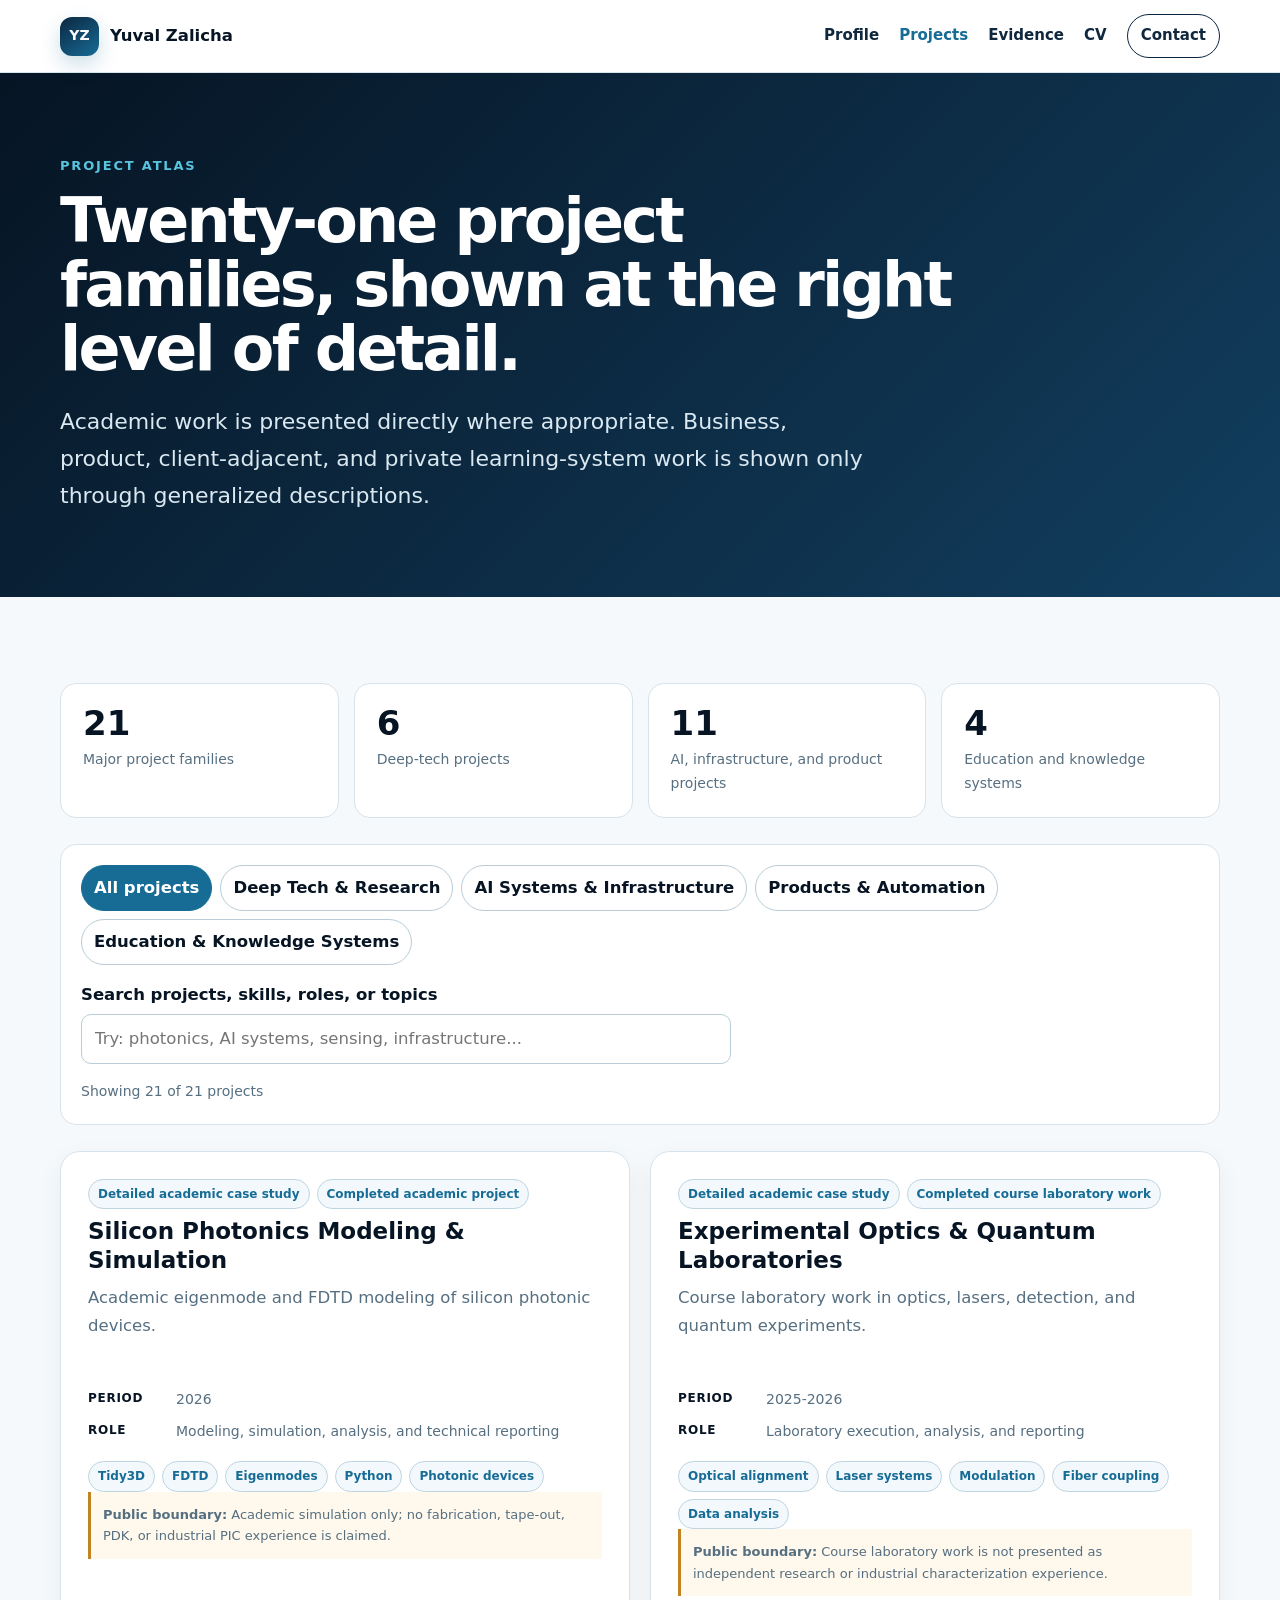
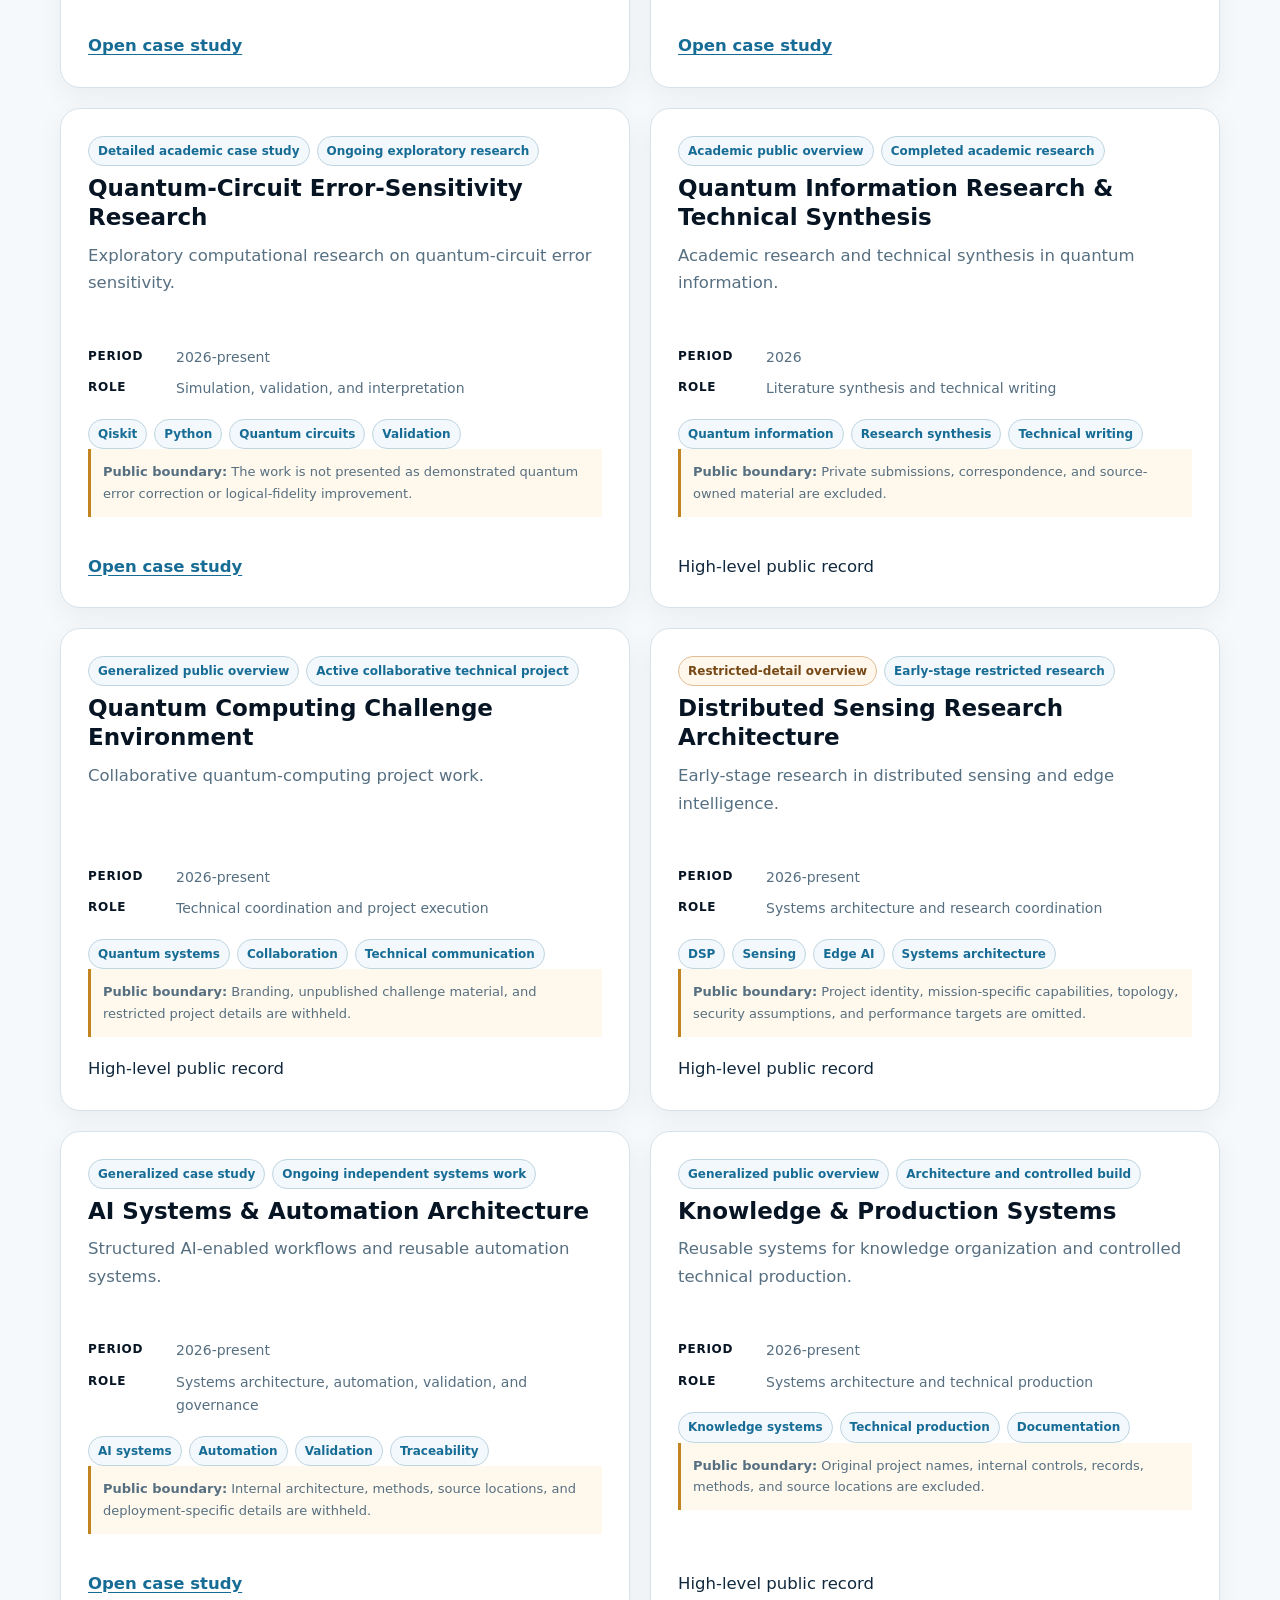
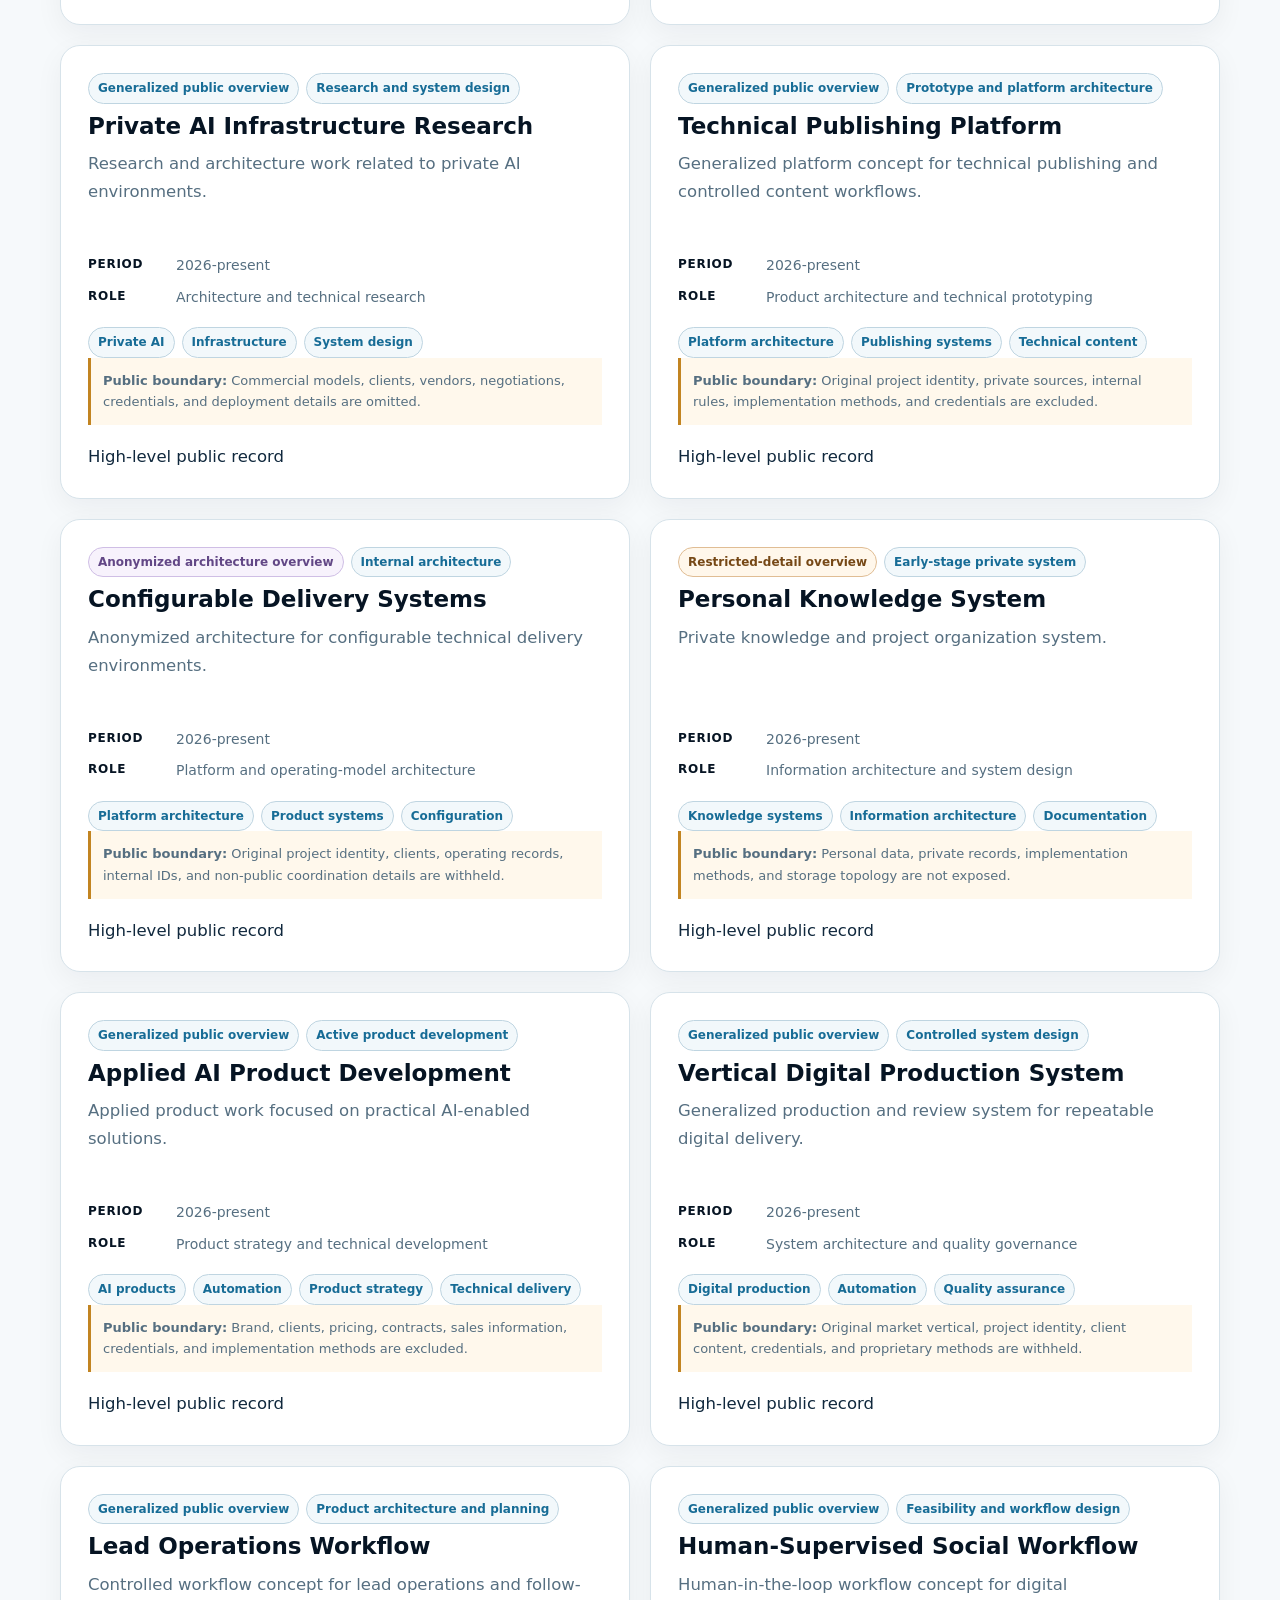
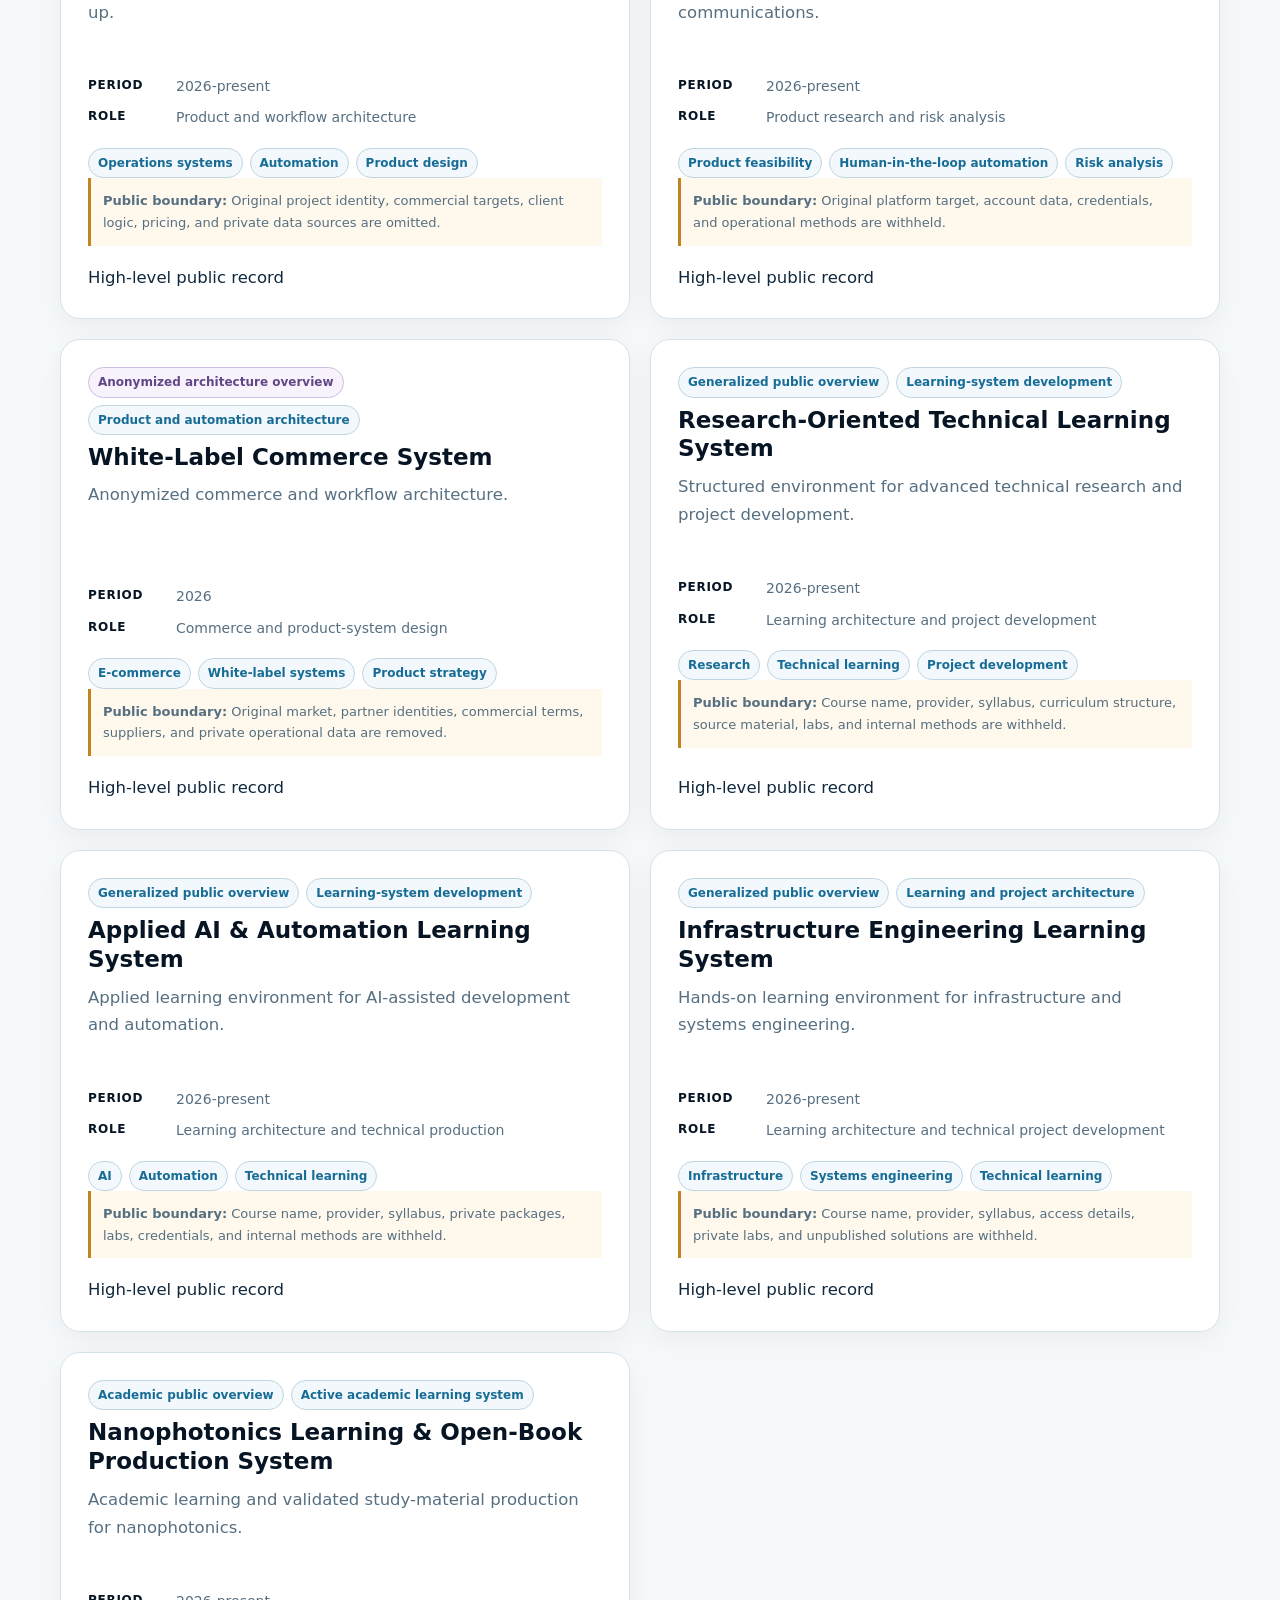
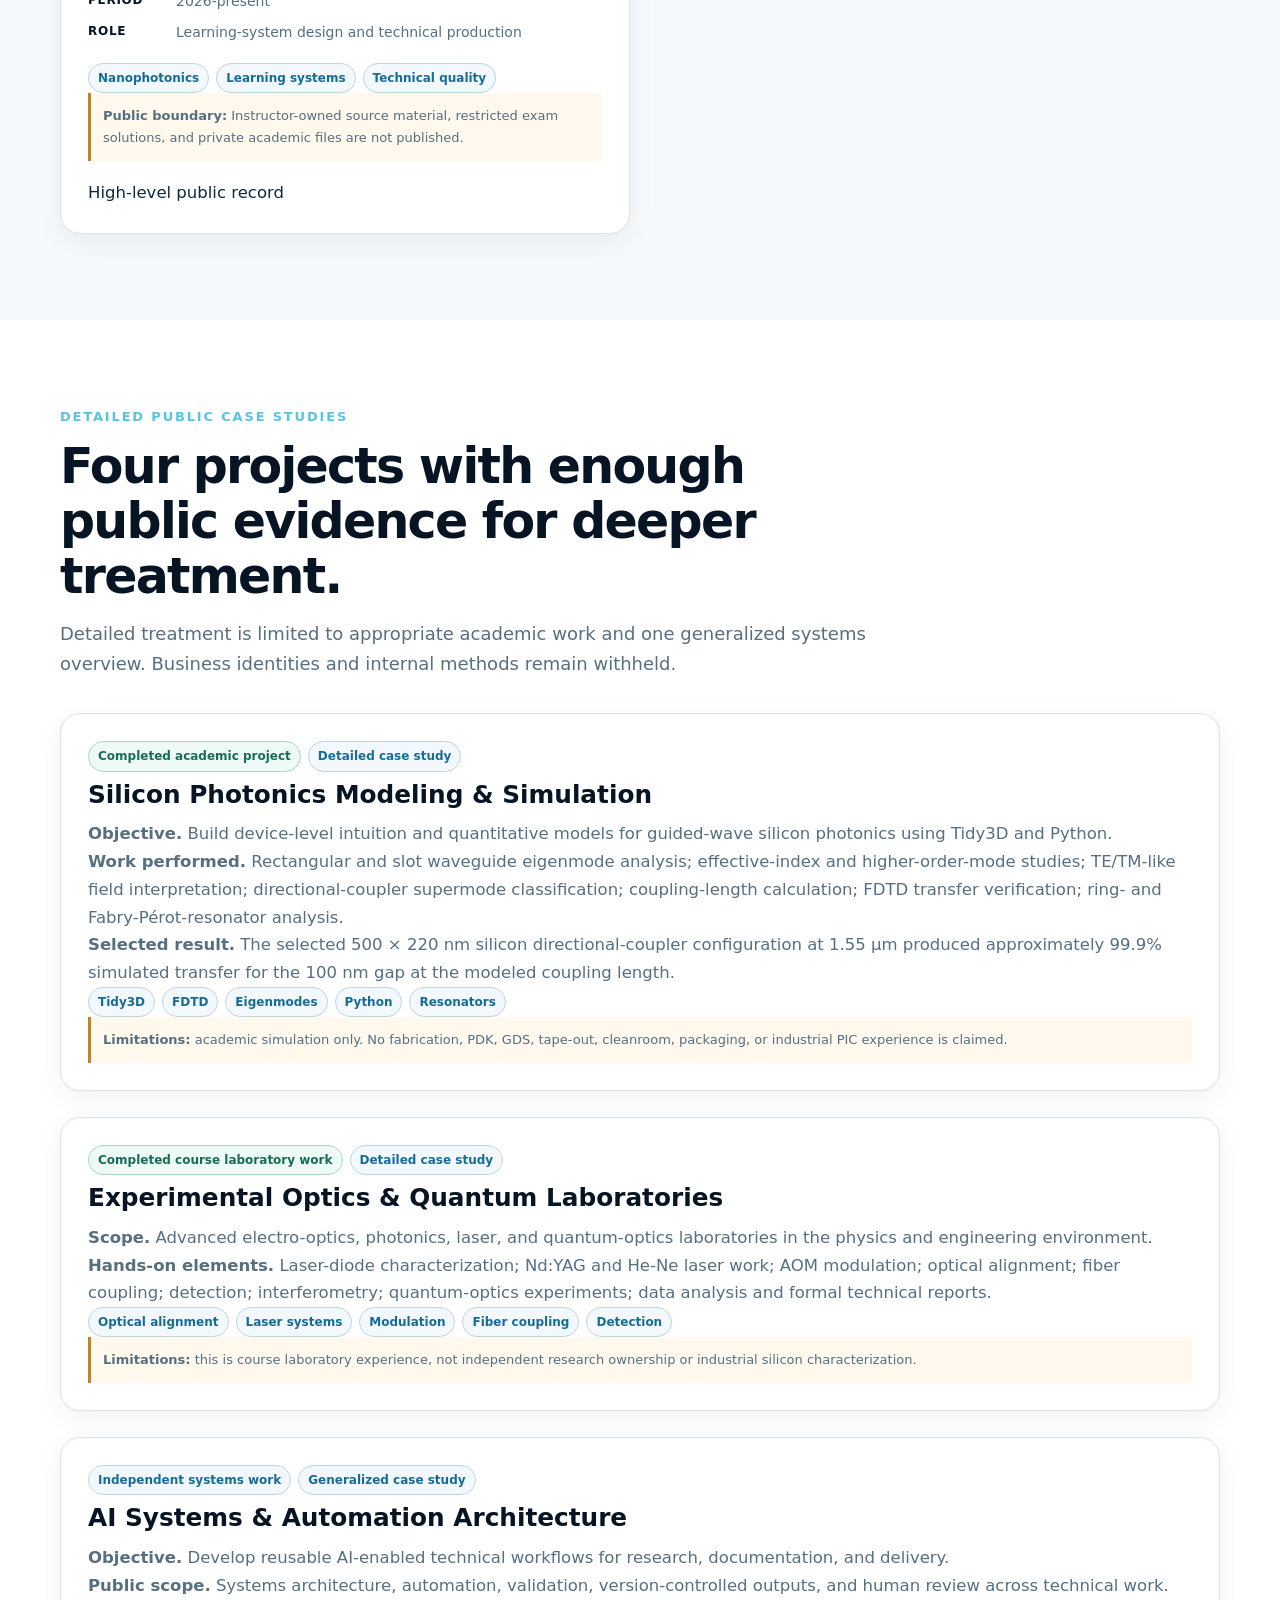
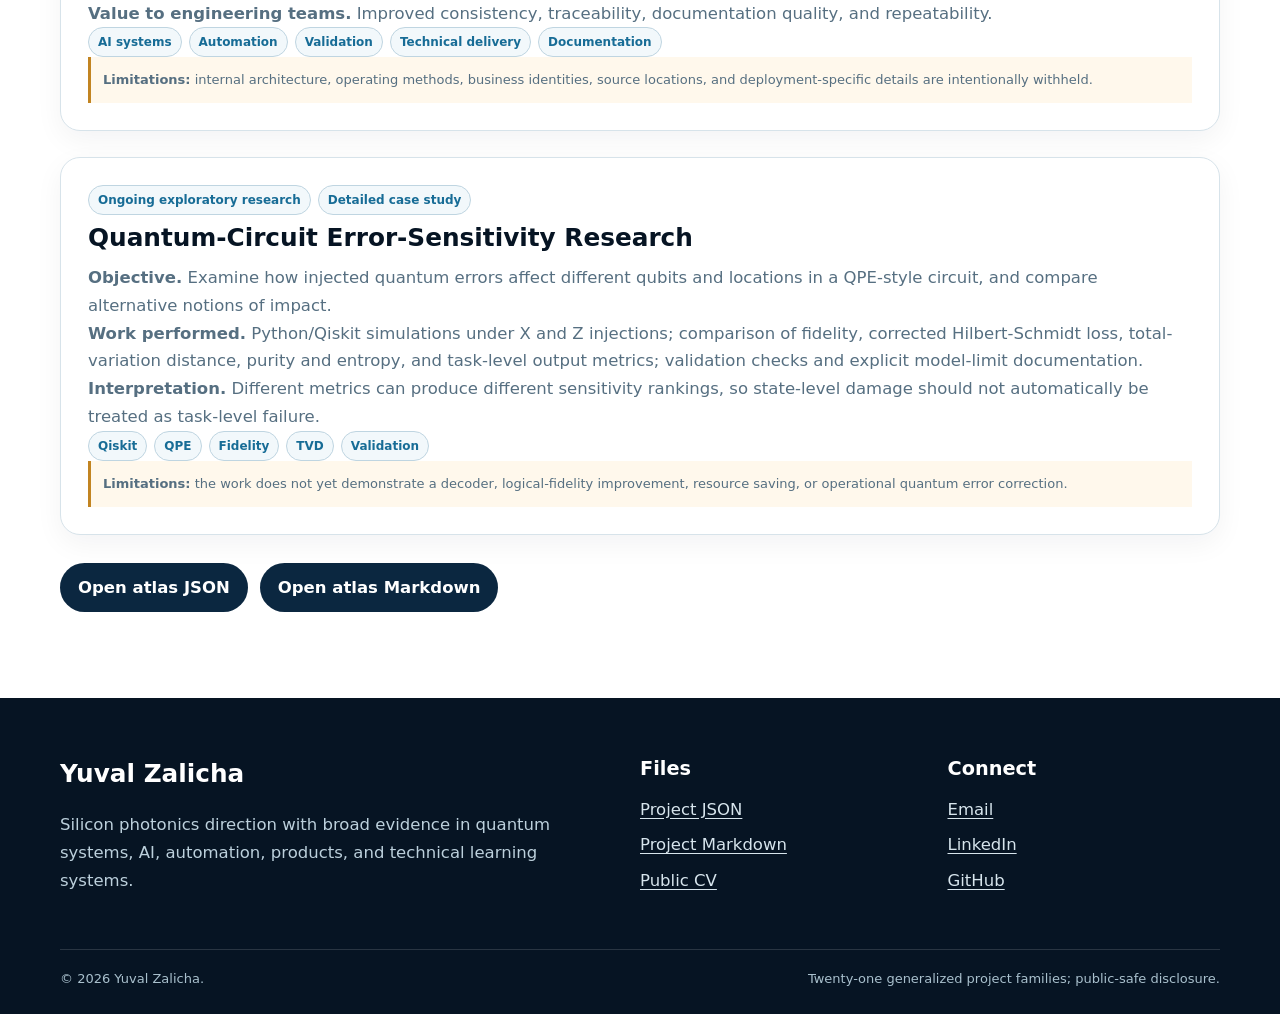
==== projects/index.html @ e1607014 "Publish clean generalized portfolio snapshot v0.2.7" ====
<!doctype html><html lang="en"><head><meta charset="utf-8"><meta name="viewport" content="width=device-width,initial-scale=1"><meta name="robots" content="index,follow"><title>Project Atlas | Yuval Zalicha</title><meta name="description" content="Public-safe atlas of 21 projects across deep tech, AI systems, products, automation, education, and knowledge systems."><link rel="canonical" href="https://yuvalzalicha.github.io/projects/"><link rel="icon" href="../assets/favicon.svg" type="image/svg+xml"><link rel="stylesheet" href="../assets/site.css"><meta property="og:title" content="Project Atlas | Yuval Zalicha"><meta property="og:description" content="Twenty-one public-safe project families with visible status and disclosure boundaries."><meta property="og:url" content="https://yuvalzalicha.github.io/projects/"><meta property="og:image" content="https://yuvalzalicha.github.io/assets/social-card.svg"></head><body><a class="skip-link" href="#main">Skip to content</a><header class="site-header"><div class="container nav-wrap"><a class="brand" href="../index.html"><span class="brand-mark">YZ</span><span>Yuval Zalicha</span></a><button class="nav-toggle" type="button" aria-expanded="false" aria-controls="site-navigation">Menu</button><nav class="site-nav" id="site-navigation" data-open="false"><a href="../profile.html">Profile</a><a aria-current="page" href="./">Projects</a><a href="../evidence.html">Evidence</a><a href="../cv.html">CV</a><a class="nav-cta" href="mailto:yuvalzalicha@gmail.com">Contact</a></nav></div></header><main id="main"><section class="page-hero"><div class="container page-title"><p class="eyebrow">Project atlas</p><h1>Twenty-one project families, shown at the right level of detail.</h1><p class="page-deck">Academic work is presented directly where appropriate. Business, product, client-adjacent, and private learning-system work is shown only through generalized descriptions.</p></div></section><section class="section section-soft"><div class="container"><div class="portfolio-stats"><div class="portfolio-stat"><strong>21</strong><span>Major project families</span></div><div class="portfolio-stat"><strong>6</strong><span>Deep-tech projects</span></div><div class="portfolio-stat"><strong>11</strong><span>AI, infrastructure, and product projects</span></div><div class="portfolio-stat"><strong>4</strong><span>Education and knowledge systems</span></div></div><div class="atlas-toolbar"><div class="filter-group" aria-label="Filter projects"><button class="filter-button is-active" type="button" data-filter="all">All projects</button><button class="filter-button" type="button" data-filter="deep-tech">Deep Tech & Research</button><button class="filter-button" type="button" data-filter="ai-systems">AI Systems & Infrastructure</button><button class="filter-button" type="button" data-filter="products">Products & Automation</button><button class="filter-button" type="button" data-filter="education">Education & Knowledge Systems</button></div><label class="project-search"><span>Search projects, skills, roles, or topics</span><input type="search" data-project-search placeholder="Try: photonics, AI systems, sensing, infrastructure..."></label><p class="results-count" data-results-count aria-live="polite">Loading project atlas…</p></div><div class="atlas-grid" data-project-grid></div><div class="no-results" data-no-results hidden><h2>No matching projects</h2><p>Clear the search field or choose another domain.</p></div></div></section><section class="section"><div class="container"><div class="section-heading"><p class="section-kicker">Detailed public case studies</p><h2>Four projects with enough public evidence for deeper treatment.</h2><p class="section-intro">Detailed treatment is limited to appropriate academic work and one generalized systems overview. Business identities and internal methods remain withheld.</p></div><article class="card case-study" id="silicon-photonics"><div class="tag-row"><span class="tag status">Completed academic project</span><span class="tag">Detailed case study</span></div><h2>Silicon Photonics Modeling & Simulation</h2><p><strong>Objective.</strong> Build device-level intuition and quantitative models for guided-wave silicon photonics using Tidy3D and Python.</p><p><strong>Work performed.</strong> Rectangular and slot waveguide eigenmode analysis; effective-index and higher-order-mode studies; TE/TM-like field interpretation; directional-coupler supermode classification; coupling-length calculation; FDTD transfer verification; ring- and Fabry-Pérot-resonator analysis.</p><p><strong>Selected result.</strong> The selected 500 × 220 nm silicon directional-coupler configuration at 1.55 μm produced approximately 99.9% simulated transfer for the 100 nm gap at the modeled coupling length.</p><div class="skill-tags"><span class="tag">Tidy3D</span><span class="tag">FDTD</span><span class="tag">Eigenmodes</span><span class="tag">Python</span><span class="tag">Resonators</span></div><p class="atlas-boundary"><strong>Limitations:</strong> academic simulation only. No fabrication, PDK, GDS, tape-out, cleanroom, packaging, or industrial PIC experience is claimed.</p></article><article class="card case-study" id="experimental-optics"><div class="tag-row"><span class="tag status">Completed course laboratory work</span><span class="tag">Detailed case study</span></div><h2>Experimental Optics & Quantum Laboratories</h2><p><strong>Scope.</strong> Advanced electro-optics, photonics, laser, and quantum-optics laboratories in the physics and engineering environment.</p><p><strong>Hands-on elements.</strong> Laser-diode characterization; Nd:YAG and He-Ne laser work; AOM modulation; optical alignment; fiber coupling; detection; interferometry; quantum-optics experiments; data analysis and formal technical reports.</p><div class="skill-tags"><span class="tag">Optical alignment</span><span class="tag">Laser systems</span><span class="tag">Modulation</span><span class="tag">Fiber coupling</span><span class="tag">Detection</span></div><p class="atlas-boundary"><strong>Limitations:</strong> this is course laboratory experience, not independent research ownership or industrial silicon characterization.</p></article><article class="card case-study" id="ai-systems"><div class="tag-row"><span class="tag">Independent systems work</span><span class="tag">Generalized case study</span></div><h2>AI Systems & Automation Architecture</h2><p><strong>Objective.</strong> Develop reusable AI-enabled technical workflows for research, documentation, and delivery.</p><p><strong>Public scope.</strong> Systems architecture, automation, validation, version-controlled outputs, and human review across technical work.</p><p><strong>Value to engineering teams.</strong> Improved consistency, traceability, documentation quality, and repeatability.</p><div class="skill-tags"><span class="tag">AI systems</span><span class="tag">Automation</span><span class="tag">Validation</span><span class="tag">Technical delivery</span><span class="tag">Documentation</span></div><p class="atlas-boundary"><strong>Limitations:</strong> internal architecture, operating methods, business identities, source locations, and deployment-specific details are intentionally withheld.</p></article><article class="card case-study" id="quantum-error-sensitivity"><div class="tag-row"><span class="tag">Ongoing exploratory research</span><span class="tag">Detailed case study</span></div><h2>Quantum-Circuit Error-Sensitivity Research</h2><p><strong>Objective.</strong> Examine how injected quantum errors affect different qubits and locations in a QPE-style circuit, and compare alternative notions of impact.</p><p><strong>Work performed.</strong> Python/Qiskit simulations under X and Z injections; comparison of fidelity, corrected Hilbert-Schmidt loss, total-variation distance, purity and entropy, and task-level output metrics; validation checks and explicit model-limit documentation.</p><p><strong>Interpretation.</strong> Different metrics can produce different sensitivity rankings, so state-level damage should not automatically be treated as task-level failure.</p><div class="skill-tags"><span class="tag">Qiskit</span><span class="tag">QPE</span><span class="tag">Fidelity</span><span class="tag">TVD</span><span class="tag">Validation</span></div><p class="atlas-boundary"><strong>Limitations:</strong> the work does not yet demonstrate a decoder, logical-fidelity improvement, resource saving, or operational quantum error correction.</p></article><div class="hero-actions"><a class="button button-dark" href="../data/project-atlas.json">Open atlas JSON</a><a class="button button-dark" href="../data/project-atlas.md">Open atlas Markdown</a></div></div></section></main><footer class="site-footer"><div class="container footer-grid"><div><h2>Yuval Zalicha</h2><p>Silicon photonics direction with broad evidence in quantum systems, AI, automation, products, and technical learning systems.</p></div><div><h3>Files</h3><ul class="footer-links"><li><a href="../data/project-atlas.json">Project JSON</a></li><li><a href="../data/project-atlas.md">Project Markdown</a></li><li><a href="../cv.html">Public CV</a></li></ul></div><div><h3>Connect</h3><ul class="footer-links"><li><a href="mailto:yuvalzalicha@gmail.com">Email</a></li><li><a href="https://www.linkedin.com/in/yuvalzalicha" target="_blank" rel="noopener noreferrer">LinkedIn</a></li><li><a href="https://github.com/Yuvalzalicha" target="_blank" rel="noopener noreferrer">GitHub</a></li></ul></div></div><div class="container footer-bottom"><span>© <span data-year>2026</span> Yuval Zalicha.</span><span>Twenty-one generalized project families; public-safe disclosure.</span></div></footer><script src="../assets/site.js" defer></script></body></html>
---- assets/site.css ----
:root{--navy:#061423;--navy2:#0b2740;--ink:#10283d;--muted:#566f81;--blue:#176c96;--cyan:#58c5df;--pale:#eef7fa;--paper:#f6f9fb;--line:#d7e3ea;--white:#fff;--green:#176c53;--amber:#8a5a00;--purple:#624786;--shadow:0 18px 52px rgba(6,20,35,.11);--radius:20px;--content:1160px}*{box-sizing:border-box}html{scroll-behavior:smooth}body{margin:0;background:var(--white);color:var(--ink);font:16.5px/1.68 Inter,ui-sans-serif,system-ui,-apple-system,BlinkMacSystemFont,"Segoe UI",sans-serif;text-rendering:optimizeLegibility}a{color:var(--blue);text-underline-offset:3px}a:hover{color:var(--navy)}button,input{font:inherit}:focus-visible{outline:3px solid var(--cyan);outline-offset:3px}.container{width:min(calc(100% - 38px),var(--content));margin-inline:auto}.narrow{width:min(calc(100% - 38px),840px);margin-inline:auto}.skip-link{position:fixed;z-index:1000;left:12px;top:10px;padding:9px 13px;background:#fff;color:var(--navy);border:2px solid var(--navy);border-radius:8px;transform:translateY(-180%)}.skip-link:focus{transform:none}.site-header{position:sticky;top:0;z-index:50;background:rgba(255,255,255,.95);backdrop-filter:blur(14px);border-bottom:1px solid rgba(215,227,234,.92)}.nav-wrap{min-height:72px;display:flex;align-items:center;justify-content:space-between;gap:22px}.brand{display:flex;align-items:center;gap:11px;color:var(--navy);text-decoration:none;font-weight:800}.brand-mark{display:grid;place-items:center;width:39px;height:39px;border-radius:12px;background:linear-gradient(145deg,var(--navy2),var(--blue));color:#fff;font-size:14px;box-shadow:0 8px 20px rgba(23,108,150,.22)}.site-nav{display:flex;align-items:center;gap:20px}.site-nav a{color:var(--ink);text-decoration:none;font-size:15px;font-weight:700}.site-nav a:hover,.site-nav a[aria-current=page]{color:var(--blue)}.nav-cta{padding:8px 13px;border:1px solid var(--navy2);border-radius:999px}.nav-toggle{display:none;padding:8px 11px;border:1px solid var(--line);border-radius:9px;background:#fff;color:var(--navy);font-weight:750}.hero{position:relative;overflow:hidden;color:#fff;background:linear-gradient(135deg,var(--navy) 0%,#0b2b46 62%,#176c96 100%)}.hero:before{content:"";position:absolute;inset:-20% -10% auto auto;width:560px;height:560px;border-radius:50%;background:radial-gradient(circle,rgba(88,197,223,.26),transparent 68%)}.hero-inner{position:relative;display:grid;grid-template-columns:minmax(0,1.3fr) minmax(280px,.7fr);align-items:center;gap:50px;min-height:610px;padding-block:84px}.eyebrow,.section-kicker{margin:0 0 12px;color:var(--cyan);font-size:13px;font-weight:850;letter-spacing:.14em;text-transform:uppercase}.hero h1,.page-hero h1{margin:0;max-width:900px;font-size:clamp(42px,6vw,76px);line-height:1.03;letter-spacing:-.045em}.hero-lead,.page-deck{max-width:820px;margin:24px 0 0;color:#d9e8f1;font-size:clamp(18px,2vw,22px)}.hero-panel{padding:28px;border:1px solid rgba(255,255,255,.22);border-radius:var(--radius);background:rgba(255,255,255,.08);box-shadow:0 20px 60px rgba(0,0,0,.16)}.hero-panel h2{margin:0 0 14px;color:#fff;font-size:20px}.status-list,.check-list,.footer-links{margin:0;padding:0;list-style:none}.status-list{display:grid;gap:14px}.status-list li{display:grid;grid-template-columns:10px 1fr;gap:11px;color:#e7f1f5;font-size:14px}.status-dot{width:8px;height:8px;margin-top:8px;border-radius:50%;background:var(--cyan);box-shadow:0 0 0 4px rgba(88,197,223,.13)}.hero-actions{display:flex;flex-wrap:wrap;gap:12px;margin-top:28px}.button{display:inline-flex;align-items:center;justify-content:center;min-height:45px;padding:10px 17px;border:1px solid transparent;border-radius:999px;text-decoration:none;font-weight:800;cursor:pointer}.button-primary{background:var(--cyan);color:var(--navy)}.button-primary:hover{background:#7dd5e8;color:var(--navy)}.button-secondary{border-color:rgba(255,255,255,.48);background:rgba(255,255,255,.06);color:#fff}.button-secondary:hover{background:#fff;color:var(--navy)}.button-dark{background:var(--navy2);color:#fff}.button-dark:hover{background:var(--blue);color:#fff}.section{padding-block:86px}.section-soft{background:var(--paper)}.section-dark{background:var(--navy);color:#e9f2f6}.section-heading{max-width:820px;margin-bottom:34px}.section-heading h2,.section-dark h2{margin:0;color:var(--navy);font-size:clamp(31px,4vw,49px);line-height:1.12;letter-spacing:-.035em}.section-dark h2{color:#fff}.section-intro{margin:14px 0 0;color:var(--muted);font-size:18px}.section-dark .section-intro{color:#c8d9e3}.grid-2,.grid-3,.grid-4{display:grid;gap:20px}.grid-2{grid-template-columns:repeat(2,minmax(0,1fr))}.grid-3{grid-template-columns:repeat(3,minmax(0,1fr))}.grid-4{grid-template-columns:repeat(4,minmax(0,1fr))}.card{padding:27px;border:1px solid var(--line);border-radius:var(--radius);background:#fff;box-shadow:0 9px 28px rgba(6,20,35,.05)}.card h2,.card h3{margin:8px 0 10px;color:var(--navy);line-height:1.25}.card h3{font-size:22px}.card p{margin:0;color:var(--muted)}.card-number{color:var(--blue);font-size:12px;font-weight:850;letter-spacing:.11em}.card-link{display:inline-block;margin-top:18px;font-weight:800}.portfolio-stats{display:grid;grid-template-columns:repeat(4,minmax(0,1fr));gap:15px;margin-bottom:26px}.portfolio-stat{padding:22px;border:1px solid var(--line);border-radius:16px;background:#fff}.portfolio-stat strong{display:block;color:var(--navy);font-size:34px;line-height:1}.portfolio-stat span{display:block;margin-top:8px;color:var(--muted);font-size:14px}.tag-row,.skill-tags{display:flex;flex-wrap:wrap;gap:7px}.tag{display:inline-flex;padding:4px 9px;border:1px solid #bfd5e1;border-radius:999px;background:#f2f8fb;color:var(--blue);font-size:12px;font-weight:800}.tag.status{border-color:#acd5c7;background:#eefaf5;color:var(--green)}.tag.restricted{border-color:#e0bd94;background:#fff7eb;color:#764816}.tag.anonymized{border-color:#cfbee5;background:#f7f2fc;color:var(--purple)}.highlight-row{display:grid;grid-template-columns:repeat(3,minmax(0,1fr));gap:18px}.highlight{padding:25px;border-left:4px solid var(--cyan);border-radius:13px;background:var(--paper)}.highlight strong{display:block;color:var(--navy);font-size:35px}.highlight span{color:var(--muted)}.split{display:grid;grid-template-columns:1fr 1fr;gap:56px;align-items:start}.check-list{display:grid;gap:13px}.check-list li{position:relative;padding-left:27px}.check-list li:before{content:"✓";position:absolute;left:0;color:var(--cyan);font-weight:900}.contact-band{display:grid;grid-template-columns:1fr auto;align-items:center;gap:28px;padding:34px;border-radius:var(--radius);background:linear-gradient(135deg,var(--navy2),var(--blue));color:#fff}.contact-band h2{margin:0;font-size:30px}.contact-band p{margin:8px 0 0;color:#d9e8f1}.page-hero{padding-block:82px;color:#fff;background:linear-gradient(135deg,var(--navy),#123f60)}.breadcrumbs{margin:0 0 16px;color:#c7d9e4;font-size:14px}.breadcrumbs a{color:#e9f5f8}.page-title h1{font-size:clamp(38px,5vw,62px)}.prose h2{margin:38px 0 10px;color:var(--navy);font-size:28px}.prose h3{margin:25px 0 8px;color:var(--navy)}.prose p,.prose li{color:#334f61}.definition-grid{display:grid;grid-template-columns:180px 1fr;margin:22px 0;border-top:1px solid var(--line)}.definition-grid dt,.definition-grid dd{margin:0;padding:13px 0;border-bottom:1px solid var(--line)}.definition-grid dt{font-weight:800;color:var(--navy)}.definition-grid dd{color:var(--muted)}.link-cards{display:grid;grid-template-columns:repeat(3,minmax(0,1fr));gap:16px}.link-card{display:block;padding:19px;border:1px solid var(--line);border-radius:14px;background:#fff;text-decoration:none}.link-card strong,.link-card span{display:block}.link-card strong{color:var(--navy)}.link-card span{margin-top:4px;color:var(--muted);font-size:14px}.atlas-toolbar{display:grid;gap:16px;margin-bottom:26px;padding:20px;border:1px solid var(--line);border-radius:16px;background:#fff}.filter-group{display:flex;flex-wrap:wrap;gap:8px}.filter-button{padding:8px 12px;border:1px solid #b9ccd7;border-radius:999px;background:#fff;color:var(--navy);font-weight:800;cursor:pointer}.filter-button:hover,.filter-button.is-active{border-color:var(--blue);background:var(--blue);color:#fff}.project-search{display:grid;gap:6px;max-width:650px}.project-search span{font-weight:800;color:var(--navy)}.project-search input{min-height:45px;padding:10px 13px;border:1px solid #b9ccd7;border-radius:10px}.results-count{margin:0;color:var(--muted);font-size:14px}.atlas-grid{display:grid;grid-template-columns:repeat(2,minmax(0,1fr));gap:20px}.atlas-card{display:flex;flex-direction:column;min-height:450px}.atlas-card[hidden]{display:none}.atlas-card h2{font-size:23px}.atlas-summary{min-height:86px}.atlas-facts{display:grid;gap:8px;margin:18px 0}.atlas-facts>div{display:grid;grid-template-columns:78px 1fr;gap:10px}.atlas-facts dt{font-size:12px;font-weight:850;letter-spacing:.06em;text-transform:uppercase;color:var(--navy)}.atlas-facts dd{margin:0;color:var(--muted);font-size:14px}.atlas-boundary{margin-top:16px;padding:12px;border-left:3px solid #c28421;background:#fff8ec;color:#6d5019;font-size:13px}.atlas-footer{display:flex;justify-content:space-between;align-items:center;gap:12px;margin-top:auto;padding-top:18px}.no-results{padding:40px;border:1px dashed #b9ccd7;border-radius:16px;text-align:center;background:#fff}.case-study{scroll-margin-top:95px}.case-study+.case-study{margin-top:26px}.site-footer{padding:55px 0 24px;background:var(--navy);color:#d7e5ed}.footer-grid{display:grid;grid-template-columns:2fr 1fr 1fr;gap:35px}.site-footer h2,.site-footer h3{margin:0 0 10px;color:#fff}.site-footer p{color:#bcd0dc}.footer-links{display:grid;gap:8px}.footer-links a{color:#d7e5ed}.footer-bottom{display:flex;justify-content:space-between;gap:20px;margin-top:38px;padding-top:18px;border-top:1px solid rgba(255,255,255,.14);font-size:13px;color:#a9c0cd}@media(max-width:980px){.hero-inner,.split{grid-template-columns:1fr}.hero-inner{min-height:auto}.grid-4,.portfolio-stats{grid-template-columns:repeat(2,minmax(0,1fr))}.grid-3{grid-template-columns:1fr}.atlas-grid{grid-template-columns:1fr}.atlas-card{min-height:auto}.atlas-summary{min-height:0}}@media(max-width:760px){.nav-toggle{display:block}.site-nav{display:none;position:absolute;top:72px;left:0;right:0;flex-direction:column;align-items:stretch;gap:0;padding:12px 20px 20px;background:#fff;border-bottom:1px solid var(--line);box-shadow:0 15px 30px rgba(6,20,35,.1)}.site-nav[data-open=true]{display:flex}.site-nav a{padding:10px 4px}.hero-inner{padding-block:65px}.section{padding-block:66px}.grid-2,.highlight-row,.link-cards,.portfolio-stats,.grid-4{grid-template-columns:1fr}.contact-band{grid-template-columns:1fr}.definition-grid{grid-template-columns:1fr}.definition-grid dt{border-bottom:0;padding-bottom:2px}.definition-grid dd{padding-top:2px}.footer-grid{grid-template-columns:1fr}.footer-bottom{flex-direction:column}.atlas-facts>div{grid-template-columns:1fr;gap:2px}}@media print{.site-header,.site-footer,.hero-actions,.nav-toggle,.contact-band{display:none!important}body{font-size:11pt}.section,.page-hero{padding:0}.card{box-shadow:none;break-inside:avoid}}
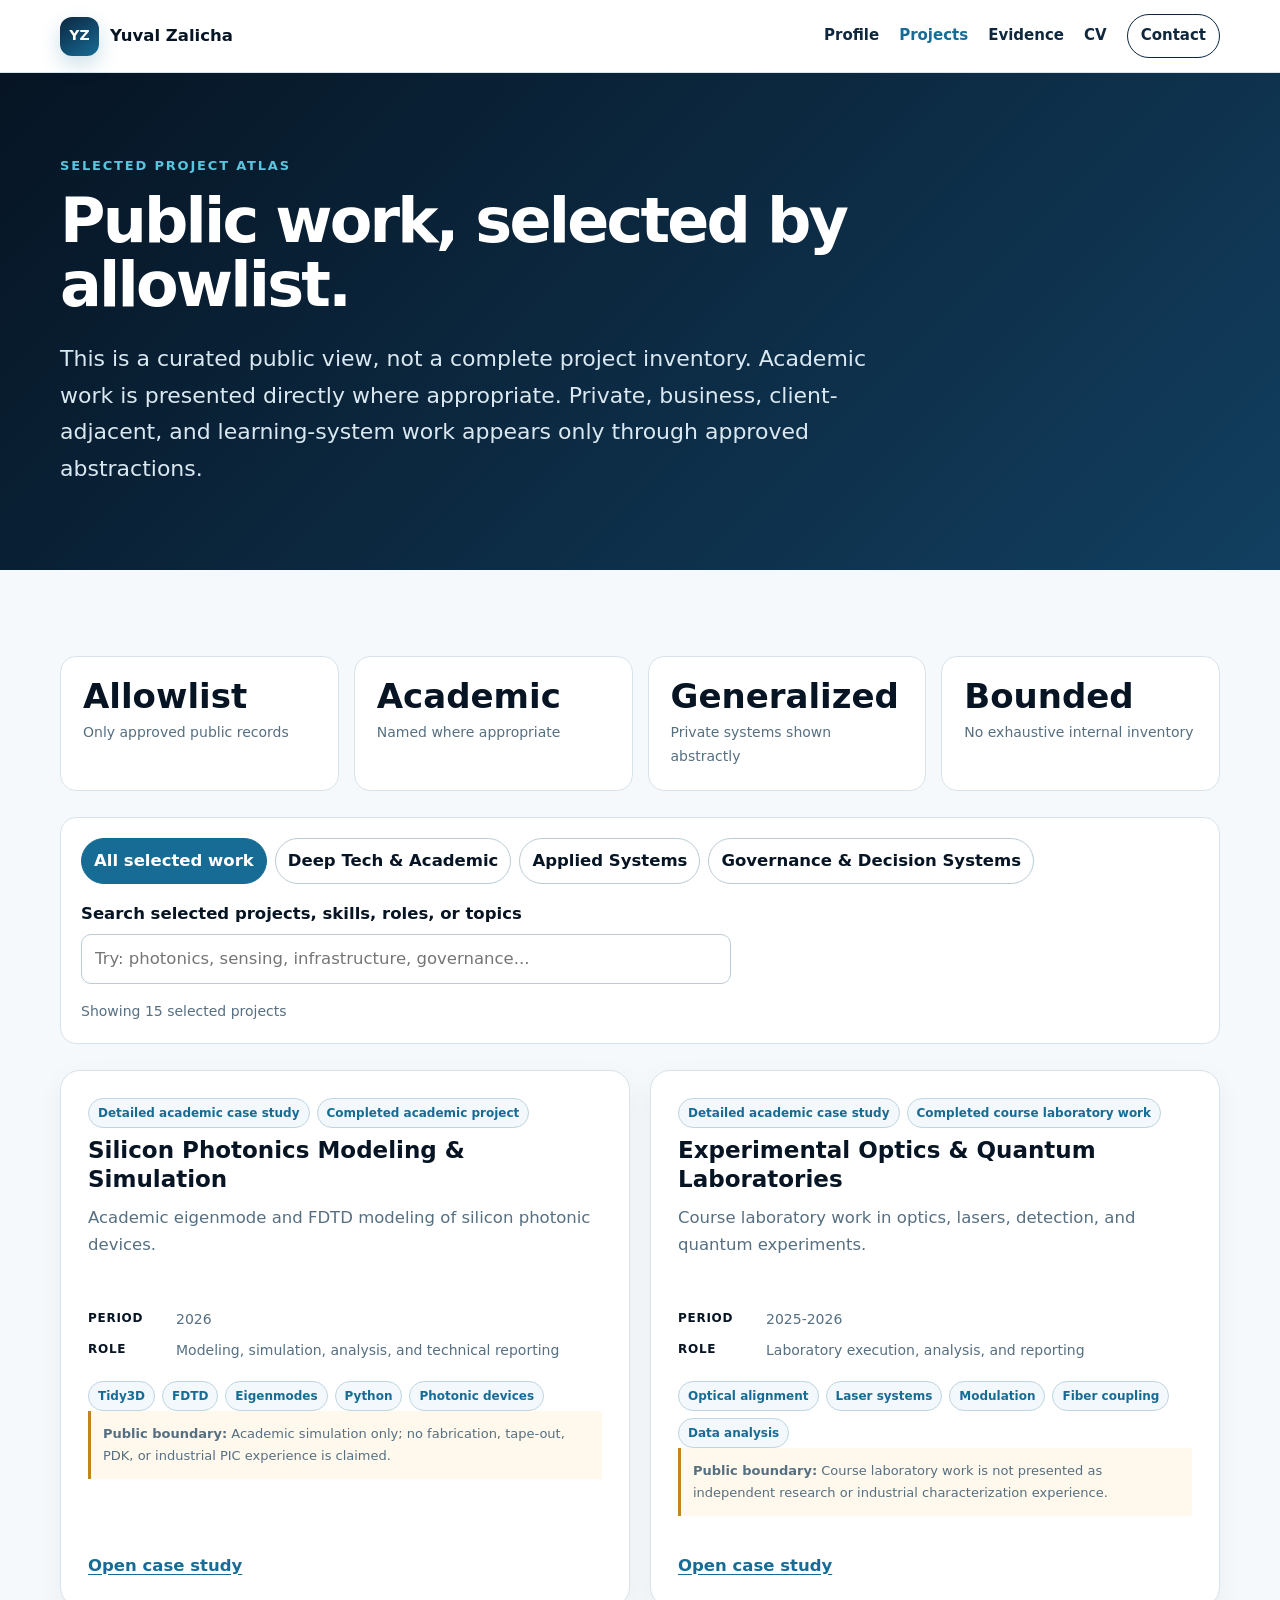
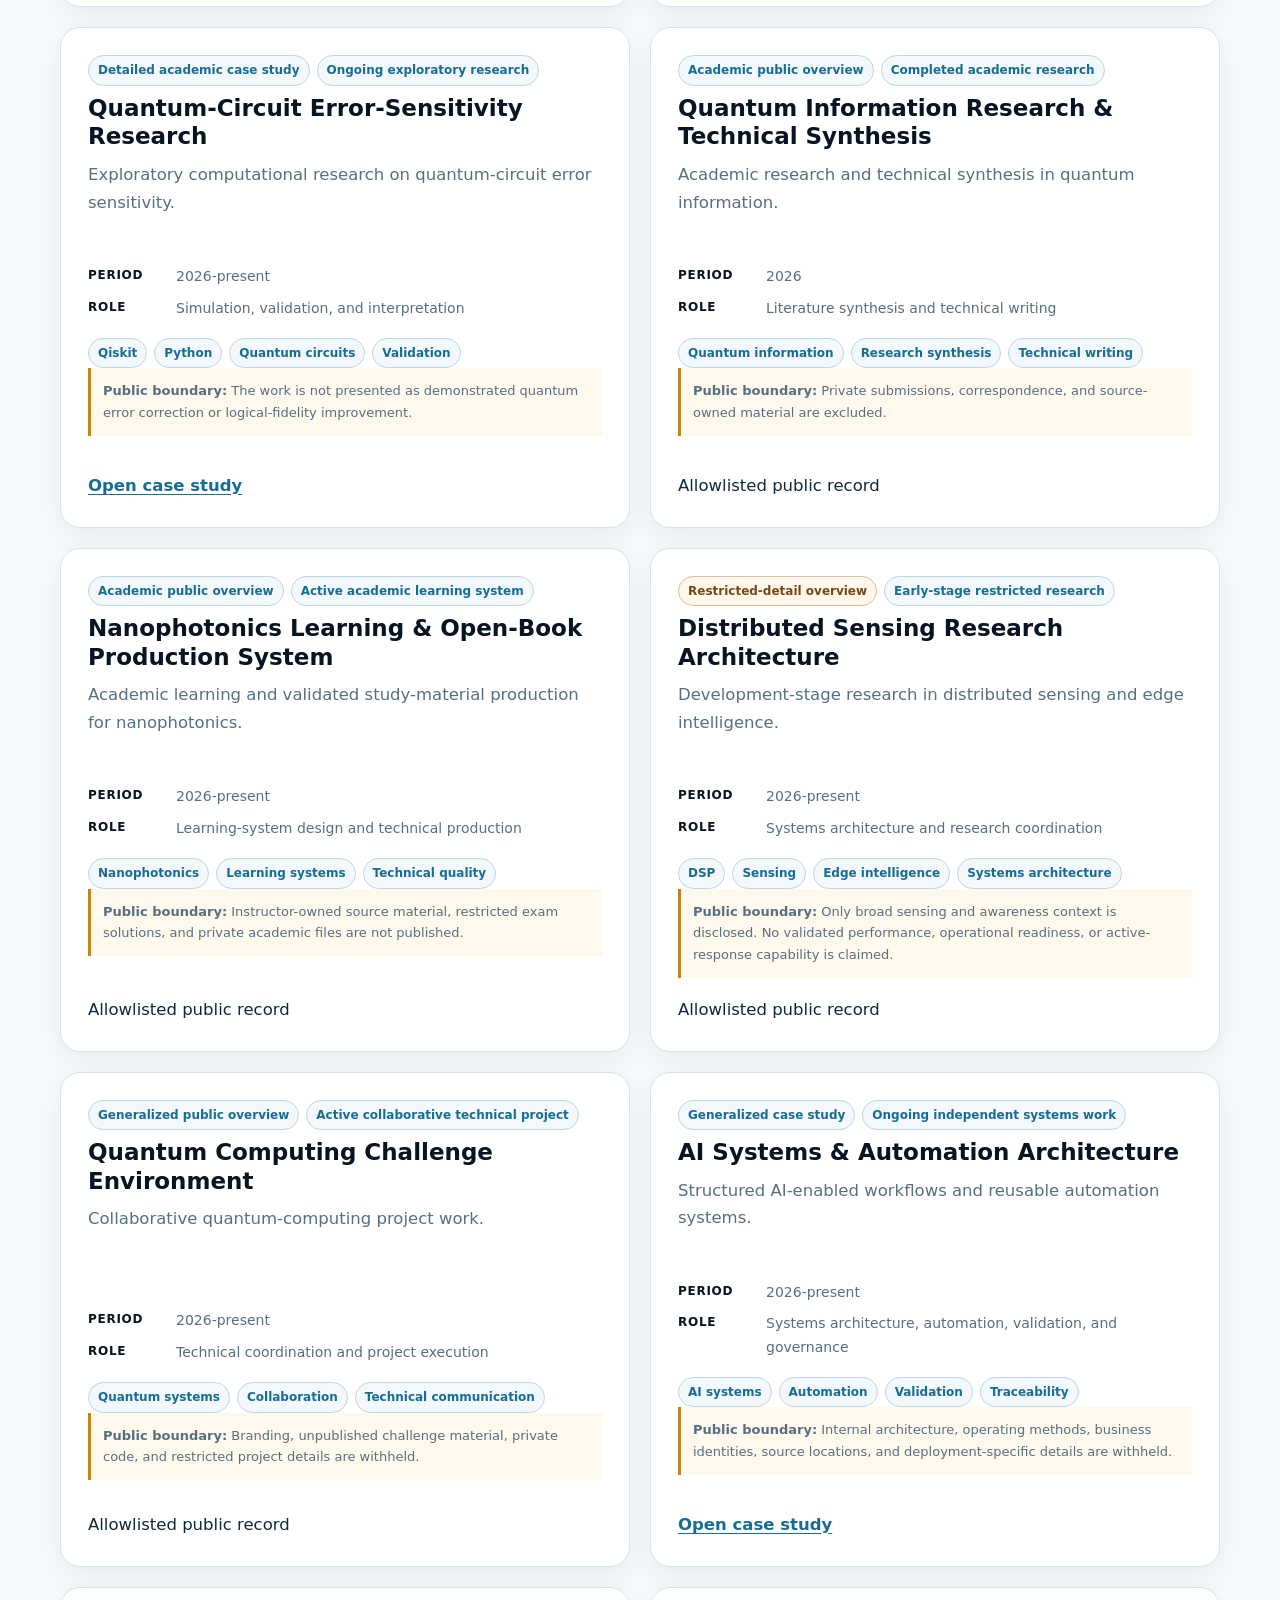
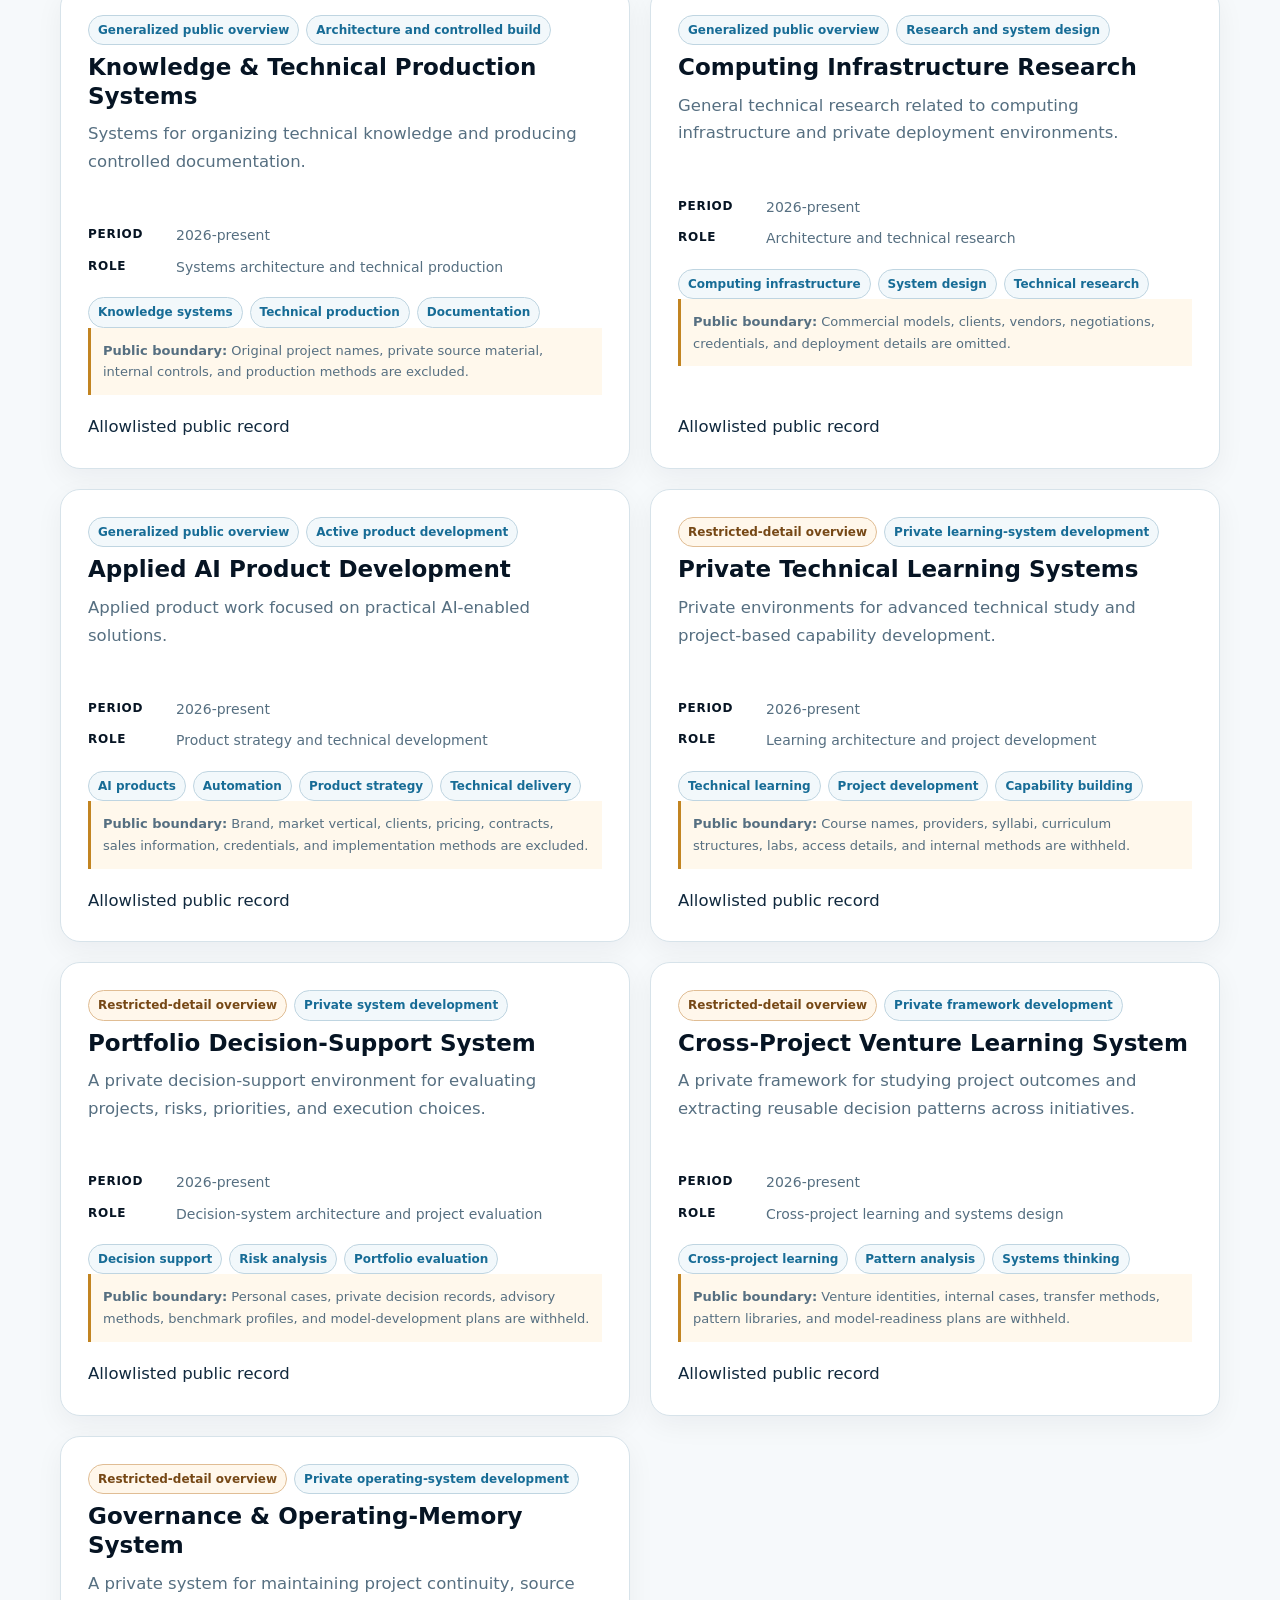
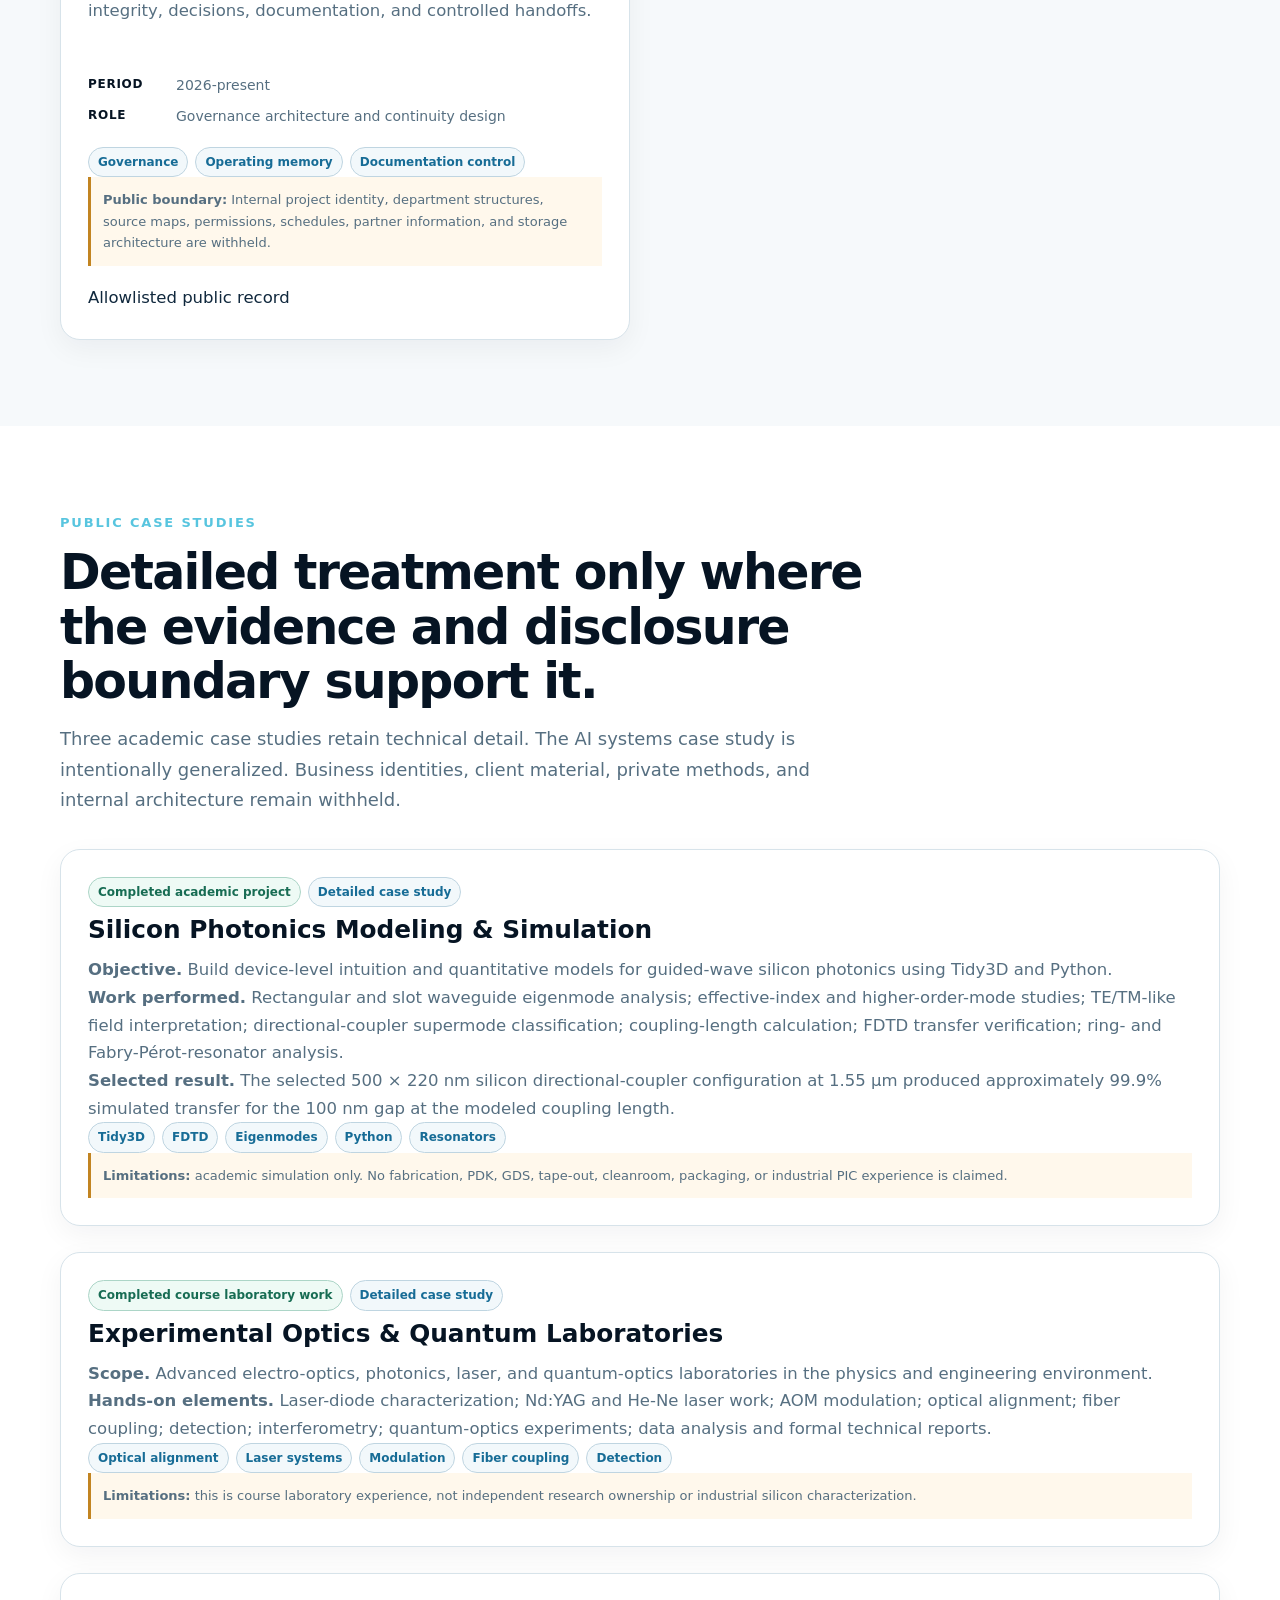
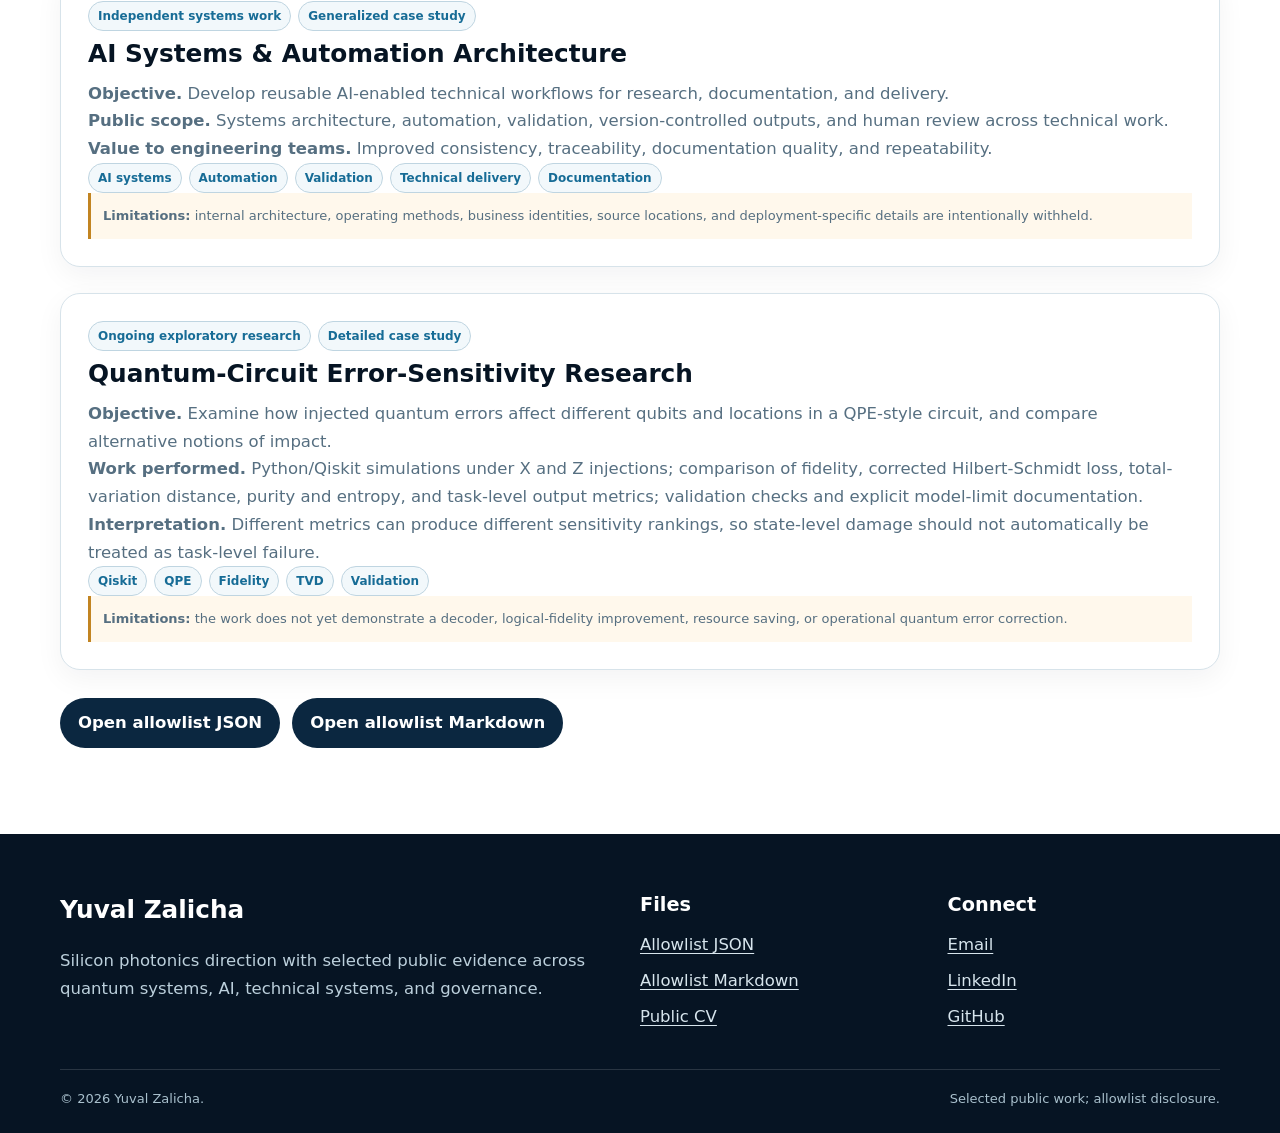
==== commit 9a33664a: "Apply v0.2.8 allowlist structure to project atlas page" ====
--- a/projects/index.html
+++ b/projects/index.html
@@ -1 +1 @@
-<!doctype html><html lang="en"><head><meta charset="utf-8"><meta name="viewport" content="width=device-width,initial-scale=1"><meta name="robots" content="index,follow"><title>Project Atlas | Yuval Zalicha</title><meta name="description" content="Public-safe atlas of 21 projects across deep tech, AI systems, products, automation, education, and knowledge systems."><link rel="canonical" href="https://yuvalzalicha.github.io/projects/"><link rel="icon" href="../assets/favicon.svg" type="image/svg+xml"><link rel="stylesheet" href="../assets/site.css"><meta property="og:title" content="Project Atlas | Yuval Zalicha"><meta property="og:description" content="Twenty-one public-safe project families with visible status and disclosure boundaries."><meta property="og:url" content="https://yuvalzalicha.github.io/projects/"><meta property="og:image" content="https://yuvalzalicha.github.io/assets/social-card.svg"></head><body><a class="skip-link" href="#main">Skip to content</a><header class="site-header"><div class="container nav-wrap"><a class="brand" href="../index.html"><span class="brand-mark">YZ</span><span>Yuval Zalicha</span></a><button class="nav-toggle" type="button" aria-expanded="false" aria-controls="site-navigation">Menu</button><nav class="site-nav" id="site-navigation" data-open="false"><a href="../profile.html">Profile</a><a aria-current="page" href="./">Projects</a><a href="../evidence.html">Evidence</a><a href="../cv.html">CV</a><a class="nav-cta" href="mailto:yuvalzalicha@gmail.com">Contact</a></nav></div></header><main id="main"><section class="page-hero"><div class="container page-title"><p class="eyebrow">Project atlas</p><h1>Twenty-one project families, shown at the right level of detail.</h1><p class="page-deck">Academic work is presented directly where appropriate. Business, product, client-adjacent, and private learning-system work is shown only through generalized descriptions.</p></div></section><section class="section section-soft"><div class="container"><div class="portfolio-stats"><div class="portfolio-stat"><strong>21</strong><span>Major project families</span></div><div class="portfolio-stat"><strong>6</strong><span>Deep-tech projects</span></div><div class="portfolio-stat"><strong>11</strong><span>AI, infrastructure, and product projects</span></div><div class="portfolio-stat"><strong>4</strong><span>Education and knowledge systems</span></div></div><div class="atlas-toolbar"><div class="filter-group" aria-label="Filter projects"><button class="filter-button is-active" type="button" data-filter="all">All projects</button><button class="filter-button" type="button" data-filter="deep-tech">Deep Tech & Research</button><button class="filter-button" type="button" data-filter="ai-systems">AI Systems & Infrastructure</button><button class="filter-button" type="button" data-filter="products">Products & Automation</button><button class="filter-button" type="button" data-filter="education">Education & Knowledge Systems</button></div><label class="project-search"><span>Search projects, skills, roles, or topics</span><input type="search" data-project-search placeholder="Try: photonics, AI systems, sensing, infrastructure..."></label><p class="results-count" data-results-count aria-live="polite">Loading project atlas…</p></div><div class="atlas-grid" data-project-grid></div><div class="no-results" data-no-results hidden><h2>No matching projects</h2><p>Clear the search field or choose another domain.</p></div></div></section><section class="section"><div class="container"><div class="section-heading"><p class="section-kicker">Detailed public case studies</p><h2>Four projects with enough public evidence for deeper treatment.</h2><p class="section-intro">Detailed treatment is limited to appropriate academic work and one generalized systems overview. Business identities and internal methods remain withheld.</p></div><article class="card case-study" id="silicon-photonics"><div class="tag-row"><span class="tag status">Completed academic project</span><span class="tag">Detailed case study</span></div><h2>Silicon Photonics Modeling & Simulation</h2><p><strong>Objective.</strong> Build device-level intuition and quantitative models for guided-wave silicon photonics using Tidy3D and Python.</p><p><strong>Work performed.</strong> Rectangular and slot waveguide eigenmode analysis; effective-index and higher-order-mode studies; TE/TM-like field interpretation; directional-coupler supermode classification; coupling-length calculation; FDTD transfer verification; ring- and Fabry-Pérot-resonator analysis.</p><p><strong>Selected result.</strong> The selected 500 × 220 nm silicon directional-coupler configuration at 1.55 μm produced approximately 99.9% simulated transfer for the 100 nm gap at the modeled coupling length.</p><div class="skill-tags"><span class="tag">Tidy3D</span><span class="tag">FDTD</span><span class="tag">Eigenmodes</span><span class="tag">Python</span><span class="tag">Resonators</span></div><p class="atlas-boundary"><strong>Limitations:</strong> academic simulation only. No fabrication, PDK, GDS, tape-out, cleanroom, packaging, or industrial PIC experience is claimed.</p></article><article class="card case-study" id="experimental-optics"><div class="tag-row"><span class="tag status">Completed course laboratory work</span><span class="tag">Detailed case study</span></div><h2>Experimental Optics & Quantum Laboratories</h2><p><strong>Scope.</strong> Advanced electro-optics, photonics, laser, and quantum-optics laboratories in the physics and engineering environment.</p><p><strong>Hands-on elements.</strong> Laser-diode characterization; Nd:YAG and He-Ne laser work; AOM modulation; optical alignment; fiber coupling; detection; interferometry; quantum-optics experiments; data analysis and formal technical reports.</p><div class="skill-tags"><span class="tag">Optical alignment</span><span class="tag">Laser systems</span><span class="tag">Modulation</span><span class="tag">Fiber coupling</span><span class="tag">Detection</span></div><p class="atlas-boundary"><strong>Limitations:</strong> this is course laboratory experience, not independent research ownership or industrial silicon characterization.</p></article><article class="card case-study" id="ai-systems"><div class="tag-row"><span class="tag">Independent systems work</span><span class="tag">Generalized case study</span></div><h2>AI Systems & Automation Architecture</h2><p><strong>Objective.</strong> Develop reusable AI-enabled technical workflows for research, documentation, and delivery.</p><p><strong>Public scope.</strong> Systems architecture, automation, validation, version-controlled outputs, and human review across technical work.</p><p><strong>Value to engineering teams.</strong> Improved consistency, traceability, documentation quality, and repeatability.</p><div class="skill-tags"><span class="tag">AI systems</span><span class="tag">Automation</span><span class="tag">Validation</span><span class="tag">Technical delivery</span><span class="tag">Documentation</span></div><p class="atlas-boundary"><strong>Limitations:</strong> internal architecture, operating methods, business identities, source locations, and deployment-specific details are intentionally withheld.</p></article><article class="card case-study" id="quantum-error-sensitivity"><div class="tag-row"><span class="tag">Ongoing exploratory research</span><span class="tag">Detailed case study</span></div><h2>Quantum-Circuit Error-Sensitivity Research</h2><p><strong>Objective.</strong> Examine how injected quantum errors affect different qubits and locations in a QPE-style circuit, and compare alternative notions of impact.</p><p><strong>Work performed.</strong> Python/Qiskit simulations under X and Z injections; comparison of fidelity, corrected Hilbert-Schmidt loss, total-variation distance, purity and entropy, and task-level output metrics; validation checks and explicit model-limit documentation.</p><p><strong>Interpretation.</strong> Different metrics can produce different sensitivity rankings, so state-level damage should not automatically be treated as task-level failure.</p><div class="skill-tags"><span class="tag">Qiskit</span><span class="tag">QPE</span><span class="tag">Fidelity</span><span class="tag">TVD</span><span class="tag">Validation</span></div><p class="atlas-boundary"><strong>Limitations:</strong> the work does not yet demonstrate a decoder, logical-fidelity improvement, resource saving, or operational quantum error correction.</p></article><div class="hero-actions"><a class="button button-dark" href="../data/project-atlas.json">Open atlas JSON</a><a class="button button-dark" href="../data/project-atlas.md">Open atlas Markdown</a></div></div></section></main><footer class="site-footer"><div class="container footer-grid"><div><h2>Yuval Zalicha</h2><p>Silicon photonics direction with broad evidence in quantum systems, AI, automation, products, and technical learning systems.</p></div><div><h3>Files</h3><ul class="footer-links"><li><a href="../data/project-atlas.json">Project JSON</a></li><li><a href="../data/project-atlas.md">Project Markdown</a></li><li><a href="../cv.html">Public CV</a></li></ul></div><div><h3>Connect</h3><ul class="footer-links"><li><a href="mailto:yuvalzalicha@gmail.com">Email</a></li><li><a href="https://www.linkedin.com/in/yuvalzalicha" target="_blank" rel="noopener noreferrer">LinkedIn</a></li><li><a href="https://github.com/Yuvalzalicha" target="_blank" rel="noopener noreferrer">GitHub</a></li></ul></div></div><div class="container footer-bottom"><span>© <span data-year>2026</span> Yuval Zalicha.</span><span>Twenty-one generalized project families; public-safe disclosure.</span></div></footer><script src="../assets/site.js" defer></script></body></html>+<!doctype html><html lang="en"><head><meta charset="utf-8"><meta name="viewport" content="width=device-width,initial-scale=1"><meta name="robots" content="index,follow"><title>Selected Project Atlas | Yuval Zalicha</title><meta name="description" content="Allowlisted public project atlas across deep tech, applied systems, governance, and technical learning."><link rel="canonical" href="https://yuvalzalicha.github.io/projects/"><link rel="icon" href="../assets/favicon.svg" type="image/svg+xml"><link rel="stylesheet" href="../assets/site.css"><meta property="og:title" content="Selected Project Atlas | Yuval Zalicha"><meta property="og:description" content="A curated public allowlist with visible status and disclosure boundaries."><meta property="og:url" content="https://yuvalzalicha.github.io/projects/"><meta property="og:image" content="https://yuvalzalicha.github.io/assets/social-card.svg"></head><body><a class="skip-link" href="#main">Skip to content</a><header class="site-header"><div class="container nav-wrap"><a class="brand" href="../index.html"><span class="brand-mark">YZ</span><span>Yuval Zalicha</span></a><button class="nav-toggle" type="button" aria-expanded="false" aria-controls="site-navigation">Menu</button><nav class="site-nav" id="site-navigation" data-open="false"><a href="../profile.html">Profile</a><a aria-current="page" href="./">Projects</a><a href="../evidence.html">Evidence</a><a href="../cv.html">CV</a><a class="nav-cta" href="mailto:yuvalzalicha@gmail.com">Contact</a></nav></div></header><main id="main"><section class="page-hero"><div class="container page-title"><p class="eyebrow">Selected project atlas</p><h1>Public work, selected by allowlist.</h1><p class="page-deck">This is a curated public view, not a complete project inventory. Academic work is presented directly where appropriate. Private, business, client-adjacent, and learning-system work appears only through approved abstractions.</p></div></section><section class="section section-soft"><div class="container"><div class="portfolio-stats"><div class="portfolio-stat"><strong>Allowlist</strong><span>Only approved public records</span></div><div class="portfolio-stat"><strong>Academic</strong><span>Named where appropriate</span></div><div class="portfolio-stat"><strong>Generalized</strong><span>Private systems shown abstractly</span></div><div class="portfolio-stat"><strong>Bounded</strong><span>No exhaustive internal inventory</span></div></div><div class="atlas-toolbar"><div class="filter-group" aria-label="Filter projects"><button class="filter-button is-active" type="button" data-filter="all">All selected work</button><button class="filter-button" type="button" data-filter="deep-tech">Deep Tech & Academic</button><button class="filter-button" type="button" data-filter="applied-systems">Applied Systems</button><button class="filter-button" type="button" data-filter="governance">Governance & Decision Systems</button></div><label class="project-search"><span>Search selected projects, skills, roles, or topics</span><input type="search" data-project-search placeholder="Try: photonics, sensing, infrastructure, governance..."></label><p class="results-count" data-results-count aria-live="polite">Loading public allowlist...</p></div><div class="atlas-grid" data-project-grid></div><div class="no-results" data-no-results hidden><h2>No matching projects</h2><p>Clear the search field or choose another domain.</p></div></div></section><section class="section"><div class="container"><div class="section-heading"><p class="section-kicker">Public case studies</p><h2>Detailed treatment only where the evidence and disclosure boundary support it.</h2><p class="section-intro">Three academic case studies retain technical detail. The AI systems case study is intentionally generalized. Business identities, client material, private methods, and internal architecture remain withheld.</p></div><article class="card case-study" id="silicon-photonics"><div class="tag-row"><span class="tag status">Completed academic project</span><span class="tag">Detailed case study</span></div><h2>Silicon Photonics Modeling & Simulation</h2><p><strong>Objective.</strong> Build device-level intuition and quantitative models for guided-wave silicon photonics using Tidy3D and Python.</p><p><strong>Work performed.</strong> Rectangular and slot waveguide eigenmode analysis; effective-index and higher-order-mode studies; TE/TM-like field interpretation; directional-coupler supermode classification; coupling-length calculation; FDTD transfer verification; ring- and Fabry-Pérot-resonator analysis.</p><p><strong>Selected result.</strong> The selected 500 × 220 nm silicon directional-coupler configuration at 1.55 μm produced approximately 99.9% simulated transfer for the 100 nm gap at the modeled coupling length.</p><div class="skill-tags"><span class="tag">Tidy3D</span><span class="tag">FDTD</span><span class="tag">Eigenmodes</span><span class="tag">Python</span><span class="tag">Resonators</span></div><p class="atlas-boundary"><strong>Limitations:</strong> academic simulation only. No fabrication, PDK, GDS, tape-out, cleanroom, packaging, or industrial PIC experience is claimed.</p></article><article class="card case-study" id="experimental-optics"><div class="tag-row"><span class="tag status">Completed course laboratory work</span><span class="tag">Detailed case study</span></div><h2>Experimental Optics & Quantum Laboratories</h2><p><strong>Scope.</strong> Advanced electro-optics, photonics, laser, and quantum-optics laboratories in the physics and engineering environment.</p><p><strong>Hands-on elements.</strong> Laser-diode characterization; Nd:YAG and He-Ne laser work; AOM modulation; optical alignment; fiber coupling; detection; interferometry; quantum-optics experiments; data analysis and formal technical reports.</p><div class="skill-tags"><span class="tag">Optical alignment</span><span class="tag">Laser systems</span><span class="tag">Modulation</span><span class="tag">Fiber coupling</span><span class="tag">Detection</span></div><p class="atlas-boundary"><strong>Limitations:</strong> this is course laboratory experience, not independent research ownership or industrial silicon characterization.</p></article><article class="card case-study" id="ai-systems"><div class="tag-row"><span class="tag">Independent systems work</span><span class="tag">Generalized case study</span></div><h2>AI Systems & Automation Architecture</h2><p><strong>Objective.</strong> Develop reusable AI-enabled technical workflows for research, documentation, and delivery.</p><p><strong>Public scope.</strong> Systems architecture, automation, validation, version-controlled outputs, and human review across technical work.</p><p><strong>Value to engineering teams.</strong> Improved consistency, traceability, documentation quality, and repeatability.</p><div class="skill-tags"><span class="tag">AI systems</span><span class="tag">Automation</span><span class="tag">Validation</span><span class="tag">Technical delivery</span><span class="tag">Documentation</span></div><p class="atlas-boundary"><strong>Limitations:</strong> internal architecture, operating methods, business identities, source locations, and deployment-specific details are intentionally withheld.</p></article><article class="card case-study" id="quantum-error-sensitivity"><div class="tag-row"><span class="tag">Ongoing exploratory research</span><span class="tag">Detailed case study</span></div><h2>Quantum-Circuit Error-Sensitivity Research</h2><p><strong>Objective.</strong> Examine how injected quantum errors affect different qubits and locations in a QPE-style circuit, and compare alternative notions of impact.</p><p><strong>Work performed.</strong> Python/Qiskit simulations under X and Z injections; comparison of fidelity, corrected Hilbert-Schmidt loss, total-variation distance, purity and entropy, and task-level output metrics; validation checks and explicit model-limit documentation.</p><p><strong>Interpretation.</strong> Different metrics can produce different sensitivity rankings, so state-level damage should not automatically be treated as task-level failure.</p><div class="skill-tags"><span class="tag">Qiskit</span><span class="tag">QPE</span><span class="tag">Fidelity</span><span class="tag">TVD</span><span class="tag">Validation</span></div><p class="atlas-boundary"><strong>Limitations:</strong> the work does not yet demonstrate a decoder, logical-fidelity improvement, resource saving, or operational quantum error correction.</p></article><div class="hero-actions"><a class="button button-dark" href="../data/project-atlas.json">Open allowlist JSON</a><a class="button button-dark" href="../data/project-atlas.md">Open allowlist Markdown</a></div></div></section></main><footer class="site-footer"><div class="container footer-grid"><div><h2>Yuval Zalicha</h2><p>Silicon photonics direction with selected public evidence across quantum systems, AI, technical systems, and governance.</p></div><div><h3>Files</h3><ul class="footer-links"><li><a href="../data/project-atlas.json">Allowlist JSON</a></li><li><a href="../data/project-atlas.md">Allowlist Markdown</a></li><li><a href="../cv.html">Public CV</a></li></ul></div><div><h3>Connect</h3><ul class="footer-links"><li><a href="mailto:yuvalzalicha@gmail.com">Email</a></li><li><a href="https://www.linkedin.com/in/yuvalzalicha" target="_blank" rel="noopener noreferrer">LinkedIn</a></li><li><a href="https://github.com/Yuvalzalicha" target="_blank" rel="noopener noreferrer">GitHub</a></li></ul></div></div><div class="container footer-bottom"><span>© <span data-year>2026</span> Yuval Zalicha.</span><span>Selected public work; allowlist disclosure.</span></div></footer><script src="../assets/site.js" defer></script></body></html>
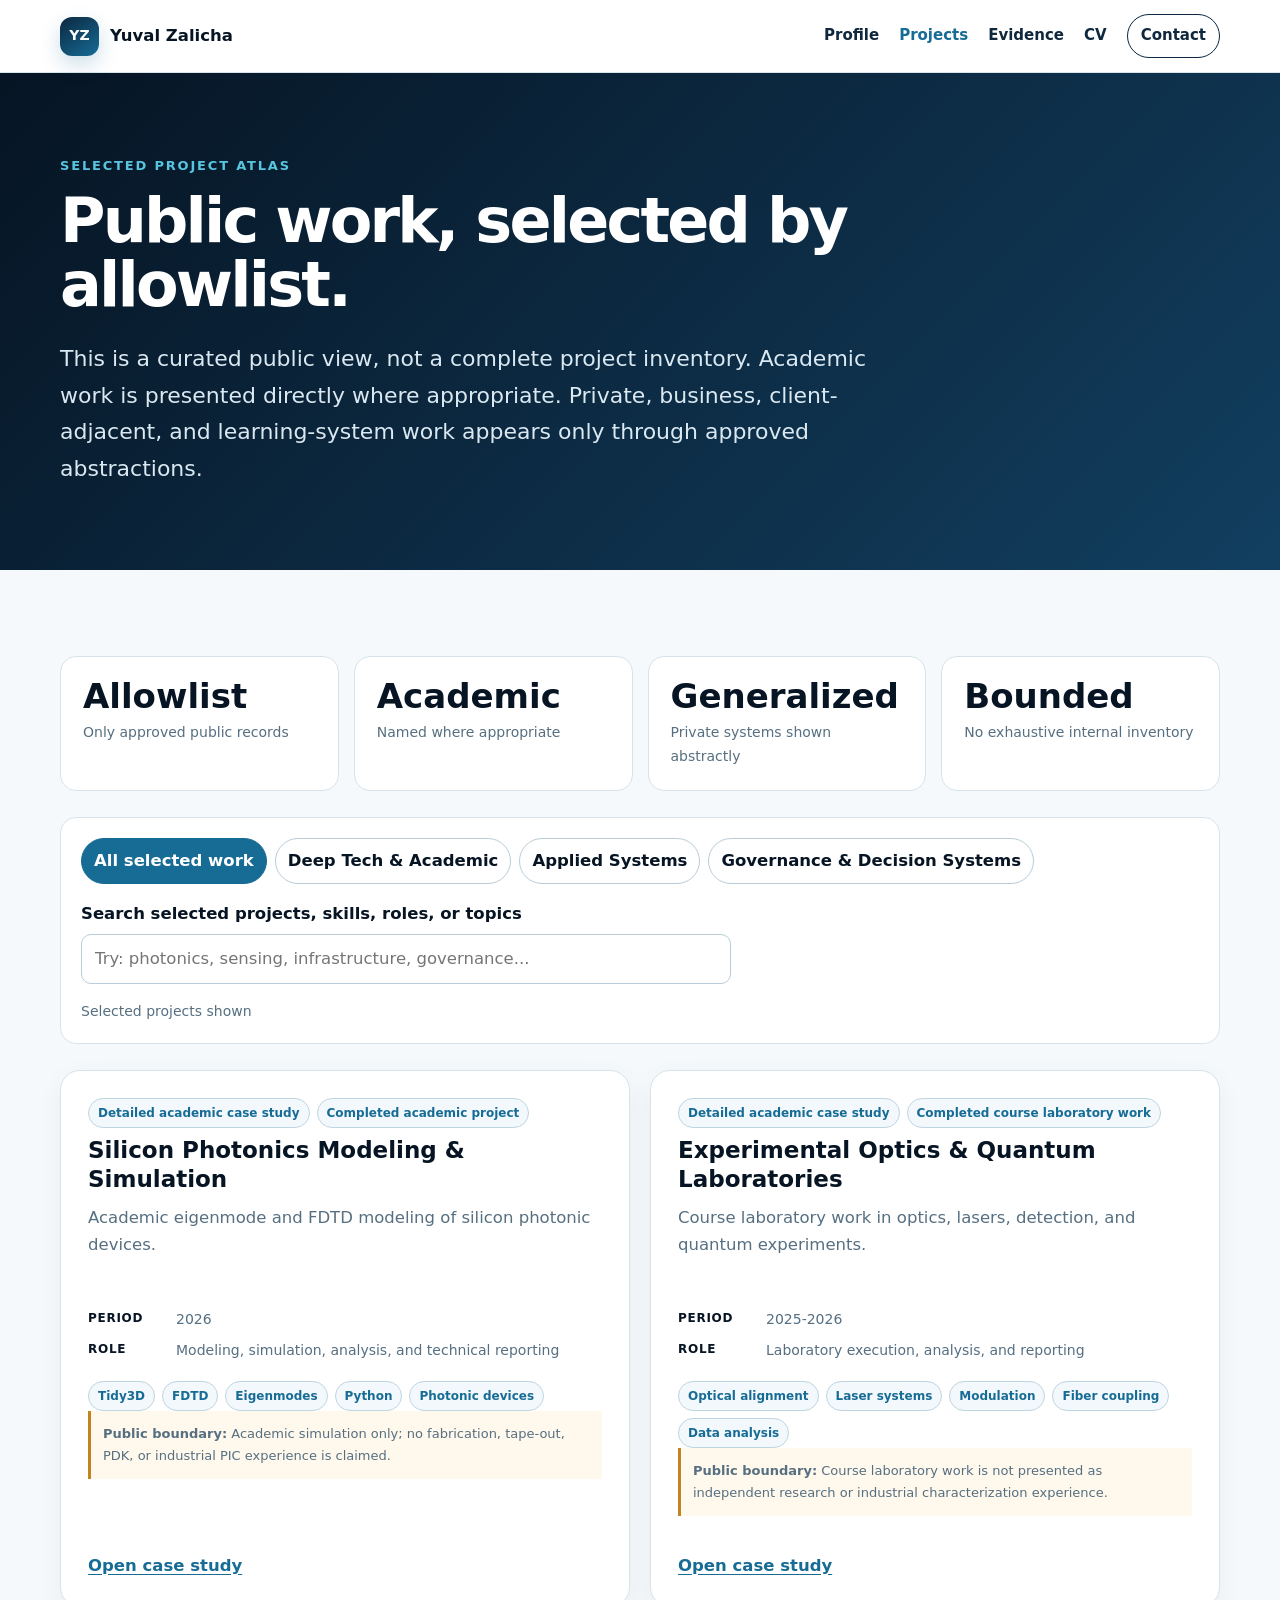
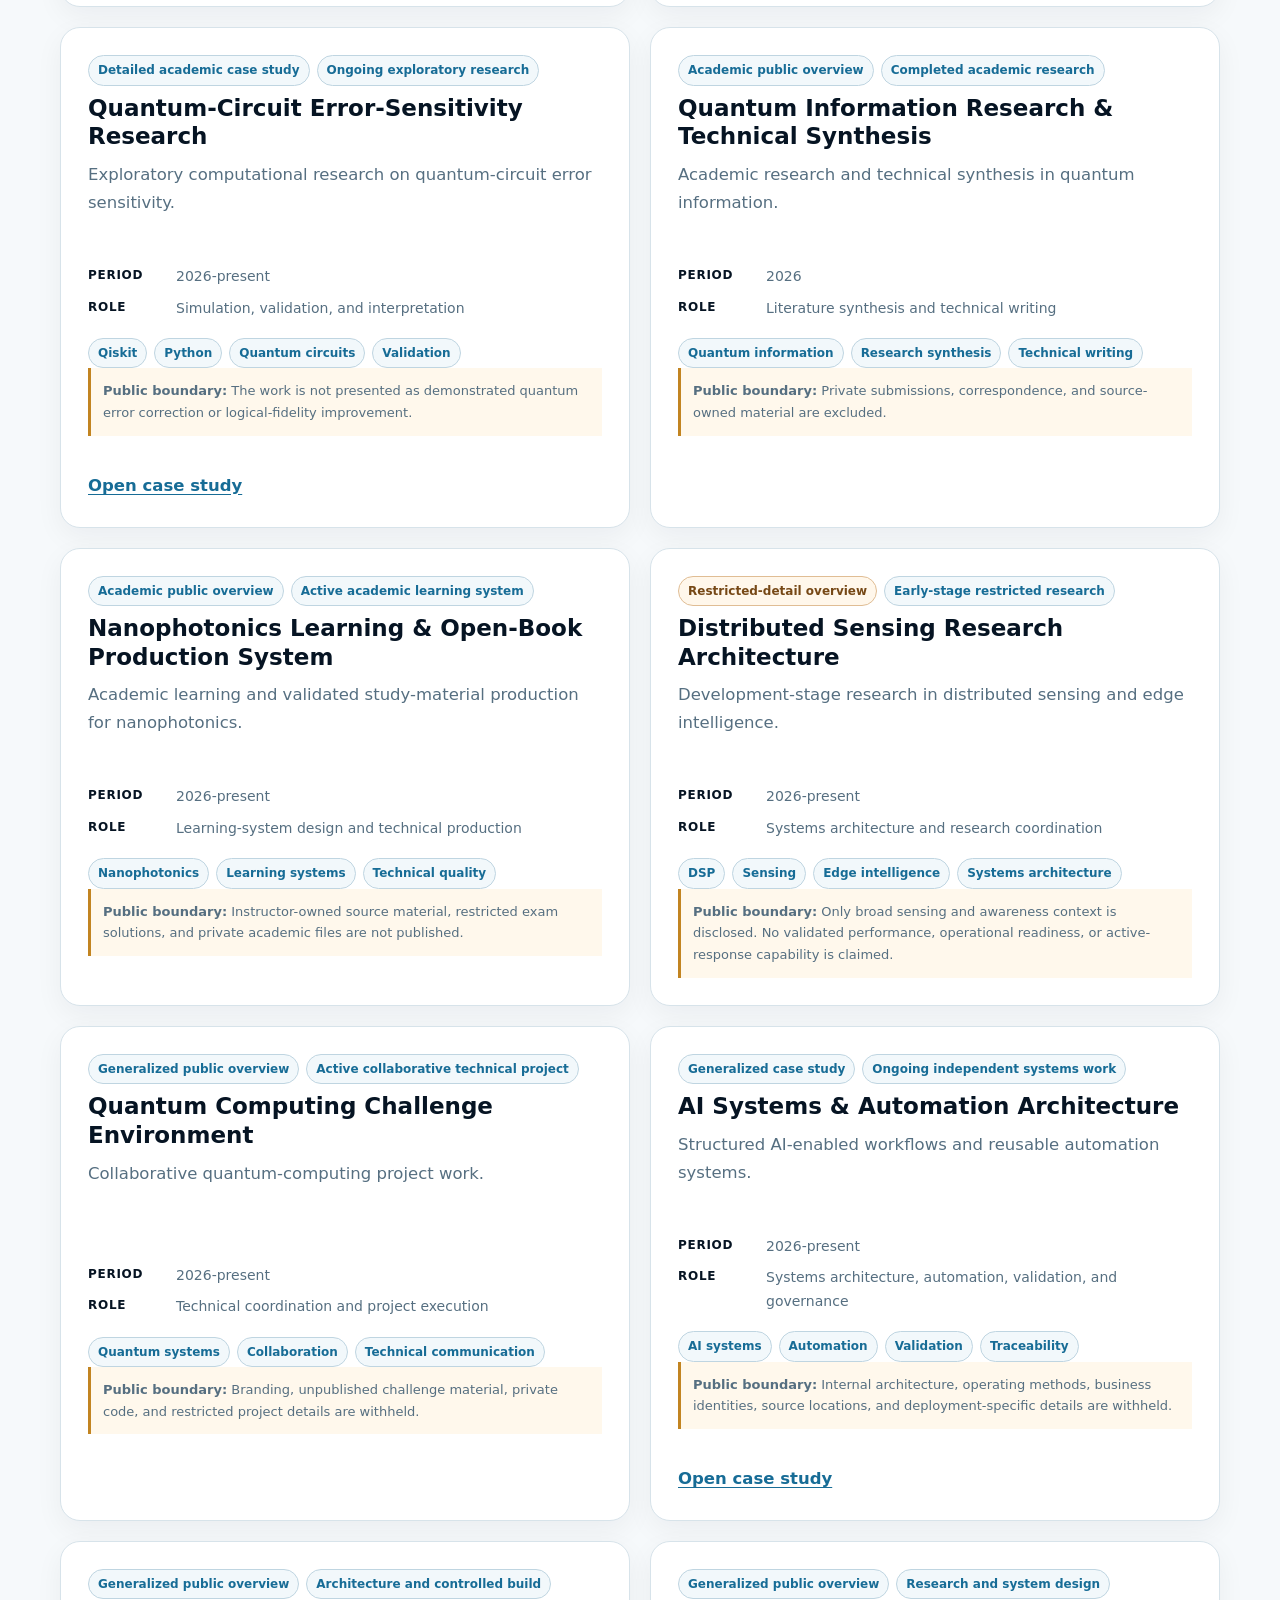
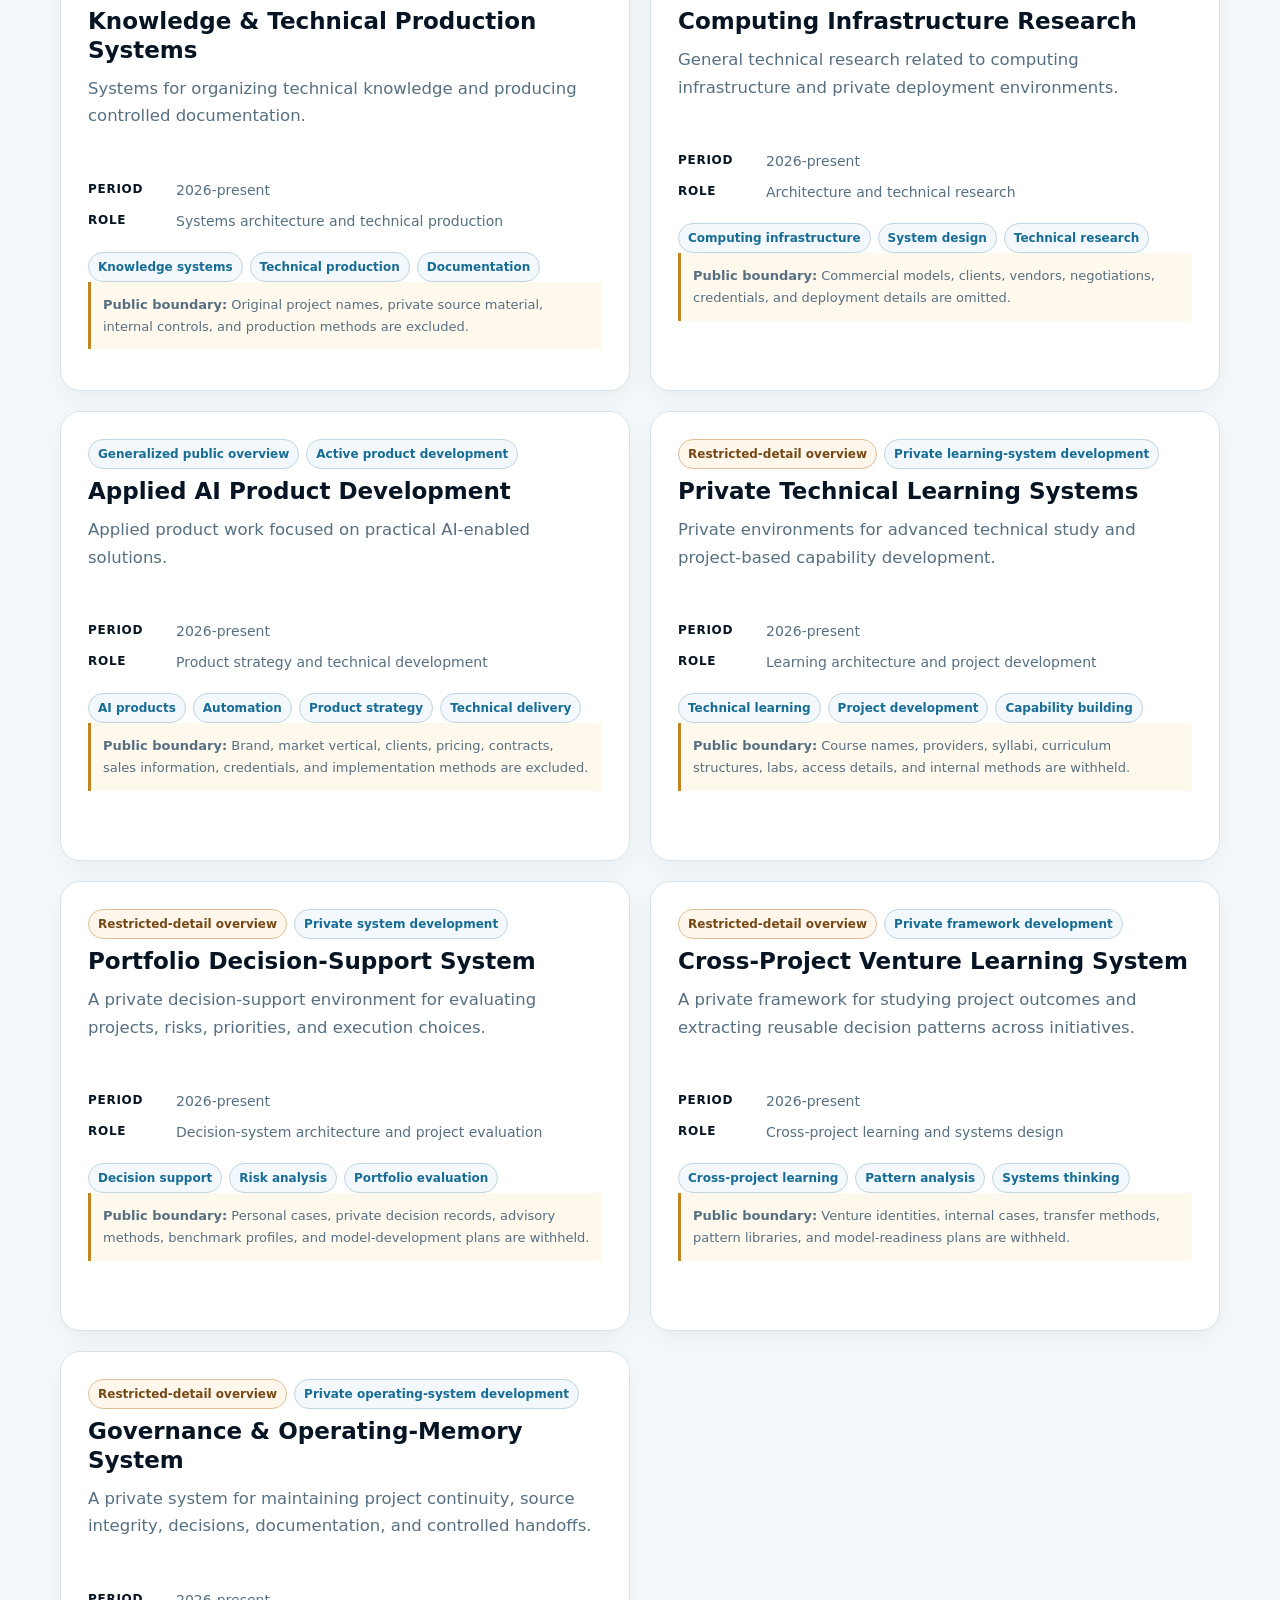
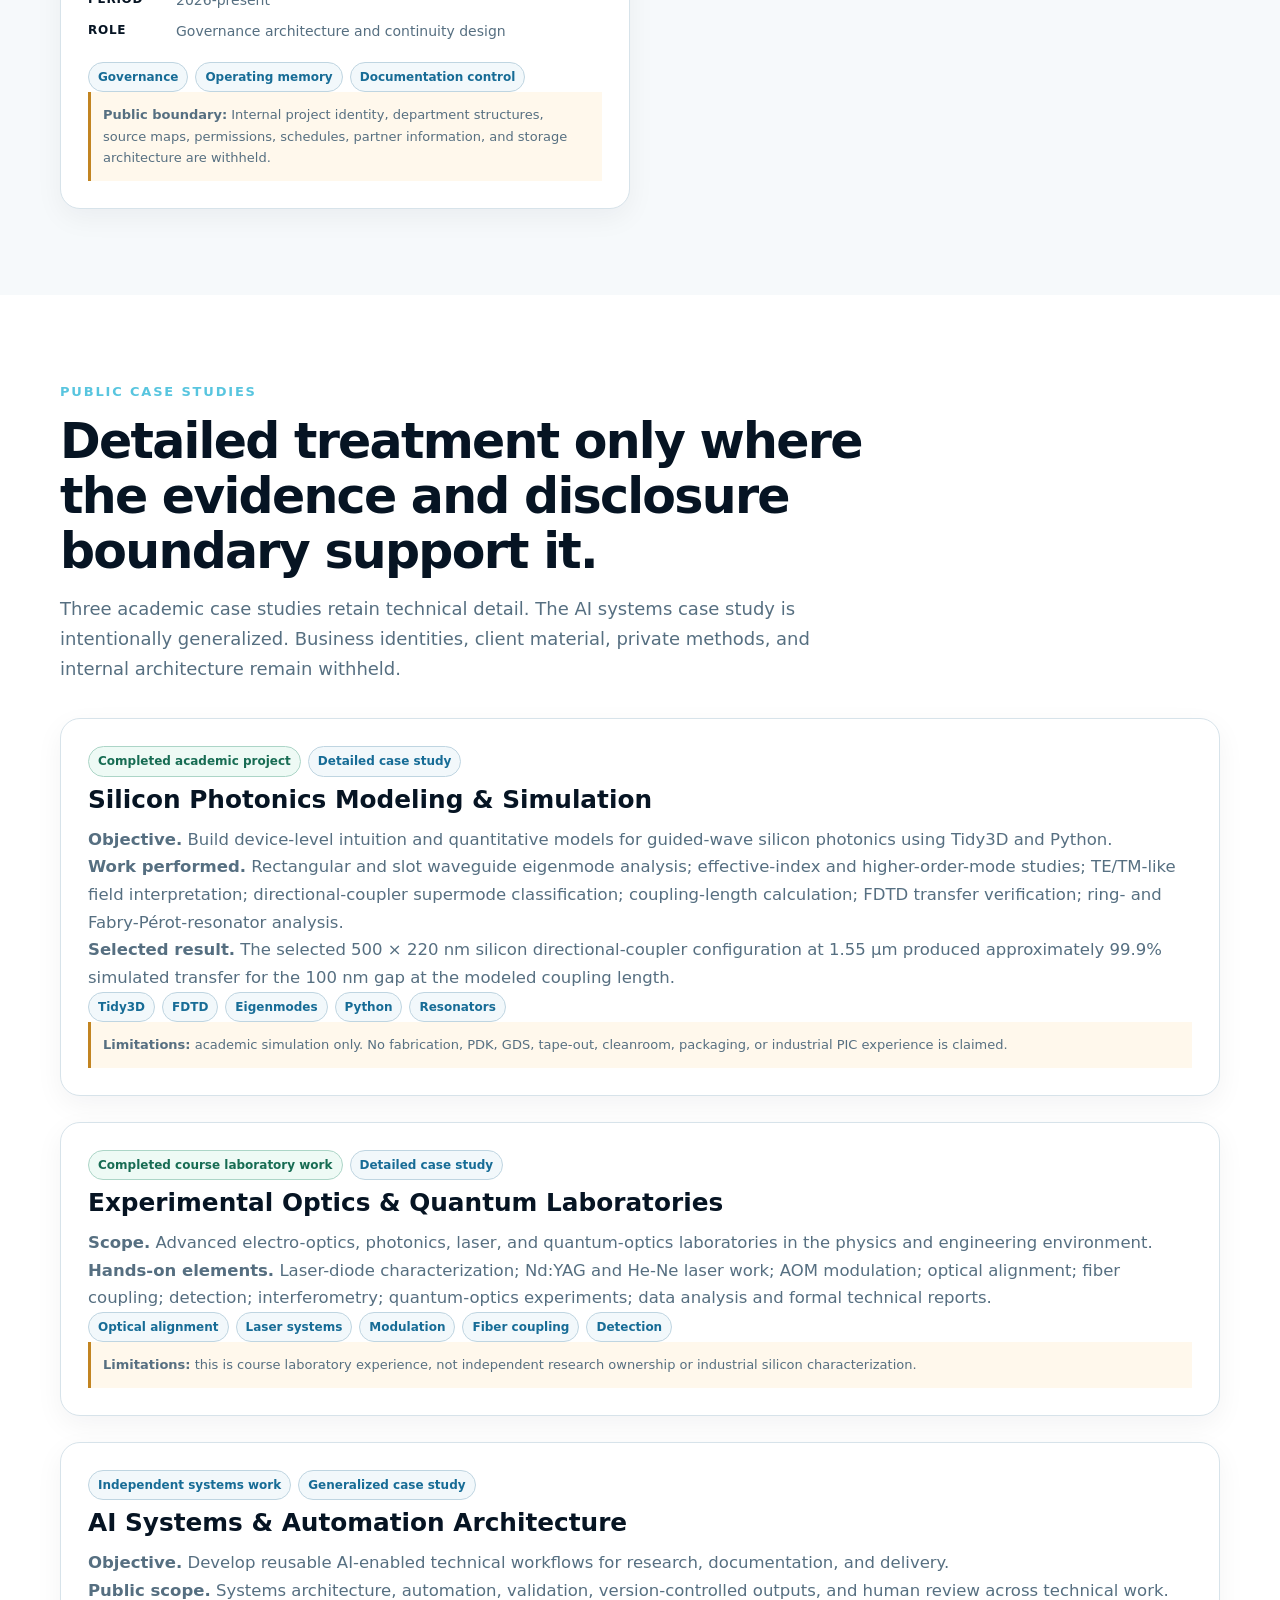
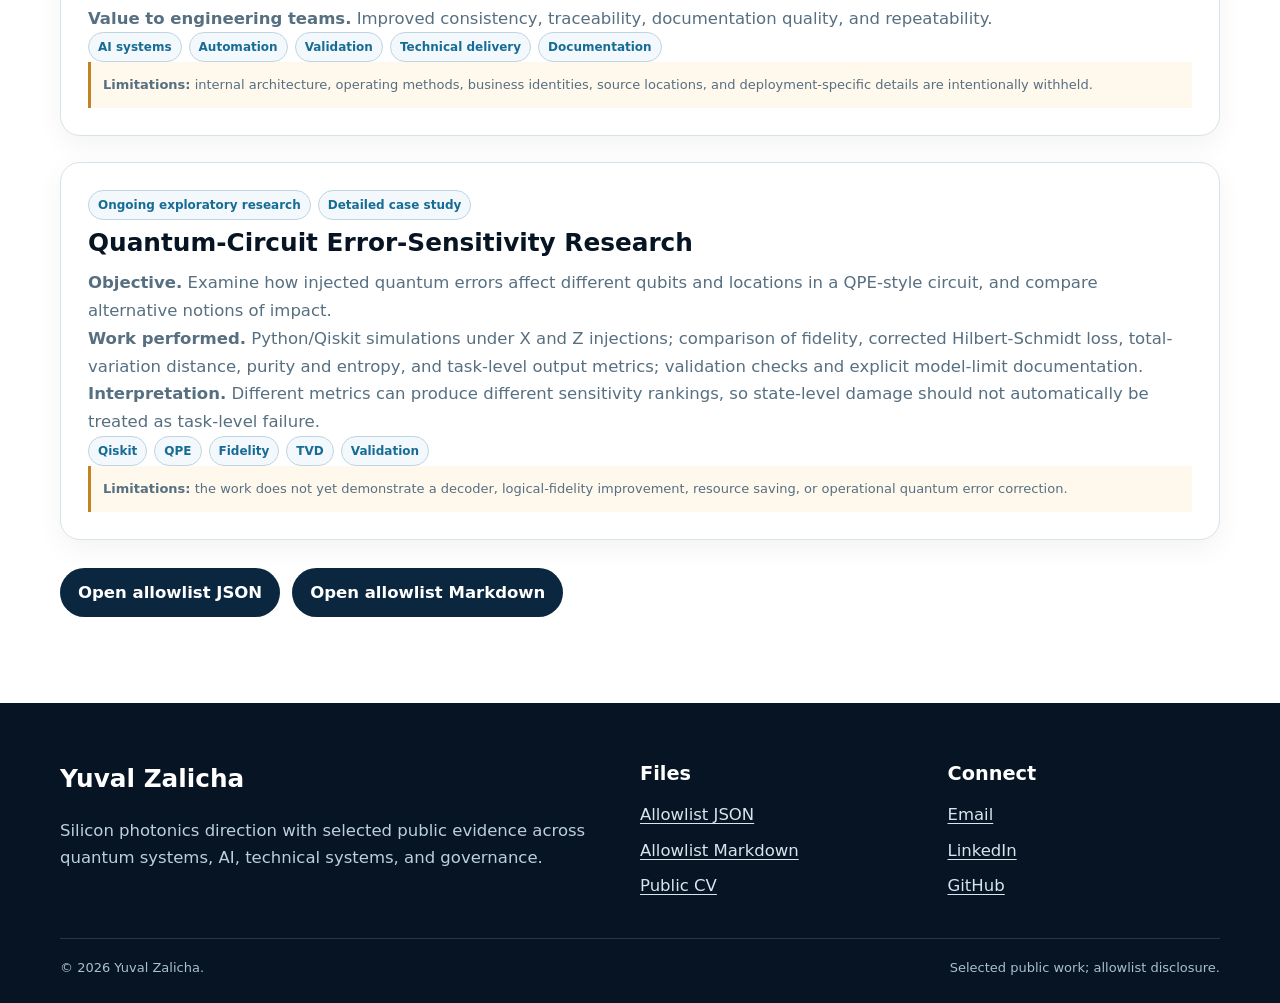
==== commit 1cd9f60a: "Refresh project atlas script after public-label removal" ====
--- a/projects/index.html
+++ b/projects/index.html
@@ -1 +1 @@
-<!doctype html><html lang="en"><head><meta charset="utf-8"><meta name="viewport" content="width=device-width,initial-scale=1"><meta name="robots" content="index,follow"><title>Selected Project Atlas | Yuval Zalicha</title><meta name="description" content="Allowlisted public project atlas across deep tech, applied systems, governance, and technical learning."><link rel="canonical" href="https://yuvalzalicha.github.io/projects/"><link rel="icon" href="../assets/favicon.svg" type="image/svg+xml"><link rel="stylesheet" href="../assets/site.css"><meta property="og:title" content="Selected Project Atlas | Yuval Zalicha"><meta property="og:description" content="A curated public allowlist with visible status and disclosure boundaries."><meta property="og:url" content="https://yuvalzalicha.github.io/projects/"><meta property="og:image" content="https://yuvalzalicha.github.io/assets/social-card.svg"></head><body><a class="skip-link" href="#main">Skip to content</a><header class="site-header"><div class="container nav-wrap"><a class="brand" href="../index.html"><span class="brand-mark">YZ</span><span>Yuval Zalicha</span></a><button class="nav-toggle" type="button" aria-expanded="false" aria-controls="site-navigation">Menu</button><nav class="site-nav" id="site-navigation" data-open="false"><a href="../profile.html">Profile</a><a aria-current="page" href="./">Projects</a><a href="../evidence.html">Evidence</a><a href="../cv.html">CV</a><a class="nav-cta" href="mailto:yuvalzalicha@gmail.com">Contact</a></nav></div></header><main id="main"><section class="page-hero"><div class="container page-title"><p class="eyebrow">Selected project atlas</p><h1>Public work, selected by allowlist.</h1><p class="page-deck">This is a curated public view, not a complete project inventory. Academic work is presented directly where appropriate. Private, business, client-adjacent, and learning-system work appears only through approved abstractions.</p></div></section><section class="section section-soft"><div class="container"><div class="portfolio-stats"><div class="portfolio-stat"><strong>Allowlist</strong><span>Only approved public records</span></div><div class="portfolio-stat"><strong>Academic</strong><span>Named where appropriate</span></div><div class="portfolio-stat"><strong>Generalized</strong><span>Private systems shown abstractly</span></div><div class="portfolio-stat"><strong>Bounded</strong><span>No exhaustive internal inventory</span></div></div><div class="atlas-toolbar"><div class="filter-group" aria-label="Filter projects"><button class="filter-button is-active" type="button" data-filter="all">All selected work</button><button class="filter-button" type="button" data-filter="deep-tech">Deep Tech & Academic</button><button class="filter-button" type="button" data-filter="applied-systems">Applied Systems</button><button class="filter-button" type="button" data-filter="governance">Governance & Decision Systems</button></div><label class="project-search"><span>Search selected projects, skills, roles, or topics</span><input type="search" data-project-search placeholder="Try: photonics, sensing, infrastructure, governance..."></label><p class="results-count" data-results-count aria-live="polite">Loading public allowlist...</p></div><div class="atlas-grid" data-project-grid></div><div class="no-results" data-no-results hidden><h2>No matching projects</h2><p>Clear the search field or choose another domain.</p></div></div></section><section class="section"><div class="container"><div class="section-heading"><p class="section-kicker">Public case studies</p><h2>Detailed treatment only where the evidence and disclosure boundary support it.</h2><p class="section-intro">Three academic case studies retain technical detail. The AI systems case study is intentionally generalized. Business identities, client material, private methods, and internal architecture remain withheld.</p></div><article class="card case-study" id="silicon-photonics"><div class="tag-row"><span class="tag status">Completed academic project</span><span class="tag">Detailed case study</span></div><h2>Silicon Photonics Modeling & Simulation</h2><p><strong>Objective.</strong> Build device-level intuition and quantitative models for guided-wave silicon photonics using Tidy3D and Python.</p><p><strong>Work performed.</strong> Rectangular and slot waveguide eigenmode analysis; effective-index and higher-order-mode studies; TE/TM-like field interpretation; directional-coupler supermode classification; coupling-length calculation; FDTD transfer verification; ring- and Fabry-Pérot-resonator analysis.</p><p><strong>Selected result.</strong> The selected 500 × 220 nm silicon directional-coupler configuration at 1.55 μm produced approximately 99.9% simulated transfer for the 100 nm gap at the modeled coupling length.</p><div class="skill-tags"><span class="tag">Tidy3D</span><span class="tag">FDTD</span><span class="tag">Eigenmodes</span><span class="tag">Python</span><span class="tag">Resonators</span></div><p class="atlas-boundary"><strong>Limitations:</strong> academic simulation only. No fabrication, PDK, GDS, tape-out, cleanroom, packaging, or industrial PIC experience is claimed.</p></article><article class="card case-study" id="experimental-optics"><div class="tag-row"><span class="tag status">Completed course laboratory work</span><span class="tag">Detailed case study</span></div><h2>Experimental Optics & Quantum Laboratories</h2><p><strong>Scope.</strong> Advanced electro-optics, photonics, laser, and quantum-optics laboratories in the physics and engineering environment.</p><p><strong>Hands-on elements.</strong> Laser-diode characterization; Nd:YAG and He-Ne laser work; AOM modulation; optical alignment; fiber coupling; detection; interferometry; quantum-optics experiments; data analysis and formal technical reports.</p><div class="skill-tags"><span class="tag">Optical alignment</span><span class="tag">Laser systems</span><span class="tag">Modulation</span><span class="tag">Fiber coupling</span><span class="tag">Detection</span></div><p class="atlas-boundary"><strong>Limitations:</strong> this is course laboratory experience, not independent research ownership or industrial silicon characterization.</p></article><article class="card case-study" id="ai-systems"><div class="tag-row"><span class="tag">Independent systems work</span><span class="tag">Generalized case study</span></div><h2>AI Systems & Automation Architecture</h2><p><strong>Objective.</strong> Develop reusable AI-enabled technical workflows for research, documentation, and delivery.</p><p><strong>Public scope.</strong> Systems architecture, automation, validation, version-controlled outputs, and human review across technical work.</p><p><strong>Value to engineering teams.</strong> Improved consistency, traceability, documentation quality, and repeatability.</p><div class="skill-tags"><span class="tag">AI systems</span><span class="tag">Automation</span><span class="tag">Validation</span><span class="tag">Technical delivery</span><span class="tag">Documentation</span></div><p class="atlas-boundary"><strong>Limitations:</strong> internal architecture, operating methods, business identities, source locations, and deployment-specific details are intentionally withheld.</p></article><article class="card case-study" id="quantum-error-sensitivity"><div class="tag-row"><span class="tag">Ongoing exploratory research</span><span class="tag">Detailed case study</span></div><h2>Quantum-Circuit Error-Sensitivity Research</h2><p><strong>Objective.</strong> Examine how injected quantum errors affect different qubits and locations in a QPE-style circuit, and compare alternative notions of impact.</p><p><strong>Work performed.</strong> Python/Qiskit simulations under X and Z injections; comparison of fidelity, corrected Hilbert-Schmidt loss, total-variation distance, purity and entropy, and task-level output metrics; validation checks and explicit model-limit documentation.</p><p><strong>Interpretation.</strong> Different metrics can produce different sensitivity rankings, so state-level damage should not automatically be treated as task-level failure.</p><div class="skill-tags"><span class="tag">Qiskit</span><span class="tag">QPE</span><span class="tag">Fidelity</span><span class="tag">TVD</span><span class="tag">Validation</span></div><p class="atlas-boundary"><strong>Limitations:</strong> the work does not yet demonstrate a decoder, logical-fidelity improvement, resource saving, or operational quantum error correction.</p></article><div class="hero-actions"><a class="button button-dark" href="../data/project-atlas.json">Open allowlist JSON</a><a class="button button-dark" href="../data/project-atlas.md">Open allowlist Markdown</a></div></div></section></main><footer class="site-footer"><div class="container footer-grid"><div><h2>Yuval Zalicha</h2><p>Silicon photonics direction with selected public evidence across quantum systems, AI, technical systems, and governance.</p></div><div><h3>Files</h3><ul class="footer-links"><li><a href="../data/project-atlas.json">Allowlist JSON</a></li><li><a href="../data/project-atlas.md">Allowlist Markdown</a></li><li><a href="../cv.html">Public CV</a></li></ul></div><div><h3>Connect</h3><ul class="footer-links"><li><a href="mailto:yuvalzalicha@gmail.com">Email</a></li><li><a href="https://www.linkedin.com/in/yuvalzalicha" target="_blank" rel="noopener noreferrer">LinkedIn</a></li><li><a href="https://github.com/Yuvalzalicha" target="_blank" rel="noopener noreferrer">GitHub</a></li></ul></div></div><div class="container footer-bottom"><span>© <span data-year>2026</span> Yuval Zalicha.</span><span>Selected public work; allowlist disclosure.</span></div></footer><script src="../assets/site.js" defer></script></body></html>+<!doctype html><html lang="en"><head><meta charset="utf-8"><meta name="viewport" content="width=device-width,initial-scale=1"><meta name="robots" content="index,follow"><title>Selected Project Atlas | Yuval Zalicha</title><meta name="description" content="Allowlisted public project atlas across deep tech, applied systems, governance, and technical learning."><link rel="canonical" href="https://yuvalzalicha.github.io/projects/"><link rel="icon" href="../assets/favicon.svg" type="image/svg+xml"><link rel="stylesheet" href="../assets/site.css"><meta property="og:title" content="Selected Project Atlas | Yuval Zalicha"><meta property="og:description" content="A curated public allowlist with visible status and disclosure boundaries."><meta property="og:url" content="https://yuvalzalicha.github.io/projects/"><meta property="og:image" content="https://yuvalzalicha.github.io/assets/social-card.svg"></head><body><a class="skip-link" href="#main">Skip to content</a><header class="site-header"><div class="container nav-wrap"><a class="brand" href="../index.html"><span class="brand-mark">YZ</span><span>Yuval Zalicha</span></a><button class="nav-toggle" type="button" aria-expanded="false" aria-controls="site-navigation">Menu</button><nav class="site-nav" id="site-navigation" data-open="false"><a href="../profile.html">Profile</a><a aria-current="page" href="./">Projects</a><a href="../evidence.html">Evidence</a><a href="../cv.html">CV</a><a class="nav-cta" href="mailto:yuvalzalicha@gmail.com">Contact</a></nav></div></header><main id="main"><section class="page-hero"><div class="container page-title"><p class="eyebrow">Selected project atlas</p><h1>Public work, selected by allowlist.</h1><p class="page-deck">This is a curated public view, not a complete project inventory. Academic work is presented directly where appropriate. Private, business, client-adjacent, and learning-system work appears only through approved abstractions.</p></div></section><section class="section section-soft"><div class="container"><div class="portfolio-stats"><div class="portfolio-stat"><strong>Allowlist</strong><span>Only approved public records</span></div><div class="portfolio-stat"><strong>Academic</strong><span>Named where appropriate</span></div><div class="portfolio-stat"><strong>Generalized</strong><span>Private systems shown abstractly</span></div><div class="portfolio-stat"><strong>Bounded</strong><span>No exhaustive internal inventory</span></div></div><div class="atlas-toolbar"><div class="filter-group" aria-label="Filter projects"><button class="filter-button is-active" type="button" data-filter="all">All selected work</button><button class="filter-button" type="button" data-filter="deep-tech">Deep Tech & Academic</button><button class="filter-button" type="button" data-filter="applied-systems">Applied Systems</button><button class="filter-button" type="button" data-filter="governance">Governance & Decision Systems</button></div><label class="project-search"><span>Search selected projects, skills, roles, or topics</span><input type="search" data-project-search placeholder="Try: photonics, sensing, infrastructure, governance..."></label><p class="results-count" data-results-count aria-live="polite">Loading public allowlist...</p></div><div class="atlas-grid" data-project-grid></div><div class="no-results" data-no-results hidden><h2>No matching projects</h2><p>Clear the search field or choose another domain.</p></div></div></section><section class="section"><div class="container"><div class="section-heading"><p class="section-kicker">Public case studies</p><h2>Detailed treatment only where the evidence and disclosure boundary support it.</h2><p class="section-intro">Three academic case studies retain technical detail. The AI systems case study is intentionally generalized. Business identities, client material, private methods, and internal architecture remain withheld.</p></div><article class="card case-study" id="silicon-photonics"><div class="tag-row"><span class="tag status">Completed academic project</span><span class="tag">Detailed case study</span></div><h2>Silicon Photonics Modeling & Simulation</h2><p><strong>Objective.</strong> Build device-level intuition and quantitative models for guided-wave silicon photonics using Tidy3D and Python.</p><p><strong>Work performed.</strong> Rectangular and slot waveguide eigenmode analysis; effective-index and higher-order-mode studies; TE/TM-like field interpretation; directional-coupler supermode classification; coupling-length calculation; FDTD transfer verification; ring- and Fabry-Pérot-resonator analysis.</p><p><strong>Selected result.</strong> The selected 500 × 220 nm silicon directional-coupler configuration at 1.55 μm produced approximately 99.9% simulated transfer for the 100 nm gap at the modeled coupling length.</p><div class="skill-tags"><span class="tag">Tidy3D</span><span class="tag">FDTD</span><span class="tag">Eigenmodes</span><span class="tag">Python</span><span class="tag">Resonators</span></div><p class="atlas-boundary"><strong>Limitations:</strong> academic simulation only. No fabrication, PDK, GDS, tape-out, cleanroom, packaging, or industrial PIC experience is claimed.</p></article><article class="card case-study" id="experimental-optics"><div class="tag-row"><span class="tag status">Completed course laboratory work</span><span class="tag">Detailed case study</span></div><h2>Experimental Optics & Quantum Laboratories</h2><p><strong>Scope.</strong> Advanced electro-optics, photonics, laser, and quantum-optics laboratories in the physics and engineering environment.</p><p><strong>Hands-on elements.</strong> Laser-diode characterization; Nd:YAG and He-Ne laser work; AOM modulation; optical alignment; fiber coupling; detection; interferometry; quantum-optics experiments; data analysis and formal technical reports.</p><div class="skill-tags"><span class="tag">Optical alignment</span><span class="tag">Laser systems</span><span class="tag">Modulation</span><span class="tag">Fiber coupling</span><span class="tag">Detection</span></div><p class="atlas-boundary"><strong>Limitations:</strong> this is course laboratory experience, not independent research ownership or industrial silicon characterization.</p></article><article class="card case-study" id="ai-systems"><div class="tag-row"><span class="tag">Independent systems work</span><span class="tag">Generalized case study</span></div><h2>AI Systems & Automation Architecture</h2><p><strong>Objective.</strong> Develop reusable AI-enabled technical workflows for research, documentation, and delivery.</p><p><strong>Public scope.</strong> Systems architecture, automation, validation, version-controlled outputs, and human review across technical work.</p><p><strong>Value to engineering teams.</strong> Improved consistency, traceability, documentation quality, and repeatability.</p><div class="skill-tags"><span class="tag">AI systems</span><span class="tag">Automation</span><span class="tag">Validation</span><span class="tag">Technical delivery</span><span class="tag">Documentation</span></div><p class="atlas-boundary"><strong>Limitations:</strong> internal architecture, operating methods, business identities, source locations, and deployment-specific details are intentionally withheld.</p></article><article class="card case-study" id="quantum-error-sensitivity"><div class="tag-row"><span class="tag">Ongoing exploratory research</span><span class="tag">Detailed case study</span></div><h2>Quantum-Circuit Error-Sensitivity Research</h2><p><strong>Objective.</strong> Examine how injected quantum errors affect different qubits and locations in a QPE-style circuit, and compare alternative notions of impact.</p><p><strong>Work performed.</strong> Python/Qiskit simulations under X and Z injections; comparison of fidelity, corrected Hilbert-Schmidt loss, total-variation distance, purity and entropy, and task-level output metrics; validation checks and explicit model-limit documentation.</p><p><strong>Interpretation.</strong> Different metrics can produce different sensitivity rankings, so state-level damage should not automatically be treated as task-level failure.</p><div class="skill-tags"><span class="tag">Qiskit</span><span class="tag">QPE</span><span class="tag">Fidelity</span><span class="tag">TVD</span><span class="tag">Validation</span></div><p class="atlas-boundary"><strong>Limitations:</strong> the work does not yet demonstrate a decoder, logical-fidelity improvement, resource saving, or operational quantum error correction.</p></article><div class="hero-actions"><a class="button button-dark" href="../data/project-atlas.json">Open allowlist JSON</a><a class="button button-dark" href="../data/project-atlas.md">Open allowlist Markdown</a></div></div></section></main><footer class="site-footer"><div class="container footer-grid"><div><h2>Yuval Zalicha</h2><p>Silicon photonics direction with selected public evidence across quantum systems, AI, technical systems, and governance.</p></div><div><h3>Files</h3><ul class="footer-links"><li><a href="../data/project-atlas.json">Allowlist JSON</a></li><li><a href="../data/project-atlas.md">Allowlist Markdown</a></li><li><a href="../cv.html">Public CV</a></li></ul></div><div><h3>Connect</h3><ul class="footer-links"><li><a href="mailto:yuvalzalicha@gmail.com">Email</a></li><li><a href="https://www.linkedin.com/in/yuvalzalicha" target="_blank" rel="noopener noreferrer">LinkedIn</a></li><li><a href="https://github.com/Yuvalzalicha" target="_blank" rel="noopener noreferrer">GitHub</a></li></ul></div></div><div class="container footer-bottom"><span>© <span data-year>2026</span> Yuval Zalicha.</span><span>Selected public work; allowlist disclosure.</span></div></footer><script src="../assets/site.js?v=0.2.8.1" defer></script></body></html>
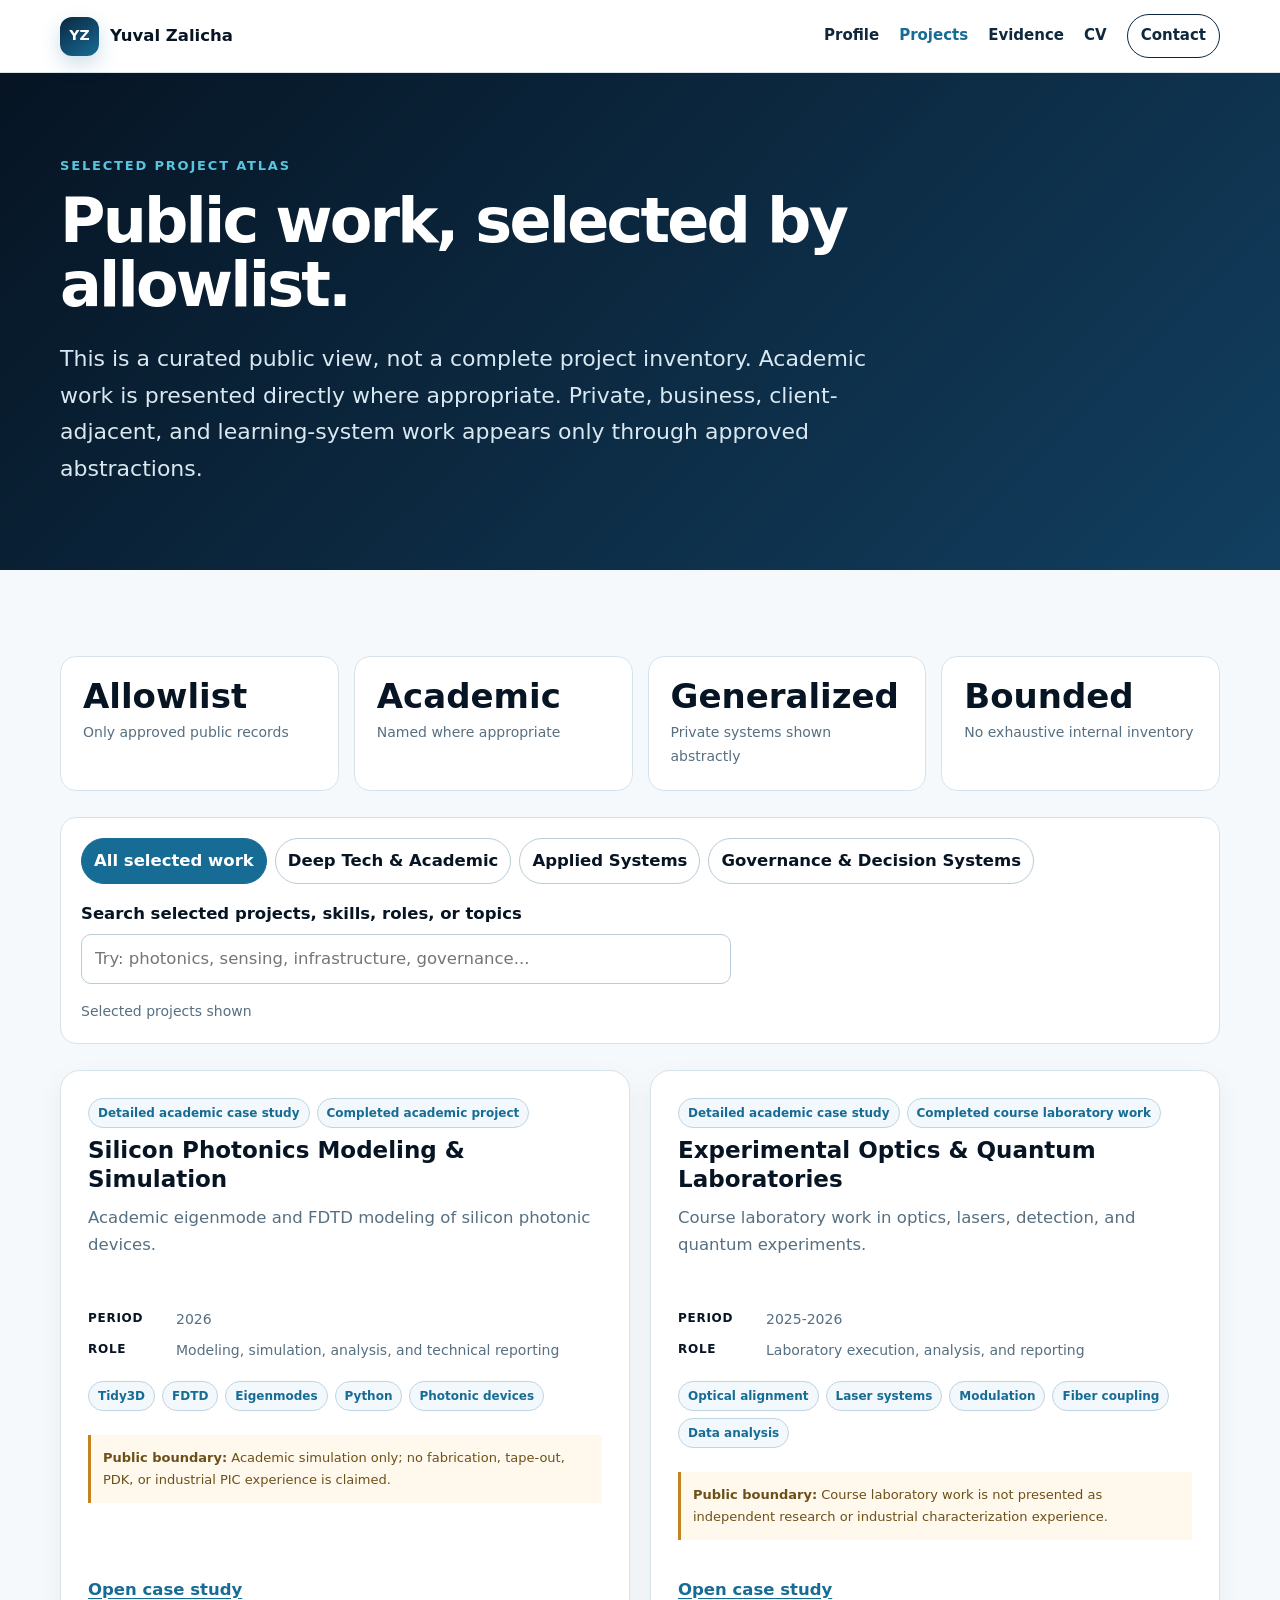
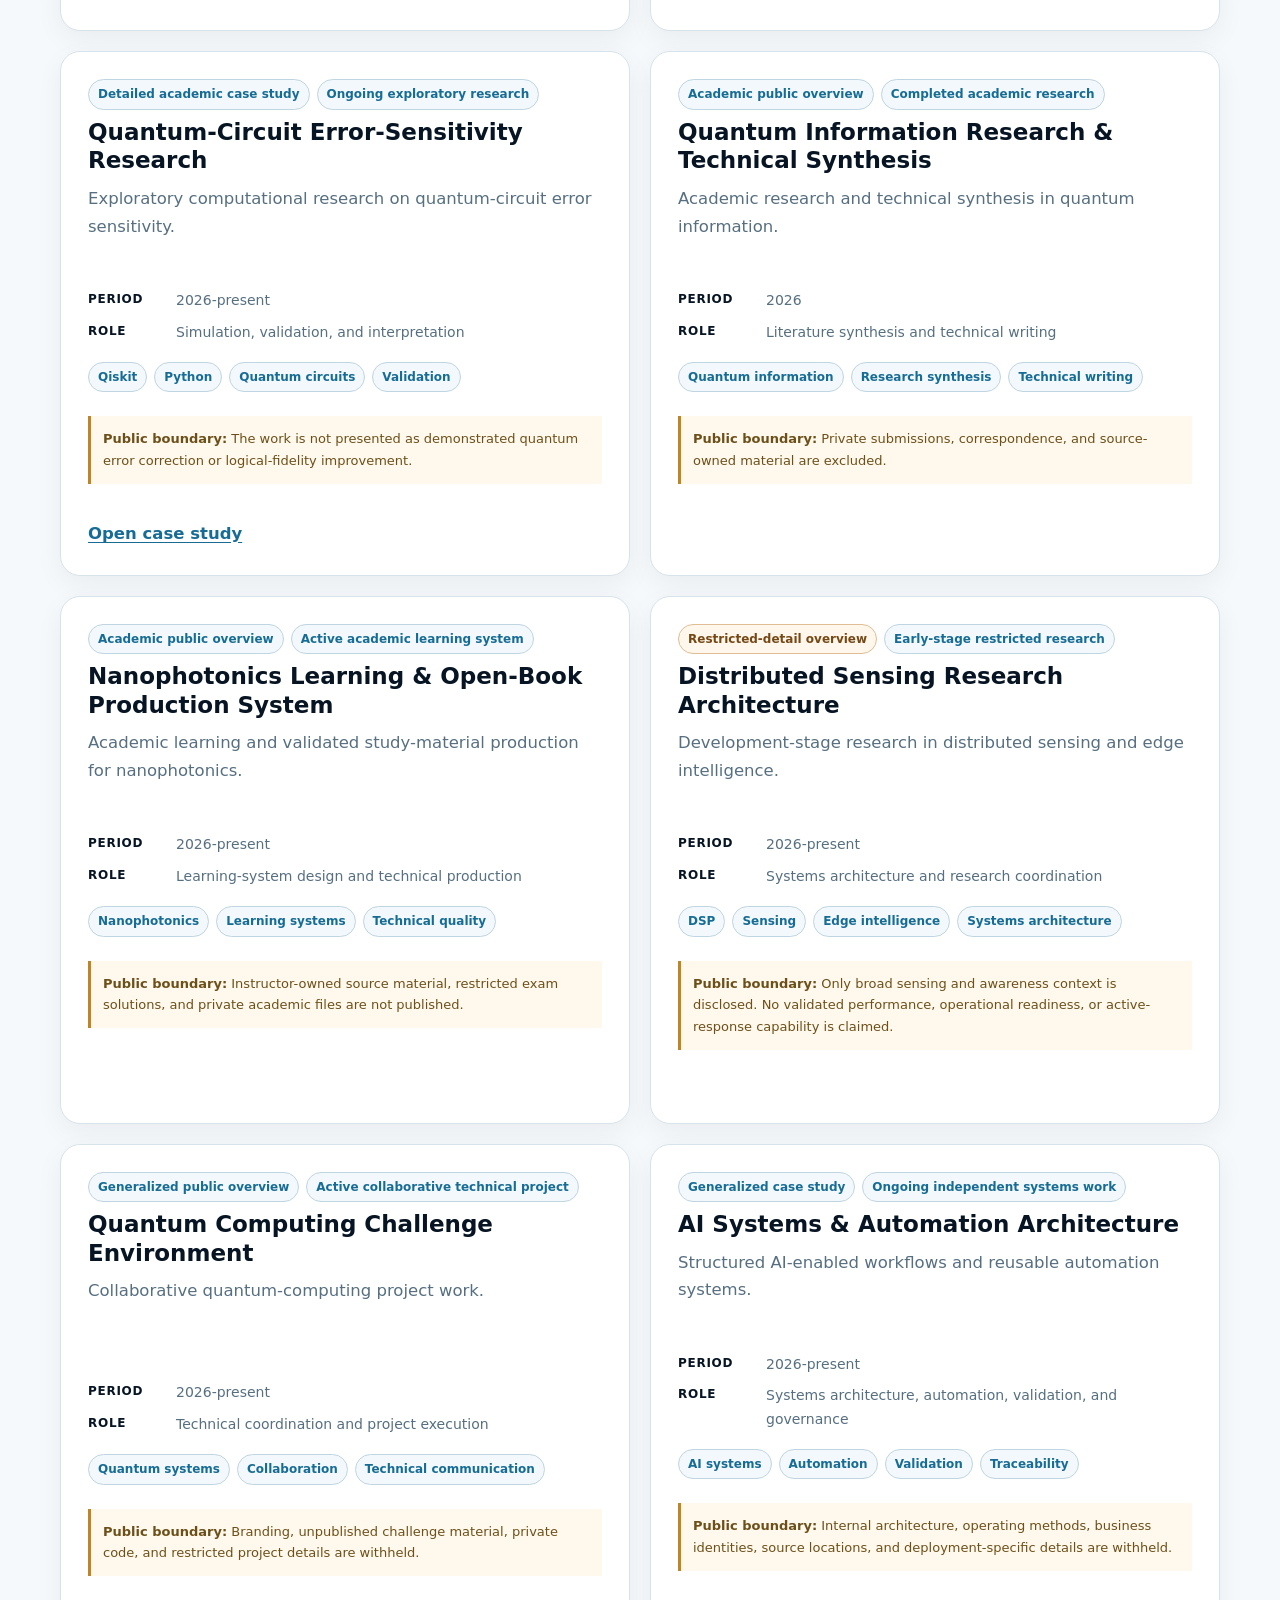
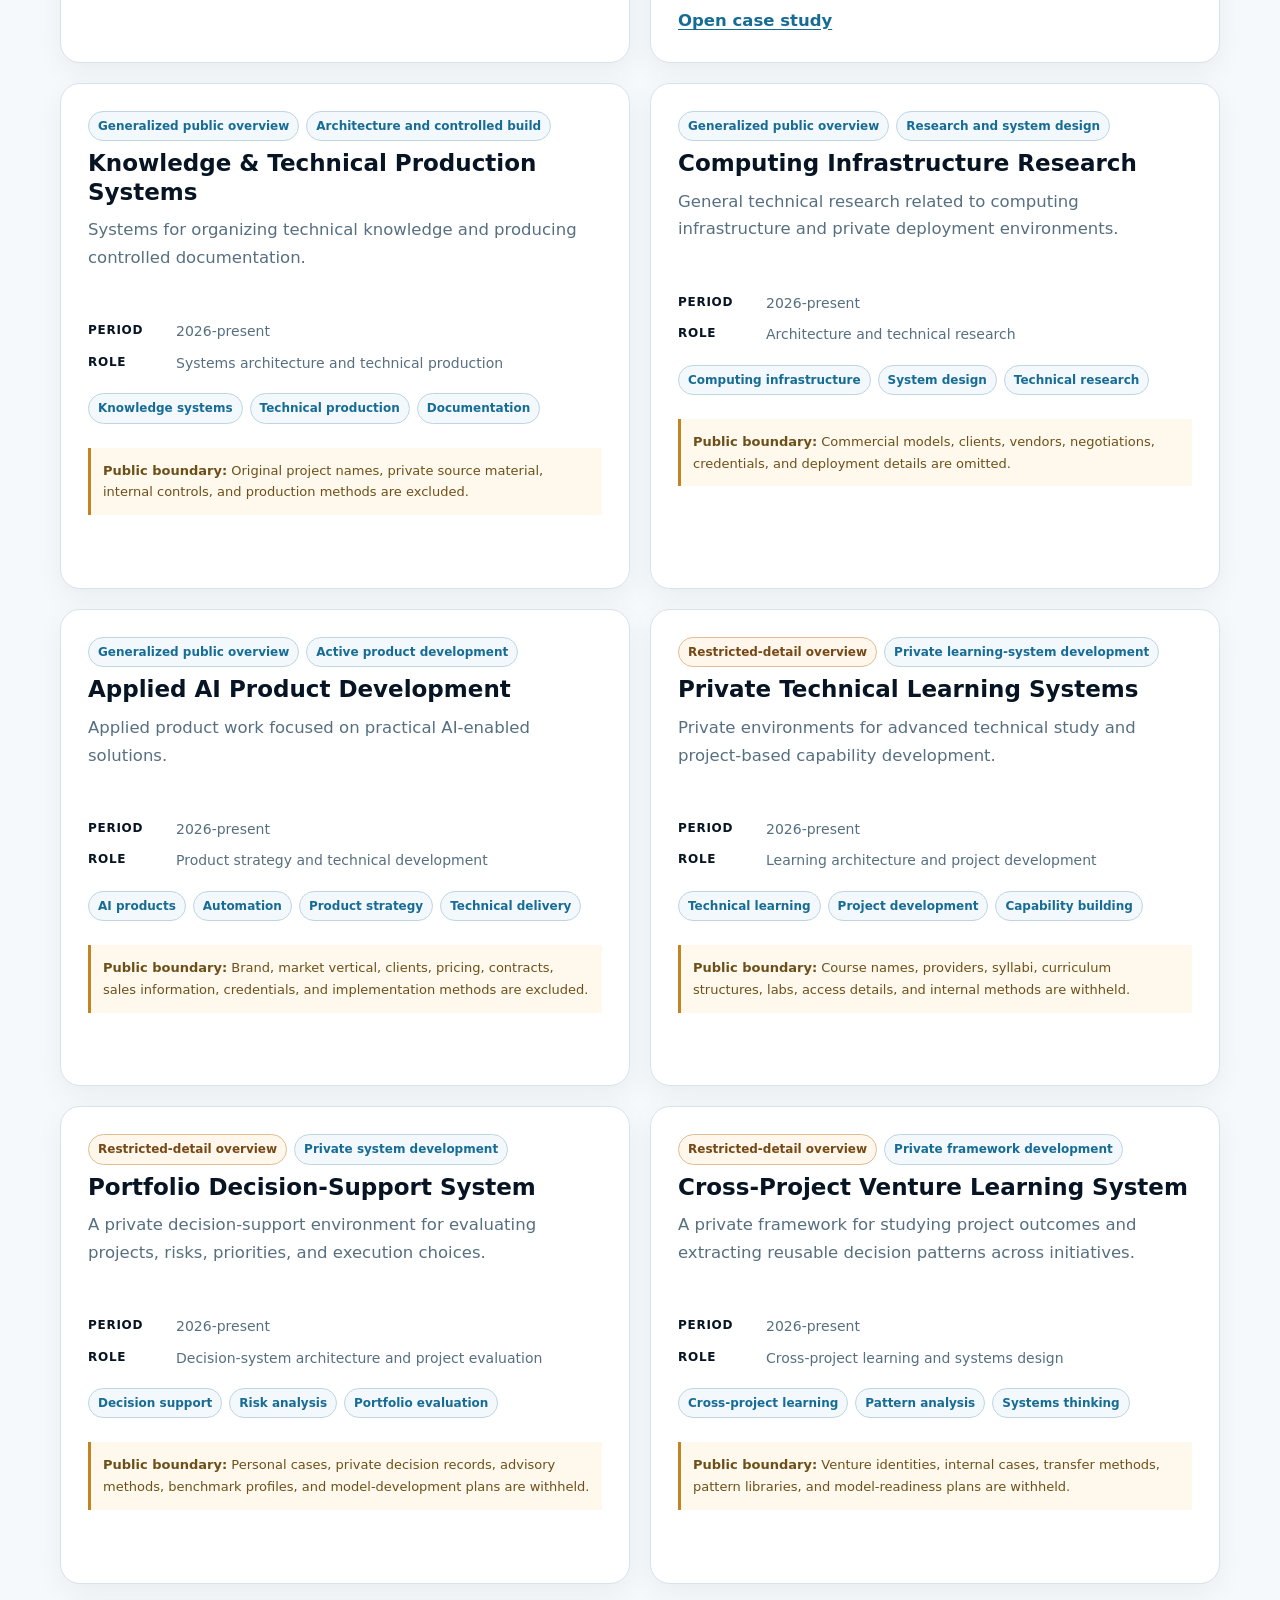
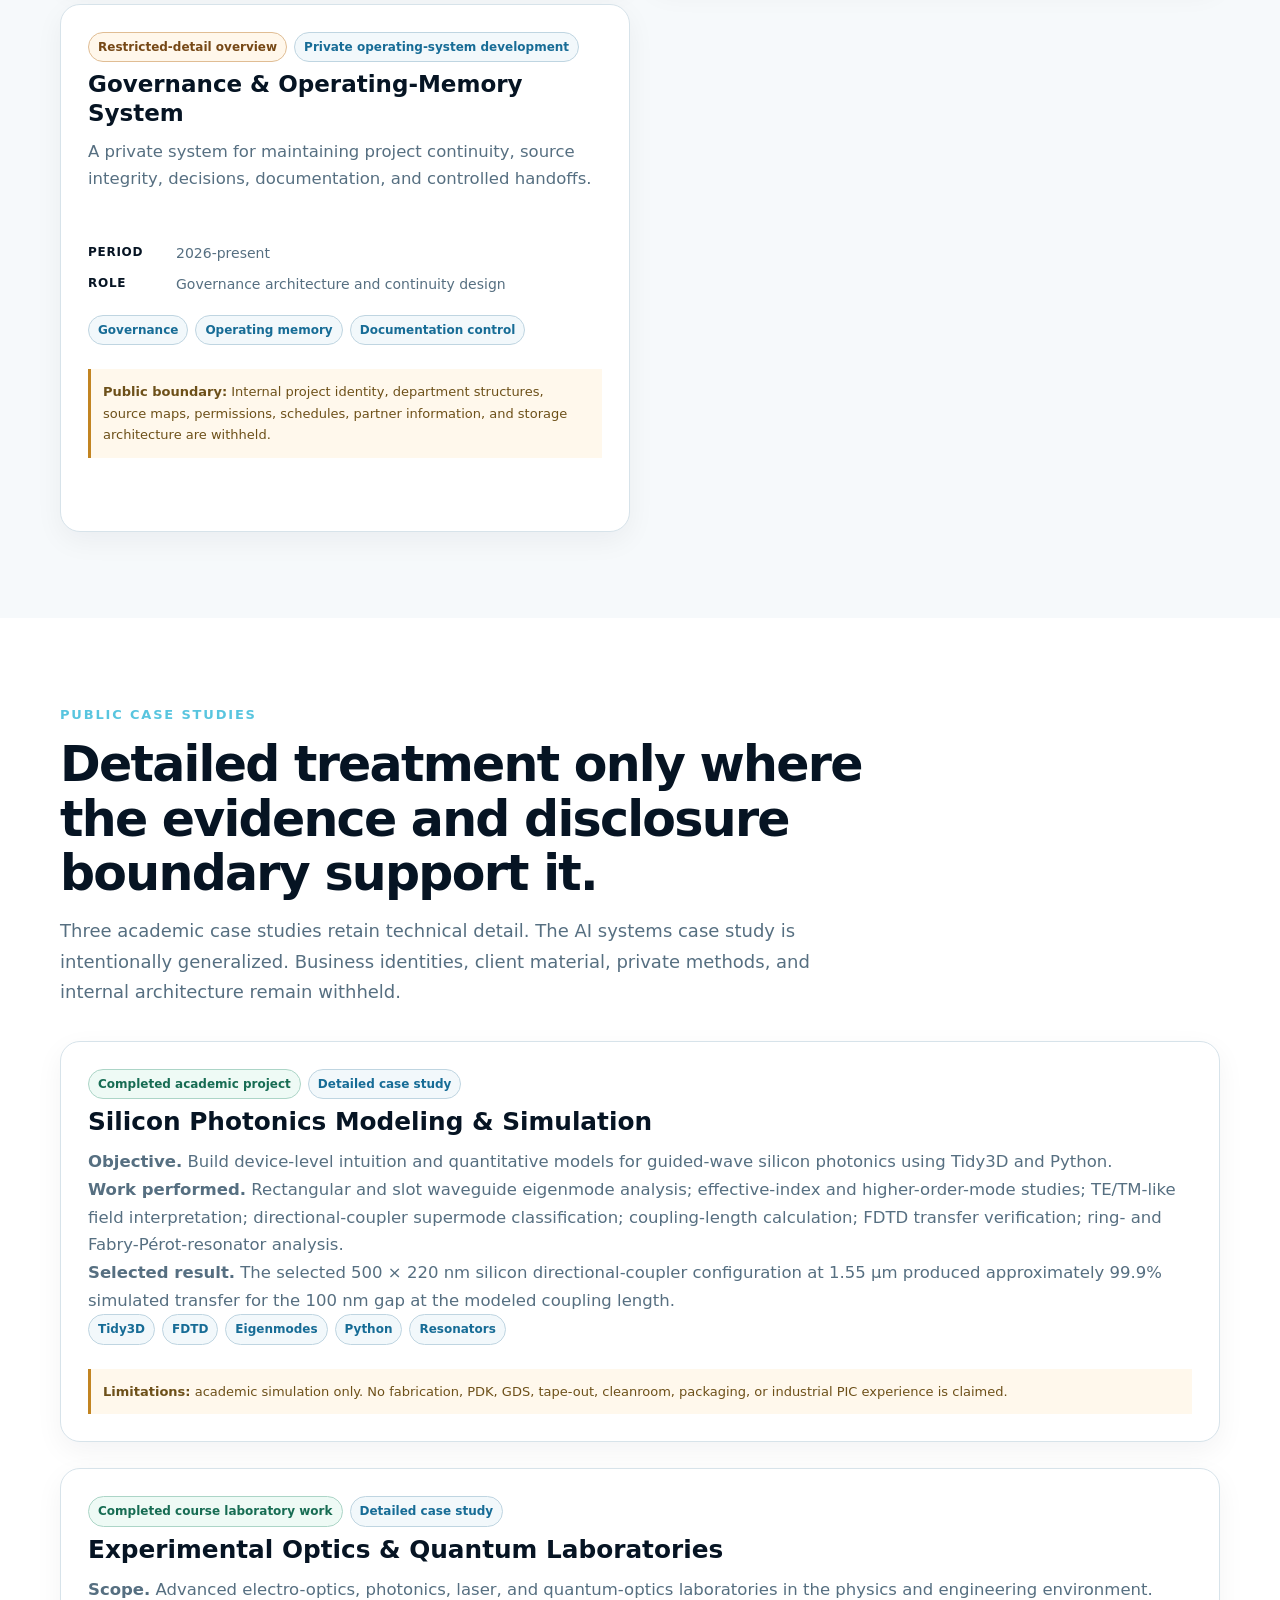
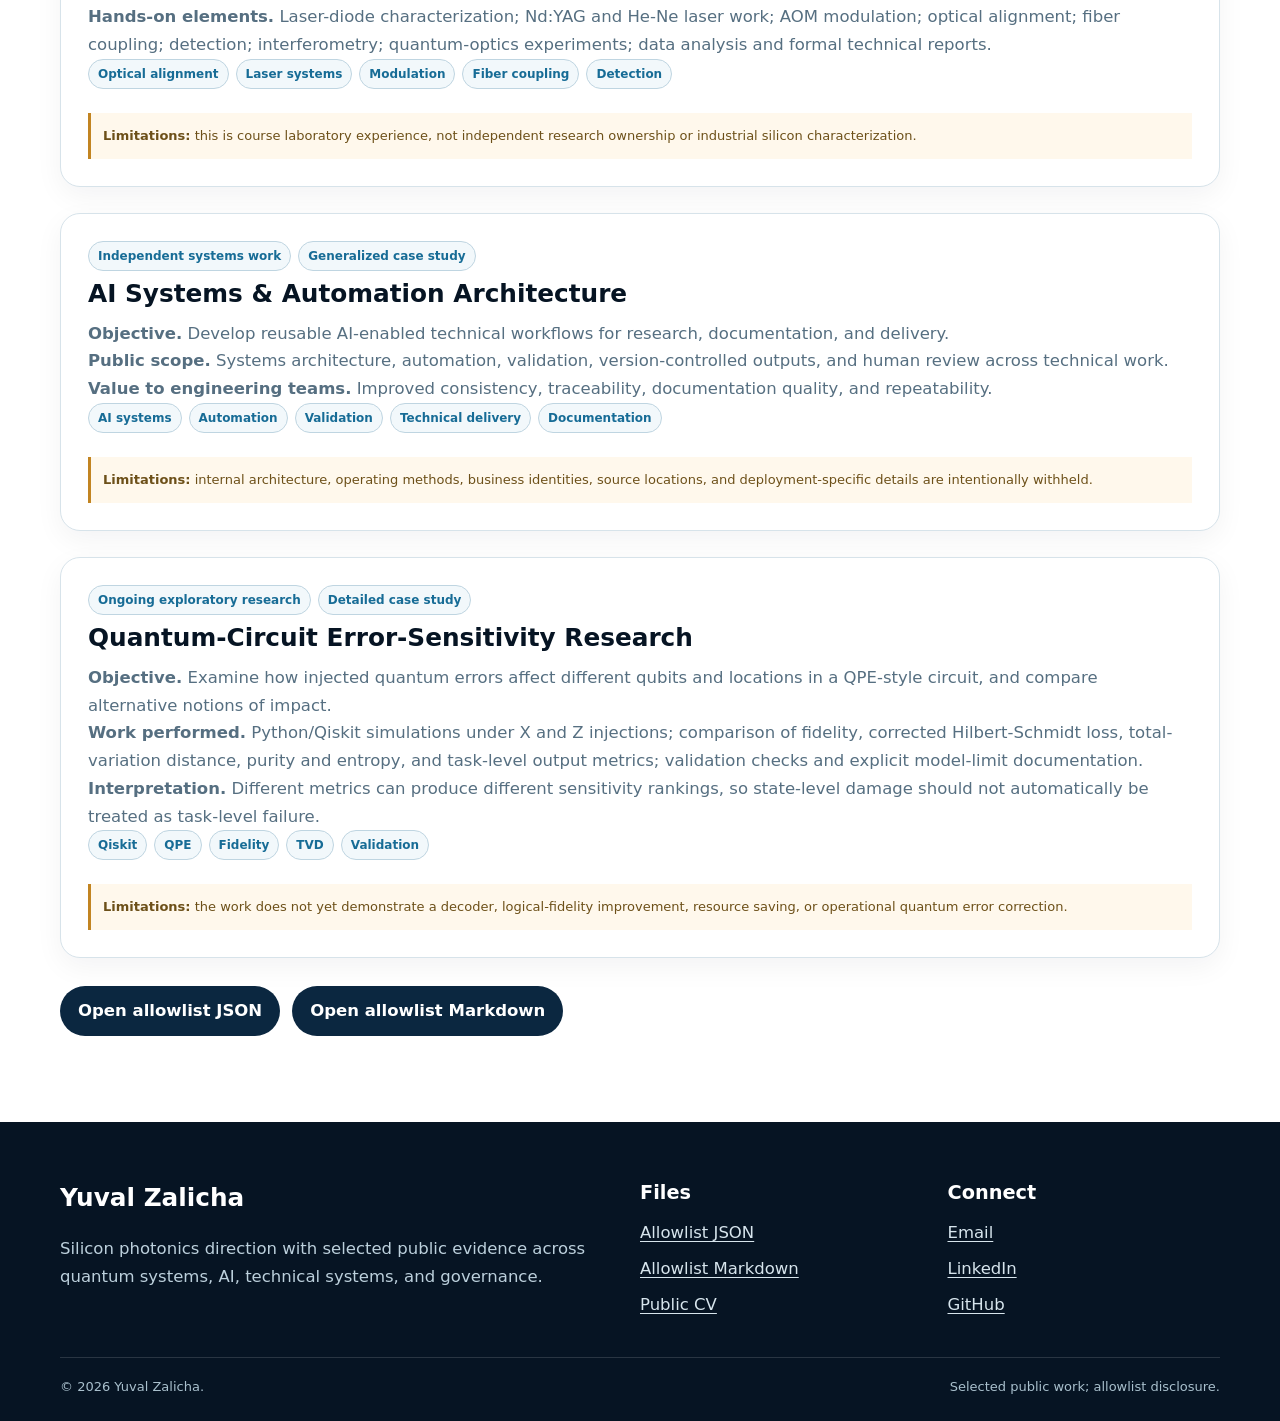
==== commit a41d09b6: "Refresh corrected atlas boundary spacing stylesheet" ====
--- a/projects/index.html
+++ b/projects/index.html
@@ -1 +1 @@
-<!doctype html><html lang="en"><head><meta charset="utf-8"><meta name="viewport" content="width=device-width,initial-scale=1"><meta name="robots" content="index,follow"><title>Selected Project Atlas | Yuval Zalicha</title><meta name="description" content="Allowlisted public project atlas across deep tech, applied systems, governance, and technical learning."><link rel="canonical" href="https://yuvalzalicha.github.io/projects/"><link rel="icon" href="../assets/favicon.svg" type="image/svg+xml"><link rel="stylesheet" href="../assets/site.css"><meta property="og:title" content="Selected Project Atlas | Yuval Zalicha"><meta property="og:description" content="A curated public allowlist with visible status and disclosure boundaries."><meta property="og:url" content="https://yuvalzalicha.github.io/projects/"><meta property="og:image" content="https://yuvalzalicha.github.io/assets/social-card.svg"></head><body><a class="skip-link" href="#main">Skip to content</a><header class="site-header"><div class="container nav-wrap"><a class="brand" href="../index.html"><span class="brand-mark">YZ</span><span>Yuval Zalicha</span></a><button class="nav-toggle" type="button" aria-expanded="false" aria-controls="site-navigation">Menu</button><nav class="site-nav" id="site-navigation" data-open="false"><a href="../profile.html">Profile</a><a aria-current="page" href="./">Projects</a><a href="../evidence.html">Evidence</a><a href="../cv.html">CV</a><a class="nav-cta" href="mailto:yuvalzalicha@gmail.com">Contact</a></nav></div></header><main id="main"><section class="page-hero"><div class="container page-title"><p class="eyebrow">Selected project atlas</p><h1>Public work, selected by allowlist.</h1><p class="page-deck">This is a curated public view, not a complete project inventory. Academic work is presented directly where appropriate. Private, business, client-adjacent, and learning-system work appears only through approved abstractions.</p></div></section><section class="section section-soft"><div class="container"><div class="portfolio-stats"><div class="portfolio-stat"><strong>Allowlist</strong><span>Only approved public records</span></div><div class="portfolio-stat"><strong>Academic</strong><span>Named where appropriate</span></div><div class="portfolio-stat"><strong>Generalized</strong><span>Private systems shown abstractly</span></div><div class="portfolio-stat"><strong>Bounded</strong><span>No exhaustive internal inventory</span></div></div><div class="atlas-toolbar"><div class="filter-group" aria-label="Filter projects"><button class="filter-button is-active" type="button" data-filter="all">All selected work</button><button class="filter-button" type="button" data-filter="deep-tech">Deep Tech & Academic</button><button class="filter-button" type="button" data-filter="applied-systems">Applied Systems</button><button class="filter-button" type="button" data-filter="governance">Governance & Decision Systems</button></div><label class="project-search"><span>Search selected projects, skills, roles, or topics</span><input type="search" data-project-search placeholder="Try: photonics, sensing, infrastructure, governance..."></label><p class="results-count" data-results-count aria-live="polite">Loading public allowlist...</p></div><div class="atlas-grid" data-project-grid></div><div class="no-results" data-no-results hidden><h2>No matching projects</h2><p>Clear the search field or choose another domain.</p></div></div></section><section class="section"><div class="container"><div class="section-heading"><p class="section-kicker">Public case studies</p><h2>Detailed treatment only where the evidence and disclosure boundary support it.</h2><p class="section-intro">Three academic case studies retain technical detail. The AI systems case study is intentionally generalized. Business identities, client material, private methods, and internal architecture remain withheld.</p></div><article class="card case-study" id="silicon-photonics"><div class="tag-row"><span class="tag status">Completed academic project</span><span class="tag">Detailed case study</span></div><h2>Silicon Photonics Modeling & Simulation</h2><p><strong>Objective.</strong> Build device-level intuition and quantitative models for guided-wave silicon photonics using Tidy3D and Python.</p><p><strong>Work performed.</strong> Rectangular and slot waveguide eigenmode analysis; effective-index and higher-order-mode studies; TE/TM-like field interpretation; directional-coupler supermode classification; coupling-length calculation; FDTD transfer verification; ring- and Fabry-Pérot-resonator analysis.</p><p><strong>Selected result.</strong> The selected 500 × 220 nm silicon directional-coupler configuration at 1.55 μm produced approximately 99.9% simulated transfer for the 100 nm gap at the modeled coupling length.</p><div class="skill-tags"><span class="tag">Tidy3D</span><span class="tag">FDTD</span><span class="tag">Eigenmodes</span><span class="tag">Python</span><span class="tag">Resonators</span></div><p class="atlas-boundary"><strong>Limitations:</strong> academic simulation only. No fabrication, PDK, GDS, tape-out, cleanroom, packaging, or industrial PIC experience is claimed.</p></article><article class="card case-study" id="experimental-optics"><div class="tag-row"><span class="tag status">Completed course laboratory work</span><span class="tag">Detailed case study</span></div><h2>Experimental Optics & Quantum Laboratories</h2><p><strong>Scope.</strong> Advanced electro-optics, photonics, laser, and quantum-optics laboratories in the physics and engineering environment.</p><p><strong>Hands-on elements.</strong> Laser-diode characterization; Nd:YAG and He-Ne laser work; AOM modulation; optical alignment; fiber coupling; detection; interferometry; quantum-optics experiments; data analysis and formal technical reports.</p><div class="skill-tags"><span class="tag">Optical alignment</span><span class="tag">Laser systems</span><span class="tag">Modulation</span><span class="tag">Fiber coupling</span><span class="tag">Detection</span></div><p class="atlas-boundary"><strong>Limitations:</strong> this is course laboratory experience, not independent research ownership or industrial silicon characterization.</p></article><article class="card case-study" id="ai-systems"><div class="tag-row"><span class="tag">Independent systems work</span><span class="tag">Generalized case study</span></div><h2>AI Systems & Automation Architecture</h2><p><strong>Objective.</strong> Develop reusable AI-enabled technical workflows for research, documentation, and delivery.</p><p><strong>Public scope.</strong> Systems architecture, automation, validation, version-controlled outputs, and human review across technical work.</p><p><strong>Value to engineering teams.</strong> Improved consistency, traceability, documentation quality, and repeatability.</p><div class="skill-tags"><span class="tag">AI systems</span><span class="tag">Automation</span><span class="tag">Validation</span><span class="tag">Technical delivery</span><span class="tag">Documentation</span></div><p class="atlas-boundary"><strong>Limitations:</strong> internal architecture, operating methods, business identities, source locations, and deployment-specific details are intentionally withheld.</p></article><article class="card case-study" id="quantum-error-sensitivity"><div class="tag-row"><span class="tag">Ongoing exploratory research</span><span class="tag">Detailed case study</span></div><h2>Quantum-Circuit Error-Sensitivity Research</h2><p><strong>Objective.</strong> Examine how injected quantum errors affect different qubits and locations in a QPE-style circuit, and compare alternative notions of impact.</p><p><strong>Work performed.</strong> Python/Qiskit simulations under X and Z injections; comparison of fidelity, corrected Hilbert-Schmidt loss, total-variation distance, purity and entropy, and task-level output metrics; validation checks and explicit model-limit documentation.</p><p><strong>Interpretation.</strong> Different metrics can produce different sensitivity rankings, so state-level damage should not automatically be treated as task-level failure.</p><div class="skill-tags"><span class="tag">Qiskit</span><span class="tag">QPE</span><span class="tag">Fidelity</span><span class="tag">TVD</span><span class="tag">Validation</span></div><p class="atlas-boundary"><strong>Limitations:</strong> the work does not yet demonstrate a decoder, logical-fidelity improvement, resource saving, or operational quantum error correction.</p></article><div class="hero-actions"><a class="button button-dark" href="../data/project-atlas.json">Open allowlist JSON</a><a class="button button-dark" href="../data/project-atlas.md">Open allowlist Markdown</a></div></div></section></main><footer class="site-footer"><div class="container footer-grid"><div><h2>Yuval Zalicha</h2><p>Silicon photonics direction with selected public evidence across quantum systems, AI, technical systems, and governance.</p></div><div><h3>Files</h3><ul class="footer-links"><li><a href="../data/project-atlas.json">Allowlist JSON</a></li><li><a href="../data/project-atlas.md">Allowlist Markdown</a></li><li><a href="../cv.html">Public CV</a></li></ul></div><div><h3>Connect</h3><ul class="footer-links"><li><a href="mailto:yuvalzalicha@gmail.com">Email</a></li><li><a href="https://www.linkedin.com/in/yuvalzalicha" target="_blank" rel="noopener noreferrer">LinkedIn</a></li><li><a href="https://github.com/Yuvalzalicha" target="_blank" rel="noopener noreferrer">GitHub</a></li></ul></div></div><div class="container footer-bottom"><span>© <span data-year>2026</span> Yuval Zalicha.</span><span>Selected public work; allowlist disclosure.</span></div></footer><script src="../assets/site.js?v=0.2.8.1" defer></script></body></html>+<!doctype html><html lang="en"><head><meta charset="utf-8"><meta name="viewport" content="width=device-width,initial-scale=1"><meta name="robots" content="index,follow"><title>Selected Project Atlas | Yuval Zalicha</title><meta name="description" content="Allowlisted public project atlas across deep tech, applied systems, governance, and technical learning."><link rel="canonical" href="https://yuvalzalicha.github.io/projects/"><link rel="icon" href="../assets/favicon.svg" type="image/svg+xml"><link rel="stylesheet" href="../assets/site.css?v=0.2.8.2"><meta property="og:title" content="Selected Project Atlas | Yuval Zalicha"><meta property="og:description" content="A curated public allowlist with visible status and disclosure boundaries."><meta property="og:url" content="https://yuvalzalicha.github.io/projects/"><meta property="og:image" content="https://yuvalzalicha.github.io/assets/social-card.svg"></head><body><a class="skip-link" href="#main">Skip to content</a><header class="site-header"><div class="container nav-wrap"><a class="brand" href="../index.html"><span class="brand-mark">YZ</span><span>Yuval Zalicha</span></a><button class="nav-toggle" type="button" aria-expanded="false" aria-controls="site-navigation">Menu</button><nav class="site-nav" id="site-navigation" data-open="false"><a href="../profile.html">Profile</a><a aria-current="page" href="./">Projects</a><a href="../evidence.html">Evidence</a><a href="../cv.html">CV</a><a class="nav-cta" href="mailto:yuvalzalicha@gmail.com">Contact</a></nav></div></header><main id="main"><section class="page-hero"><div class="container page-title"><p class="eyebrow">Selected project atlas</p><h1>Public work, selected by allowlist.</h1><p class="page-deck">This is a curated public view, not a complete project inventory. Academic work is presented directly where appropriate. Private, business, client-adjacent, and learning-system work appears only through approved abstractions.</p></div></section><section class="section section-soft"><div class="container"><div class="portfolio-stats"><div class="portfolio-stat"><strong>Allowlist</strong><span>Only approved public records</span></div><div class="portfolio-stat"><strong>Academic</strong><span>Named where appropriate</span></div><div class="portfolio-stat"><strong>Generalized</strong><span>Private systems shown abstractly</span></div><div class="portfolio-stat"><strong>Bounded</strong><span>No exhaustive internal inventory</span></div></div><div class="atlas-toolbar"><div class="filter-group" aria-label="Filter projects"><button class="filter-button is-active" type="button" data-filter="all">All selected work</button><button class="filter-button" type="button" data-filter="deep-tech">Deep Tech & Academic</button><button class="filter-button" type="button" data-filter="applied-systems">Applied Systems</button><button class="filter-button" type="button" data-filter="governance">Governance & Decision Systems</button></div><label class="project-search"><span>Search selected projects, skills, roles, or topics</span><input type="search" data-project-search placeholder="Try: photonics, sensing, infrastructure, governance..."></label><p class="results-count" data-results-count aria-live="polite">Loading public allowlist...</p></div><div class="atlas-grid" data-project-grid></div><div class="no-results" data-no-results hidden><h2>No matching projects</h2><p>Clear the search field or choose another domain.</p></div></div></section><section class="section"><div class="container"><div class="section-heading"><p class="section-kicker">Public case studies</p><h2>Detailed treatment only where the evidence and disclosure boundary support it.</h2><p class="section-intro">Three academic case studies retain technical detail. The AI systems case study is intentionally generalized. Business identities, client material, private methods, and internal architecture remain withheld.</p></div><article class="card case-study" id="silicon-photonics"><div class="tag-row"><span class="tag status">Completed academic project</span><span class="tag">Detailed case study</span></div><h2>Silicon Photonics Modeling & Simulation</h2><p><strong>Objective.</strong> Build device-level intuition and quantitative models for guided-wave silicon photonics using Tidy3D and Python.</p><p><strong>Work performed.</strong> Rectangular and slot waveguide eigenmode analysis; effective-index and higher-order-mode studies; TE/TM-like field interpretation; directional-coupler supermode classification; coupling-length calculation; FDTD transfer verification; ring- and Fabry-Pérot-resonator analysis.</p><p><strong>Selected result.</strong> The selected 500 × 220 nm silicon directional-coupler configuration at 1.55 μm produced approximately 99.9% simulated transfer for the 100 nm gap at the modeled coupling length.</p><div class="skill-tags"><span class="tag">Tidy3D</span><span class="tag">FDTD</span><span class="tag">Eigenmodes</span><span class="tag">Python</span><span class="tag">Resonators</span></div><p class="atlas-boundary"><strong>Limitations:</strong> academic simulation only. No fabrication, PDK, GDS, tape-out, cleanroom, packaging, or industrial PIC experience is claimed.</p></article><article class="card case-study" id="experimental-optics"><div class="tag-row"><span class="tag status">Completed course laboratory work</span><span class="tag">Detailed case study</span></div><h2>Experimental Optics & Quantum Laboratories</h2><p><strong>Scope.</strong> Advanced electro-optics, photonics, laser, and quantum-optics laboratories in the physics and engineering environment.</p><p><strong>Hands-on elements.</strong> Laser-diode characterization; Nd:YAG and He-Ne laser work; AOM modulation; optical alignment; fiber coupling; detection; interferometry; quantum-optics experiments; data analysis and formal technical reports.</p><div class="skill-tags"><span class="tag">Optical alignment</span><span class="tag">Laser systems</span><span class="tag">Modulation</span><span class="tag">Fiber coupling</span><span class="tag">Detection</span></div><p class="atlas-boundary"><strong>Limitations:</strong> this is course laboratory experience, not independent research ownership or industrial silicon characterization.</p></article><article class="card case-study" id="ai-systems"><div class="tag-row"><span class="tag">Independent systems work</span><span class="tag">Generalized case study</span></div><h2>AI Systems & Automation Architecture</h2><p><strong>Objective.</strong> Develop reusable AI-enabled technical workflows for research, documentation, and delivery.</p><p><strong>Public scope.</strong> Systems architecture, automation, validation, version-controlled outputs, and human review across technical work.</p><p><strong>Value to engineering teams.</strong> Improved consistency, traceability, documentation quality, and repeatability.</p><div class="skill-tags"><span class="tag">AI systems</span><span class="tag">Automation</span><span class="tag">Validation</span><span class="tag">Technical delivery</span><span class="tag">Documentation</span></div><p class="atlas-boundary"><strong>Limitations:</strong> internal architecture, operating methods, business identities, source locations, and deployment-specific details are intentionally withheld.</p></article><article class="card case-study" id="quantum-error-sensitivity"><div class="tag-row"><span class="tag">Ongoing exploratory research</span><span class="tag">Detailed case study</span></div><h2>Quantum-Circuit Error-Sensitivity Research</h2><p><strong>Objective.</strong> Examine how injected quantum errors affect different qubits and locations in a QPE-style circuit, and compare alternative notions of impact.</p><p><strong>Work performed.</strong> Python/Qiskit simulations under X and Z injections; comparison of fidelity, corrected Hilbert-Schmidt loss, total-variation distance, purity and entropy, and task-level output metrics; validation checks and explicit model-limit documentation.</p><p><strong>Interpretation.</strong> Different metrics can produce different sensitivity rankings, so state-level damage should not automatically be treated as task-level failure.</p><div class="skill-tags"><span class="tag">Qiskit</span><span class="tag">QPE</span><span class="tag">Fidelity</span><span class="tag">TVD</span><span class="tag">Validation</span></div><p class="atlas-boundary"><strong>Limitations:</strong> the work does not yet demonstrate a decoder, logical-fidelity improvement, resource saving, or operational quantum error correction.</p></article><div class="hero-actions"><a class="button button-dark" href="../data/project-atlas.json">Open allowlist JSON</a><a class="button button-dark" href="../data/project-atlas.md">Open allowlist Markdown</a></div></div></section></main><footer class="site-footer"><div class="container footer-grid"><div><h2>Yuval Zalicha</h2><p>Silicon photonics direction with selected public evidence across quantum systems, AI, technical systems, and governance.</p></div><div><h3>Files</h3><ul class="footer-links"><li><a href="../data/project-atlas.json">Allowlist JSON</a></li><li><a href="../data/project-atlas.md">Allowlist Markdown</a></li><li><a href="../cv.html">Public CV</a></li></ul></div><div><h3>Connect</h3><ul class="footer-links"><li><a href="mailto:yuvalzalicha@gmail.com">Email</a></li><li><a href="https://www.linkedin.com/in/yuvalzalicha" target="_blank" rel="noopener noreferrer">LinkedIn</a></li><li><a href="https://github.com/Yuvalzalicha" target="_blank" rel="noopener noreferrer">GitHub</a></li></ul></div></div><div class="container footer-bottom"><span>© <span data-year>2026</span> Yuval Zalicha.</span><span>Selected public work; allowlist disclosure.</span></div></footer><script src="../assets/site.js?v=0.2.8.1" defer></script></body></html>
--- a/assets/site.css
+++ b/assets/site.css
@@ -1 +1 @@
-:root{--navy:#061423;--navy2:#0b2740;--ink:#10283d;--muted:#566f81;--blue:#176c96;--cyan:#58c5df;--pale:#eef7fa;--paper:#f6f9fb;--line:#d7e3ea;--white:#fff;--green:#176c53;--amber:#8a5a00;--purple:#624786;--shadow:0 18px 52px rgba(6,20,35,.11);--radius:20px;--content:1160px}*{box-sizing:border-box}html{scroll-behavior:smooth}body{margin:0;background:var(--white);color:var(--ink);font:16.5px/1.68 Inter,ui-sans-serif,system-ui,-apple-system,BlinkMacSystemFont,"Segoe UI",sans-serif;text-rendering:optimizeLegibility}a{color:var(--blue);text-underline-offset:3px}a:hover{color:var(--navy)}button,input{font:inherit}:focus-visible{outline:3px solid var(--cyan);outline-offset:3px}.container{width:min(calc(100% - 38px),var(--content));margin-inline:auto}.narrow{width:min(calc(100% - 38px),840px);margin-inline:auto}.skip-link{position:fixed;z-index:1000;left:12px;top:10px;padding:9px 13px;background:#fff;color:var(--navy);border:2px solid var(--navy);border-radius:8px;transform:translateY(-180%)}.skip-link:focus{transform:none}.site-header{position:sticky;top:0;z-index:50;background:rgba(255,255,255,.95);backdrop-filter:blur(14px);border-bottom:1px solid rgba(215,227,234,.92)}.nav-wrap{min-height:72px;display:flex;align-items:center;justify-content:space-between;gap:22px}.brand{display:flex;align-items:center;gap:11px;color:var(--navy);text-decoration:none;font-weight:800}.brand-mark{display:grid;place-items:center;width:39px;height:39px;border-radius:12px;background:linear-gradient(145deg,var(--navy2),var(--blue));color:#fff;font-size:14px;box-shadow:0 8px 20px rgba(23,108,150,.22)}.site-nav{display:flex;align-items:center;gap:20px}.site-nav a{color:var(--ink);text-decoration:none;font-size:15px;font-weight:700}.site-nav a:hover,.site-nav a[aria-current=page]{color:var(--blue)}.nav-cta{padding:8px 13px;border:1px solid var(--navy2);border-radius:999px}.nav-toggle{display:none;padding:8px 11px;border:1px solid var(--line);border-radius:9px;background:#fff;color:var(--navy);font-weight:750}.hero{position:relative;overflow:hidden;color:#fff;background:linear-gradient(135deg,var(--navy) 0%,#0b2b46 62%,#176c96 100%)}.hero:before{content:"";position:absolute;inset:-20% -10% auto auto;width:560px;height:560px;border-radius:50%;background:radial-gradient(circle,rgba(88,197,223,.26),transparent 68%)}.hero-inner{position:relative;display:grid;grid-template-columns:minmax(0,1.3fr) minmax(280px,.7fr);align-items:center;gap:50px;min-height:610px;padding-block:84px}.eyebrow,.section-kicker{margin:0 0 12px;color:var(--cyan);font-size:13px;font-weight:850;letter-spacing:.14em;text-transform:uppercase}.hero h1,.page-hero h1{margin:0;max-width:900px;font-size:clamp(42px,6vw,76px);line-height:1.03;letter-spacing:-.045em}.hero-lead,.page-deck{max-width:820px;margin:24px 0 0;color:#d9e8f1;font-size:clamp(18px,2vw,22px)}.hero-panel{padding:28px;border:1px solid rgba(255,255,255,.22);border-radius:var(--radius);background:rgba(255,255,255,.08);box-shadow:0 20px 60px rgba(0,0,0,.16)}.hero-panel h2{margin:0 0 14px;color:#fff;font-size:20px}.status-list,.check-list,.footer-links{margin:0;padding:0;list-style:none}.status-list{display:grid;gap:14px}.status-list li{display:grid;grid-template-columns:10px 1fr;gap:11px;color:#e7f1f5;font-size:14px}.status-dot{width:8px;height:8px;margin-top:8px;border-radius:50%;background:var(--cyan);box-shadow:0 0 0 4px rgba(88,197,223,.13)}.hero-actions{display:flex;flex-wrap:wrap;gap:12px;margin-top:28px}.button{display:inline-flex;align-items:center;justify-content:center;min-height:45px;padding:10px 17px;border:1px solid transparent;border-radius:999px;text-decoration:none;font-weight:800;cursor:pointer}.button-primary{background:var(--cyan);color:var(--navy)}.button-primary:hover{background:#7dd5e8;color:var(--navy)}.button-secondary{border-color:rgba(255,255,255,.48);background:rgba(255,255,255,.06);color:#fff}.button-secondary:hover{background:#fff;color:var(--navy)}.button-dark{background:var(--navy2);color:#fff}.button-dark:hover{background:var(--blue);color:#fff}.section{padding-block:86px}.section-soft{background:var(--paper)}.section-dark{background:var(--navy);color:#e9f2f6}.section-heading{max-width:820px;margin-bottom:34px}.section-heading h2,.section-dark h2{margin:0;color:var(--navy);font-size:clamp(31px,4vw,49px);line-height:1.12;letter-spacing:-.035em}.section-dark h2{color:#fff}.section-intro{margin:14px 0 0;color:var(--muted);font-size:18px}.section-dark .section-intro{color:#c8d9e3}.grid-2,.grid-3,.grid-4{display:grid;gap:20px}.grid-2{grid-template-columns:repeat(2,minmax(0,1fr))}.grid-3{grid-template-columns:repeat(3,minmax(0,1fr))}.grid-4{grid-template-columns:repeat(4,minmax(0,1fr))}.card{padding:27px;border:1px solid var(--line);border-radius:var(--radius);background:#fff;box-shadow:0 9px 28px rgba(6,20,35,.05)}.card h2,.card h3{margin:8px 0 10px;color:var(--navy);line-height:1.25}.card h3{font-size:22px}.card p{margin:0;color:var(--muted)}.card-number{color:var(--blue);font-size:12px;font-weight:850;letter-spacing:.11em}.card-link{display:inline-block;margin-top:18px;font-weight:800}.portfolio-stats{display:grid;grid-template-columns:repeat(4,minmax(0,1fr));gap:15px;margin-bottom:26px}.portfolio-stat{padding:22px;border:1px solid var(--line);border-radius:16px;background:#fff}.portfolio-stat strong{display:block;color:var(--navy);font-size:34px;line-height:1}.portfolio-stat span{display:block;margin-top:8px;color:var(--muted);font-size:14px}.tag-row,.skill-tags{display:flex;flex-wrap:wrap;gap:7px}.tag{display:inline-flex;padding:4px 9px;border:1px solid #bfd5e1;border-radius:999px;background:#f2f8fb;color:var(--blue);font-size:12px;font-weight:800}.tag.status{border-color:#acd5c7;background:#eefaf5;color:var(--green)}.tag.restricted{border-color:#e0bd94;background:#fff7eb;color:#764816}.tag.anonymized{border-color:#cfbee5;background:#f7f2fc;color:var(--purple)}.highlight-row{display:grid;grid-template-columns:repeat(3,minmax(0,1fr));gap:18px}.highlight{padding:25px;border-left:4px solid var(--cyan);border-radius:13px;background:var(--paper)}.highlight strong{display:block;color:var(--navy);font-size:35px}.highlight span{color:var(--muted)}.split{display:grid;grid-template-columns:1fr 1fr;gap:56px;align-items:start}.check-list{display:grid;gap:13px}.check-list li{position:relative;padding-left:27px}.check-list li:before{content:"✓";position:absolute;left:0;color:var(--cyan);font-weight:900}.contact-band{display:grid;grid-template-columns:1fr auto;align-items:center;gap:28px;padding:34px;border-radius:var(--radius);background:linear-gradient(135deg,var(--navy2),var(--blue));color:#fff}.contact-band h2{margin:0;font-size:30px}.contact-band p{margin:8px 0 0;color:#d9e8f1}.page-hero{padding-block:82px;color:#fff;background:linear-gradient(135deg,var(--navy),#123f60)}.breadcrumbs{margin:0 0 16px;color:#c7d9e4;font-size:14px}.breadcrumbs a{color:#e9f5f8}.page-title h1{font-size:clamp(38px,5vw,62px)}.prose h2{margin:38px 0 10px;color:var(--navy);font-size:28px}.prose h3{margin:25px 0 8px;color:var(--navy)}.prose p,.prose li{color:#334f61}.definition-grid{display:grid;grid-template-columns:180px 1fr;margin:22px 0;border-top:1px solid var(--line)}.definition-grid dt,.definition-grid dd{margin:0;padding:13px 0;border-bottom:1px solid var(--line)}.definition-grid dt{font-weight:800;color:var(--navy)}.definition-grid dd{color:var(--muted)}.link-cards{display:grid;grid-template-columns:repeat(3,minmax(0,1fr));gap:16px}.link-card{display:block;padding:19px;border:1px solid var(--line);border-radius:14px;background:#fff;text-decoration:none}.link-card strong,.link-card span{display:block}.link-card strong{color:var(--navy)}.link-card span{margin-top:4px;color:var(--muted);font-size:14px}.atlas-toolbar{display:grid;gap:16px;margin-bottom:26px;padding:20px;border:1px solid var(--line);border-radius:16px;background:#fff}.filter-group{display:flex;flex-wrap:wrap;gap:8px}.filter-button{padding:8px 12px;border:1px solid #b9ccd7;border-radius:999px;background:#fff;color:var(--navy);font-weight:800;cursor:pointer}.filter-button:hover,.filter-button.is-active{border-color:var(--blue);background:var(--blue);color:#fff}.project-search{display:grid;gap:6px;max-width:650px}.project-search span{font-weight:800;color:var(--navy)}.project-search input{min-height:45px;padding:10px 13px;border:1px solid #b9ccd7;border-radius:10px}.results-count{margin:0;color:var(--muted);font-size:14px}.atlas-grid{display:grid;grid-template-columns:repeat(2,minmax(0,1fr));gap:20px}.atlas-card{display:flex;flex-direction:column;min-height:450px}.atlas-card[hidden]{display:none}.atlas-card h2{font-size:23px}.atlas-summary{min-height:86px}.atlas-facts{display:grid;gap:8px;margin:18px 0}.atlas-facts>div{display:grid;grid-template-columns:78px 1fr;gap:10px}.atlas-facts dt{font-size:12px;font-weight:850;letter-spacing:.06em;text-transform:uppercase;color:var(--navy)}.atlas-facts dd{margin:0;color:var(--muted);font-size:14px}.atlas-boundary{margin-top:16px;padding:12px;border-left:3px solid #c28421;background:#fff8ec;color:#6d5019;font-size:13px}.atlas-footer{display:flex;justify-content:space-between;align-items:center;gap:12px;margin-top:auto;padding-top:18px}.no-results{padding:40px;border:1px dashed #b9ccd7;border-radius:16px;text-align:center;background:#fff}.case-study{scroll-margin-top:95px}.case-study+.case-study{margin-top:26px}.site-footer{padding:55px 0 24px;background:var(--navy);color:#d7e5ed}.footer-grid{display:grid;grid-template-columns:2fr 1fr 1fr;gap:35px}.site-footer h2,.site-footer h3{margin:0 0 10px;color:#fff}.site-footer p{color:#bcd0dc}.footer-links{display:grid;gap:8px}.footer-links a{color:#d7e5ed}.footer-bottom{display:flex;justify-content:space-between;gap:20px;margin-top:38px;padding-top:18px;border-top:1px solid rgba(255,255,255,.14);font-size:13px;color:#a9c0cd}@media(max-width:980px){.hero-inner,.split{grid-template-columns:1fr}.hero-inner{min-height:auto}.grid-4,.portfolio-stats{grid-template-columns:repeat(2,minmax(0,1fr))}.grid-3{grid-template-columns:1fr}.atlas-grid{grid-template-columns:1fr}.atlas-card{min-height:auto}.atlas-summary{min-height:0}}@media(max-width:760px){.nav-toggle{display:block}.site-nav{display:none;position:absolute;top:72px;left:0;right:0;flex-direction:column;align-items:stretch;gap:0;padding:12px 20px 20px;background:#fff;border-bottom:1px solid var(--line);box-shadow:0 15px 30px rgba(6,20,35,.1)}.site-nav[data-open=true]{display:flex}.site-nav a{padding:10px 4px}.hero-inner{padding-block:65px}.section{padding-block:66px}.grid-2,.highlight-row,.link-cards,.portfolio-stats,.grid-4{grid-template-columns:1fr}.contact-band{grid-template-columns:1fr}.definition-grid{grid-template-columns:1fr}.definition-grid dt{border-bottom:0;padding-bottom:2px}.definition-grid dd{padding-top:2px}.footer-grid{grid-template-columns:1fr}.footer-bottom{flex-direction:column}.atlas-facts>div{grid-template-columns:1fr;gap:2px}}@media print{.site-header,.site-footer,.hero-actions,.nav-toggle,.contact-band{display:none!important}body{font-size:11pt}.section,.page-hero{padding:0}.card{box-shadow:none;break-inside:avoid}}+:root{--navy:#061423;--navy2:#0b2740;--ink:#10283d;--muted:#566f81;--blue:#176c96;--cyan:#58c5df;--pale:#eef7fa;--paper:#f6f9fb;--line:#d7e3ea;--white:#fff;--green:#176c53;--amber:#8a5a00;--purple:#624786;--shadow:0 18px 52px rgba(6,20,35,.11);--radius:20px;--content:1160px}*{box-sizing:border-box}html{scroll-behavior:smooth}body{margin:0;background:var(--white);color:var(--ink);font:16.5px/1.68 Inter,ui-sans-serif,system-ui,-apple-system,BlinkMacSystemFont,"Segoe UI",sans-serif;text-rendering:optimizeLegibility}a{color:var(--blue);text-underline-offset:3px}a:hover{color:var(--navy)}button,input{font:inherit}:focus-visible{outline:3px solid var(--cyan);outline-offset:3px}.container{width:min(calc(100% - 38px),var(--content));margin-inline:auto}.narrow{width:min(calc(100% - 38px),840px);margin-inline:auto}.skip-link{position:fixed;z-index:1000;left:12px;top:10px;padding:9px 13px;background:#fff;color:var(--navy);border:2px solid var(--navy);border-radius:8px;transform:translateY(-180%)}.skip-link:focus{transform:none}.site-header{position:sticky;top:0;z-index:50;background:rgba(255,255,255,.95);backdrop-filter:blur(14px);border-bottom:1px solid rgba(215,227,234,.92)}.nav-wrap{min-height:72px;display:flex;align-items:center;justify-content:space-between;gap:22px}.brand{display:flex;align-items:center;gap:11px;color:var(--navy);text-decoration:none;font-weight:800}.brand-mark{display:grid;place-items:center;width:39px;height:39px;border-radius:12px;background:linear-gradient(145deg,var(--navy2),var(--blue));color:#fff;font-size:14px;box-shadow:0 8px 20px rgba(23,108,150,.22)}.site-nav{display:flex;align-items:center;gap:20px}.site-nav a{color:var(--ink);text-decoration:none;font-size:15px;font-weight:700}.site-nav a:hover,.site-nav a[aria-current=page]{color:var(--blue)}.nav-cta{padding:8px 13px;border:1px solid var(--navy2);border-radius:999px}.nav-toggle{display:none;padding:8px 11px;border:1px solid var(--line);border-radius:9px;background:#fff;color:var(--navy);font-weight:750}.hero{position:relative;overflow:hidden;color:#fff;background:linear-gradient(135deg,var(--navy) 0%,#0b2b46 62%,#176c96 100%)}.hero:before{content:"";position:absolute;inset:-20% -10% auto auto;width:560px;height:560px;border-radius:50%;background:radial-gradient(circle,rgba(88,197,223,.26),transparent 68%)}.hero-inner{position:relative;display:grid;grid-template-columns:minmax(0,1.3fr) minmax(280px,.7fr);align-items:center;gap:50px;min-height:610px;padding-block:84px}.eyebrow,.section-kicker{margin:0 0 12px;color:var(--cyan);font-size:13px;font-weight:850;letter-spacing:.14em;text-transform:uppercase}.hero h1,.page-hero h1{margin:0;max-width:900px;font-size:clamp(42px,6vw,76px);line-height:1.03;letter-spacing:-.045em}.hero-lead,.page-deck{max-width:820px;margin:24px 0 0;color:#d9e8f1;font-size:clamp(18px,2vw,22px)}.hero-panel{padding:28px;border:1px solid rgba(255,255,255,.22);border-radius:var(--radius);background:rgba(255,255,255,.08);box-shadow:0 20px 60px rgba(0,0,0,.16)}.hero-panel h2{margin:0 0 14px;color:#fff;font-size:20px}.status-list,.check-list,.footer-links{margin:0;padding:0;list-style:none}.status-list{display:grid;gap:14px}.status-list li{display:grid;grid-template-columns:10px 1fr;gap:11px;color:#e7f1f5;font-size:14px}.status-dot{width:8px;height:8px;margin-top:8px;border-radius:50%;background:var(--cyan);box-shadow:0 0 0 4px rgba(88,197,223,.13)}.hero-actions{display:flex;flex-wrap:wrap;gap:12px;margin-top:28px}.button{display:inline-flex;align-items:center;justify-content:center;min-height:45px;padding:10px 17px;border:1px solid transparent;border-radius:999px;text-decoration:none;font-weight:800;cursor:pointer}.button-primary{background:var(--cyan);color:var(--navy)}.button-primary:hover{background:#7dd5e8;color:var(--navy)}.button-secondary{border-color:rgba(255,255,255,.48);background:rgba(255,255,255,.06);color:#fff}.button-secondary:hover{background:#fff;color:var(--navy)}.button-dark{background:var(--navy2);color:#fff}.button-dark:hover{background:var(--blue);color:#fff}.section{padding-block:86px}.section-soft{background:var(--paper)}.section-dark{background:var(--navy);color:#e9f2f6}.section-heading{max-width:820px;margin-bottom:34px}.section-heading h2,.section-dark h2{margin:0;color:var(--navy);font-size:clamp(31px,4vw,49px);line-height:1.12;letter-spacing:-.035em}.section-dark h2{color:#fff}.section-intro{margin:14px 0 0;color:var(--muted);font-size:18px}.section-dark .section-intro{color:#c8d9e3}.grid-2,.grid-3,.grid-4{display:grid;gap:20px}.grid-2{grid-template-columns:repeat(2,minmax(0,1fr))}.grid-3{grid-template-columns:repeat(3,minmax(0,1fr))}.grid-4{grid-template-columns:repeat(4,minmax(0,1fr))}.card{padding:27px;border:1px solid var(--line);border-radius:var(--radius);background:#fff;box-shadow:0 9px 28px rgba(6,20,35,.05)}.card h2,.card h3{margin:8px 0 10px;color:var(--navy);line-height:1.25}.card h3{font-size:22px}.card p{margin:0;color:var(--muted)}.card-number{color:var(--blue);font-size:12px;font-weight:850;letter-spacing:.11em}.card-link{display:inline-block;margin-top:18px;font-weight:800}.portfolio-stats{display:grid;grid-template-columns:repeat(4,minmax(0,1fr));gap:15px;margin-bottom:26px}.portfolio-stat{padding:22px;border:1px solid var(--line);border-radius:16px;background:#fff}.portfolio-stat strong{display:block;color:var(--navy);font-size:34px;line-height:1}.portfolio-stat span{display:block;margin-top:8px;color:var(--muted);font-size:14px}.tag-row,.skill-tags{display:flex;flex-wrap:wrap;gap:7px}.tag{display:inline-flex;padding:4px 9px;border:1px solid #bfd5e1;border-radius:999px;background:#f2f8fb;color:var(--blue);font-size:12px;font-weight:800}.tag.status{border-color:#acd5c7;background:#eefaf5;color:var(--green)}.tag.restricted{border-color:#e0bd94;background:#fff7eb;color:#764816}.tag.anonymized{border-color:#cfbee5;background:#f7f2fc;color:var(--purple)}.highlight-row{display:grid;grid-template-columns:repeat(3,minmax(0,1fr));gap:18px}.highlight{padding:25px;border-left:4px solid var(--cyan);border-radius:13px;background:var(--paper)}.highlight strong{display:block;color:var(--navy);font-size:35px}.highlight span{color:var(--muted)}.split{display:grid;grid-template-columns:1fr 1fr;gap:56px;align-items:start}.check-list{display:grid;gap:13px}.check-list li{position:relative;padding-left:27px}.check-list li:before{content:"✓";position:absolute;left:0;color:var(--cyan);font-weight:900}.contact-band{display:grid;grid-template-columns:1fr auto;align-items:center;gap:28px;padding:34px;border-radius:var(--radius);background:linear-gradient(135deg,var(--navy2),var(--blue));color:#fff}.contact-band h2{margin:0;font-size:30px}.contact-band p{margin:8px 0 0;color:#d9e8f1}.page-hero{padding-block:82px;color:#fff;background:linear-gradient(135deg,var(--navy),#123f60)}.breadcrumbs{margin:0 0 16px;color:#c7d9e4;font-size:14px}.breadcrumbs a{color:#e9f5f8}.page-title h1{font-size:clamp(38px,5vw,62px)}.prose h2{margin:38px 0 10px;color:var(--navy);font-size:28px}.prose h3{margin:25px 0 8px;color:var(--navy)}.prose p,.prose li{color:#334f61}.definition-grid{display:grid;grid-template-columns:180px 1fr;margin:22px 0;border-top:1px solid var(--line)}.definition-grid dt,.definition-grid dd{margin:0;padding:13px 0;border-bottom:1px solid var(--line)}.definition-grid dt{font-weight:800;color:var(--navy)}.definition-grid dd{color:var(--muted)}.link-cards{display:grid;grid-template-columns:repeat(3,minmax(0,1fr));gap:16px}.link-card{display:block;padding:19px;border:1px solid var(--line);border-radius:14px;background:#fff;text-decoration:none}.link-card strong,.link-card span{display:block}.link-card strong{color:var(--navy)}.link-card span{margin-top:4px;color:var(--muted);font-size:14px}.atlas-toolbar{display:grid;gap:16px;margin-bottom:26px;padding:20px;border:1px solid var(--line);border-radius:16px;background:#fff}.filter-group{display:flex;flex-wrap:wrap;gap:8px}.filter-button{padding:8px 12px;border:1px solid #b9ccd7;border-radius:999px;background:#fff;color:var(--navy);font-weight:800;cursor:pointer}.filter-button:hover,.filter-button.is-active{border-color:var(--blue);background:var(--blue);color:#fff}.project-search{display:grid;gap:6px;max-width:650px}.project-search span{font-weight:800;color:var(--navy)}.project-search input{min-height:45px;padding:10px 13px;border:1px solid #b9ccd7;border-radius:10px}.results-count{margin:0;color:var(--muted);font-size:14px}.atlas-grid{display:grid;grid-template-columns:repeat(2,minmax(0,1fr));gap:20px}.atlas-card{display:flex;flex-direction:column;min-height:450px}.atlas-card[hidden]{display:none}.atlas-card h2{font-size:23px}.atlas-summary{min-height:86px}.atlas-facts{display:grid;gap:8px;margin:18px 0}.atlas-facts>div{display:grid;grid-template-columns:78px 1fr;gap:10px}.atlas-facts dt{font-size:12px;font-weight:850;letter-spacing:.06em;text-transform:uppercase;color:var(--navy)}.atlas-facts dd{margin:0;color:var(--muted);font-size:14px}.card .atlas-boundary{margin-top:24px;padding:12px;border-left:3px solid #c28421;background:#fff8ec;color:#6d5019;font-size:13px}.atlas-footer{display:flex;justify-content:space-between;align-items:center;gap:12px;margin-top:auto;padding-top:18px}.no-results{padding:40px;border:1px dashed #b9ccd7;border-radius:16px;text-align:center;background:#fff}.case-study{scroll-margin-top:95px}.case-study+.case-study{margin-top:26px}.site-footer{padding:55px 0 24px;background:var(--navy);color:#d7e5ed}.footer-grid{display:grid;grid-template-columns:2fr 1fr 1fr;gap:35px}.site-footer h2,.site-footer h3{margin:0 0 10px;color:#fff}.site-footer p{color:#bcd0dc}.footer-links{display:grid;gap:8px}.footer-links a{color:#d7e5ed}.footer-bottom{display:flex;justify-content:space-between;gap:20px;margin-top:38px;padding-top:18px;border-top:1px solid rgba(255,255,255,.14);font-size:13px;color:#a9c0cd}@media(max-width:980px){.hero-inner,.split{grid-template-columns:1fr}.hero-inner{min-height:auto}.grid-4,.portfolio-stats{grid-template-columns:repeat(2,minmax(0,1fr))}.grid-3{grid-template-columns:1fr}.atlas-grid{grid-template-columns:1fr}.atlas-card{min-height:auto}.atlas-summary{min-height:0}}@media(max-width:760px){.nav-toggle{display:block}.site-nav{display:none;position:absolute;top:72px;left:0;right:0;flex-direction:column;align-items:stretch;gap:0;padding:12px 20px 20px;background:#fff;border-bottom:1px solid var(--line);box-shadow:0 15px 30px rgba(6,20,35,.1)}.site-nav[data-open=true]{display:flex}.site-nav a{padding:10px 4px}.hero-inner{padding-block:65px}.section{padding-block:66px}.grid-2,.highlight-row,.link-cards,.portfolio-stats,.grid-4{grid-template-columns:1fr}.contact-band{grid-template-columns:1fr}.definition-grid{grid-template-columns:1fr}.definition-grid dt{border-bottom:0;padding-bottom:2px}.definition-grid dd{padding-top:2px}.footer-grid{grid-template-columns:1fr}.footer-bottom{flex-direction:column}.atlas-facts>div{grid-template-columns:1fr;gap:2px}}@media print{.site-header,.site-footer,.hero-actions,.nav-toggle,.contact-band{display:none!important}body{font-size:11pt}.section,.page-hero{padding:0}.card{box-shadow:none;break-inside:avoid}}
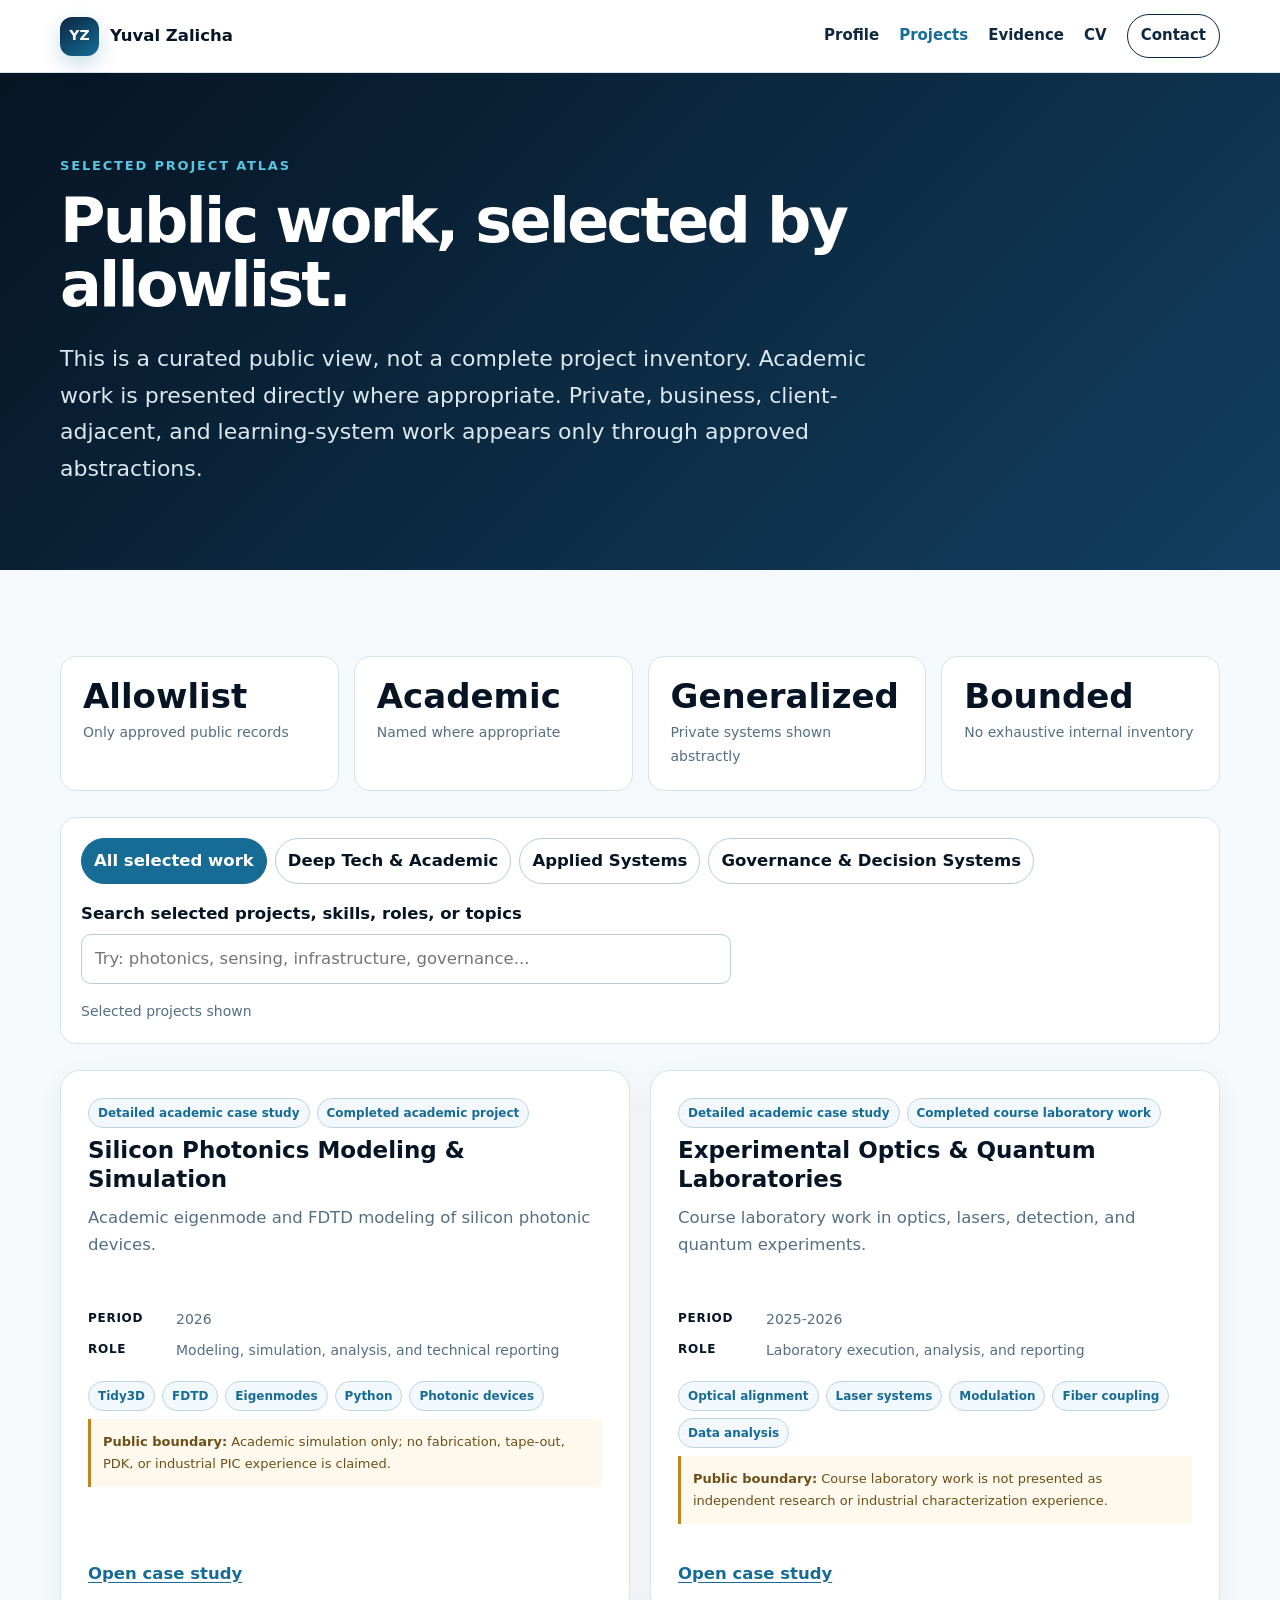
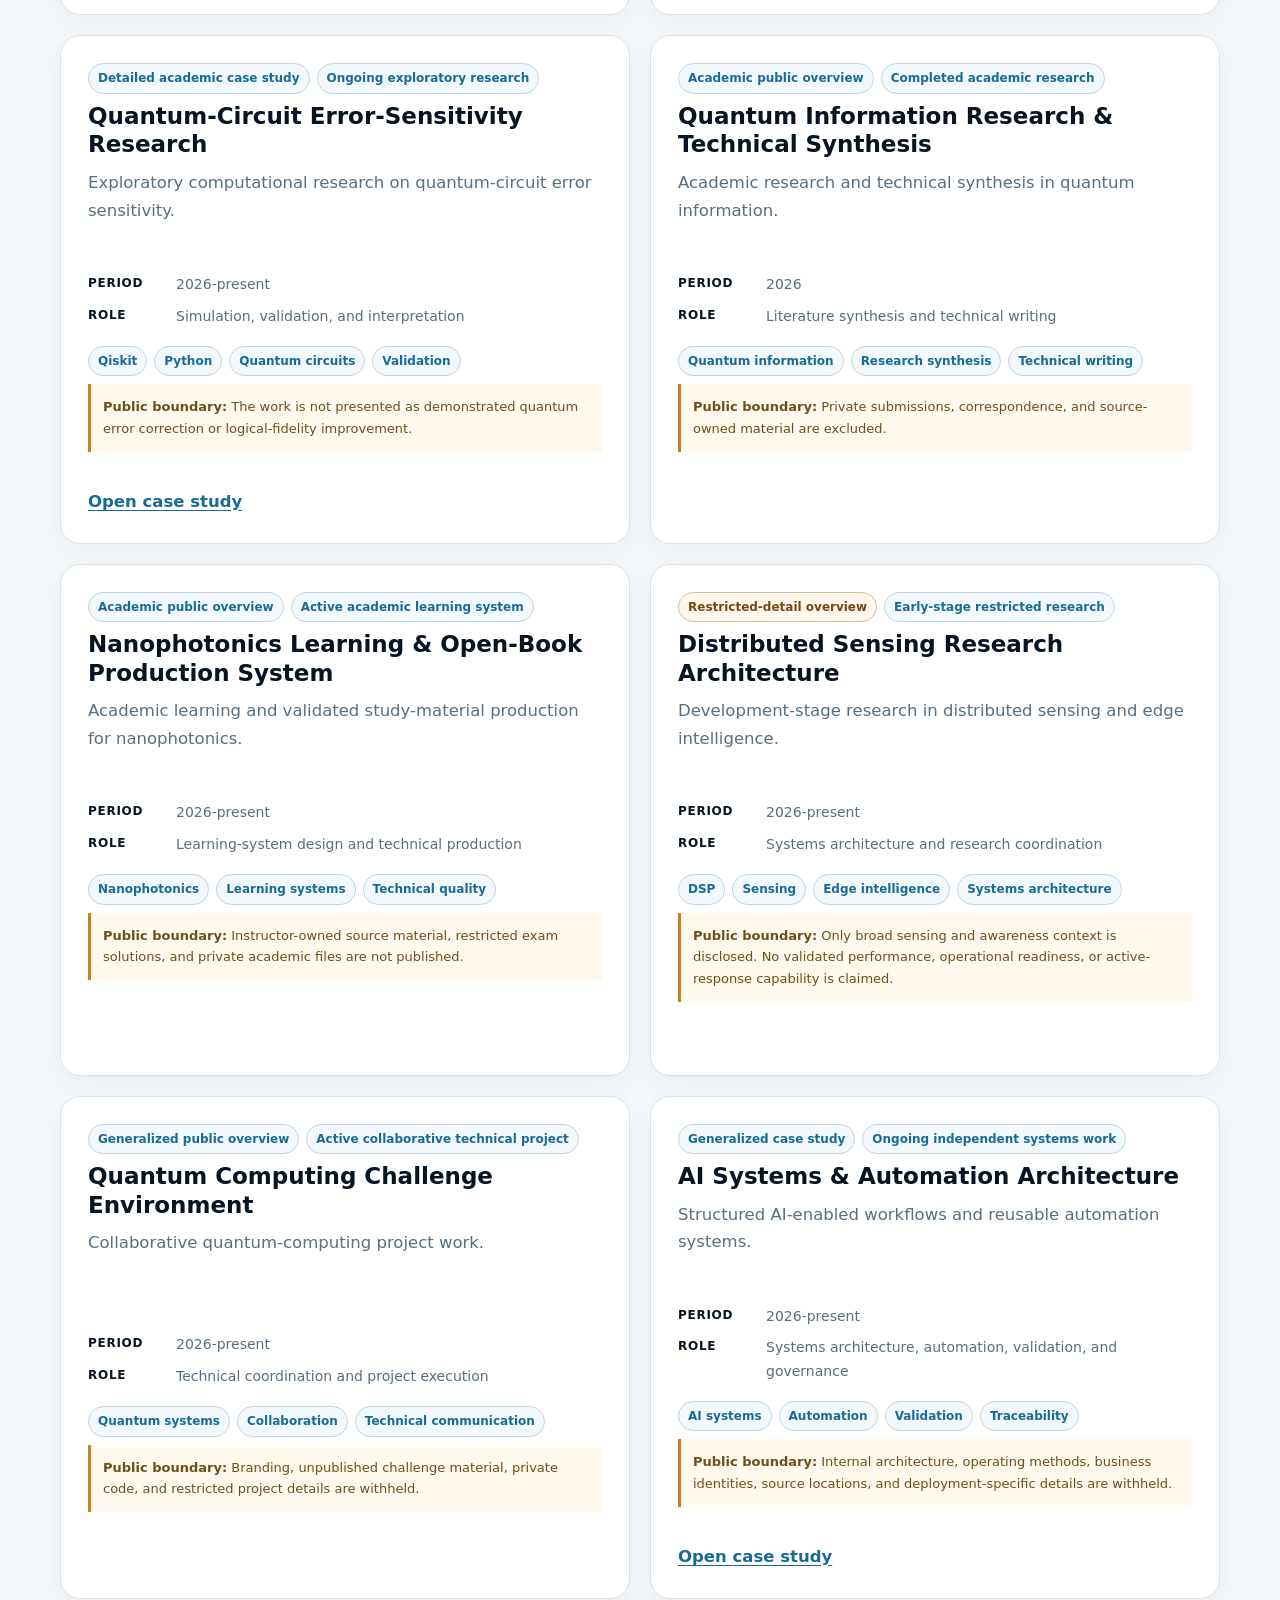
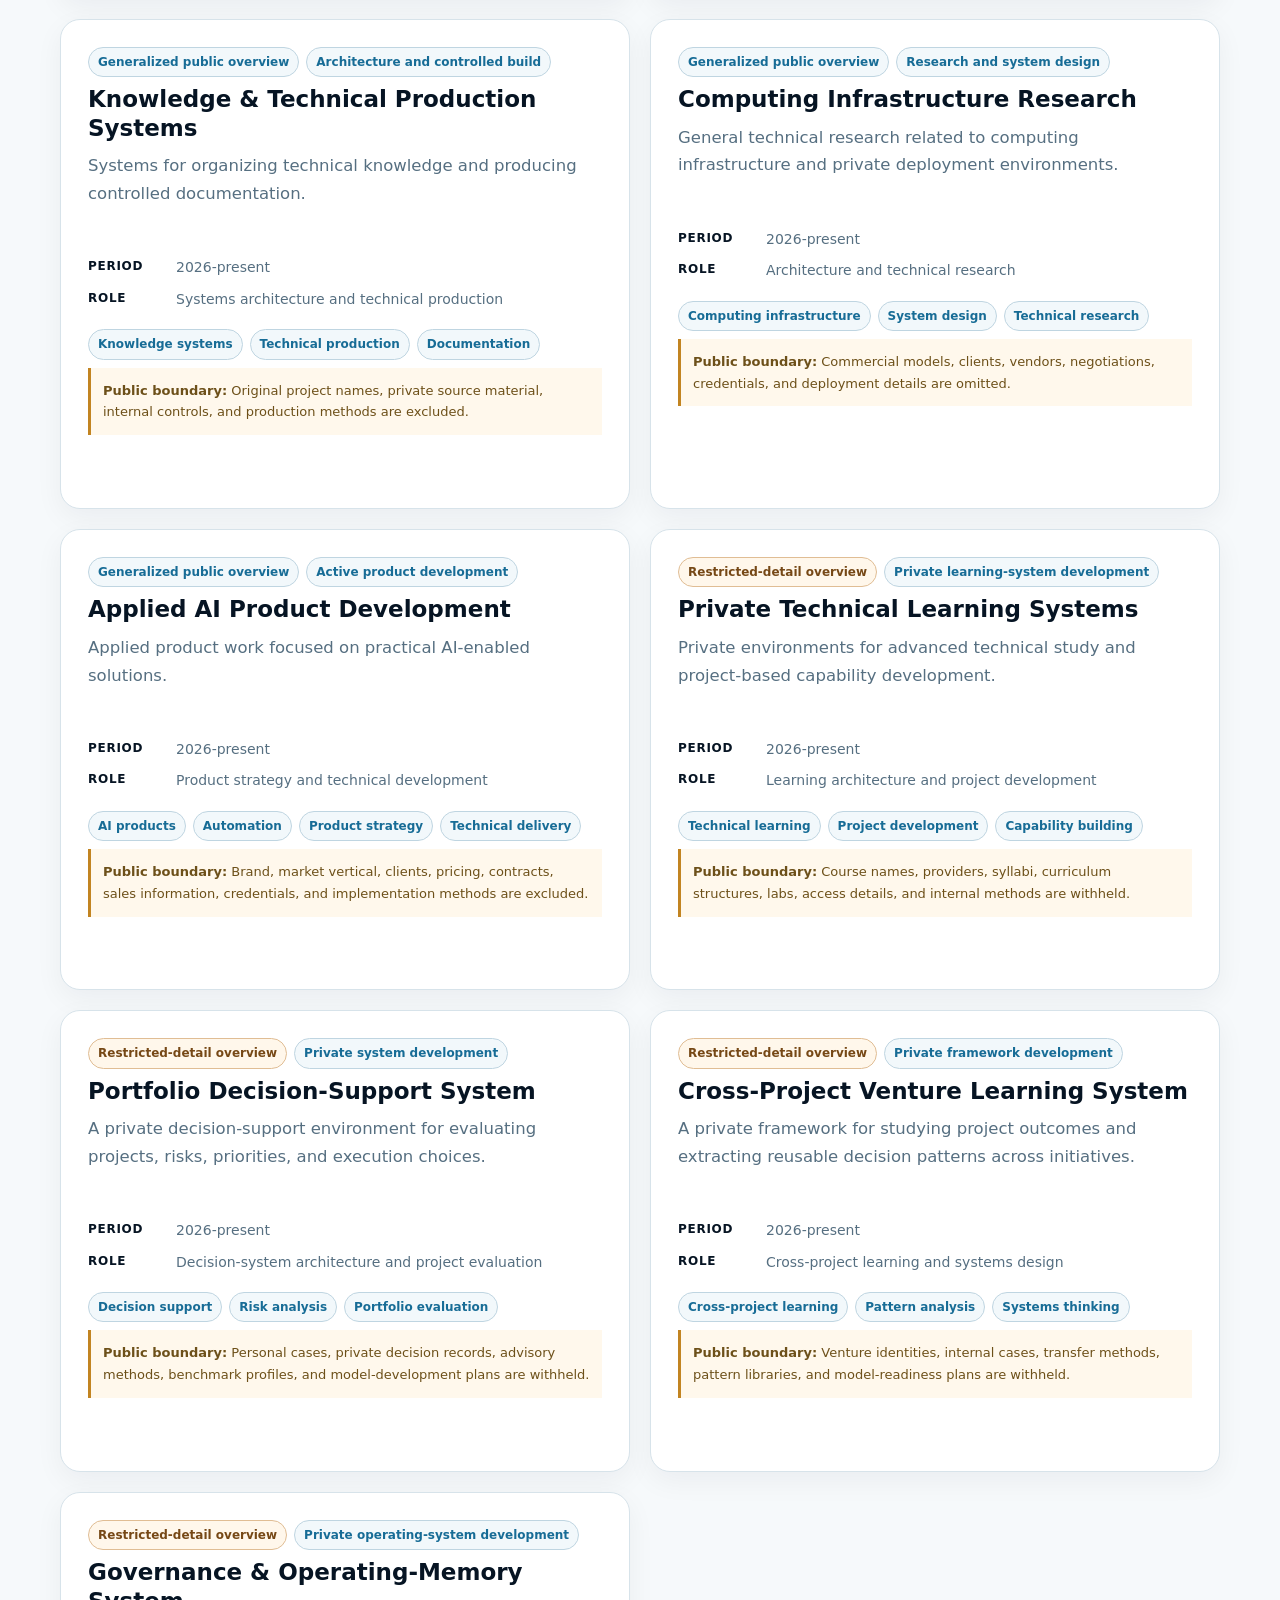
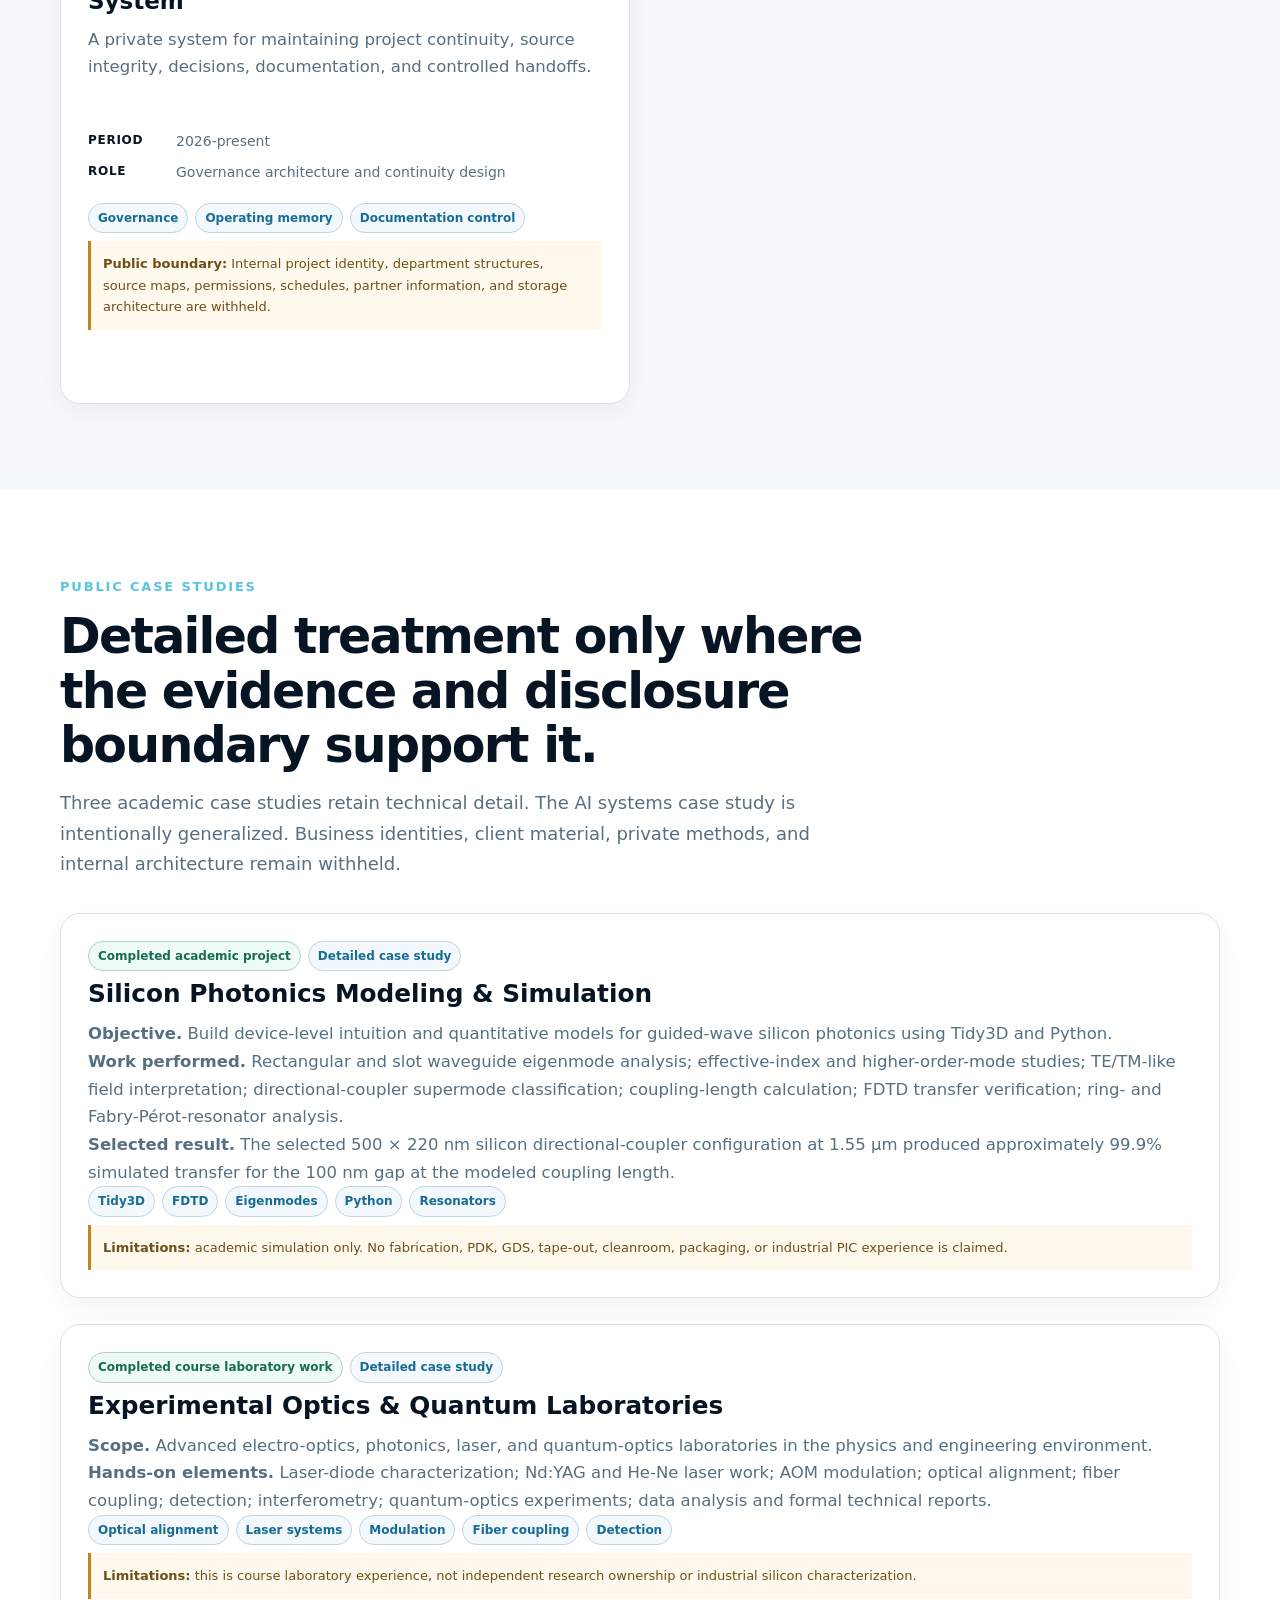
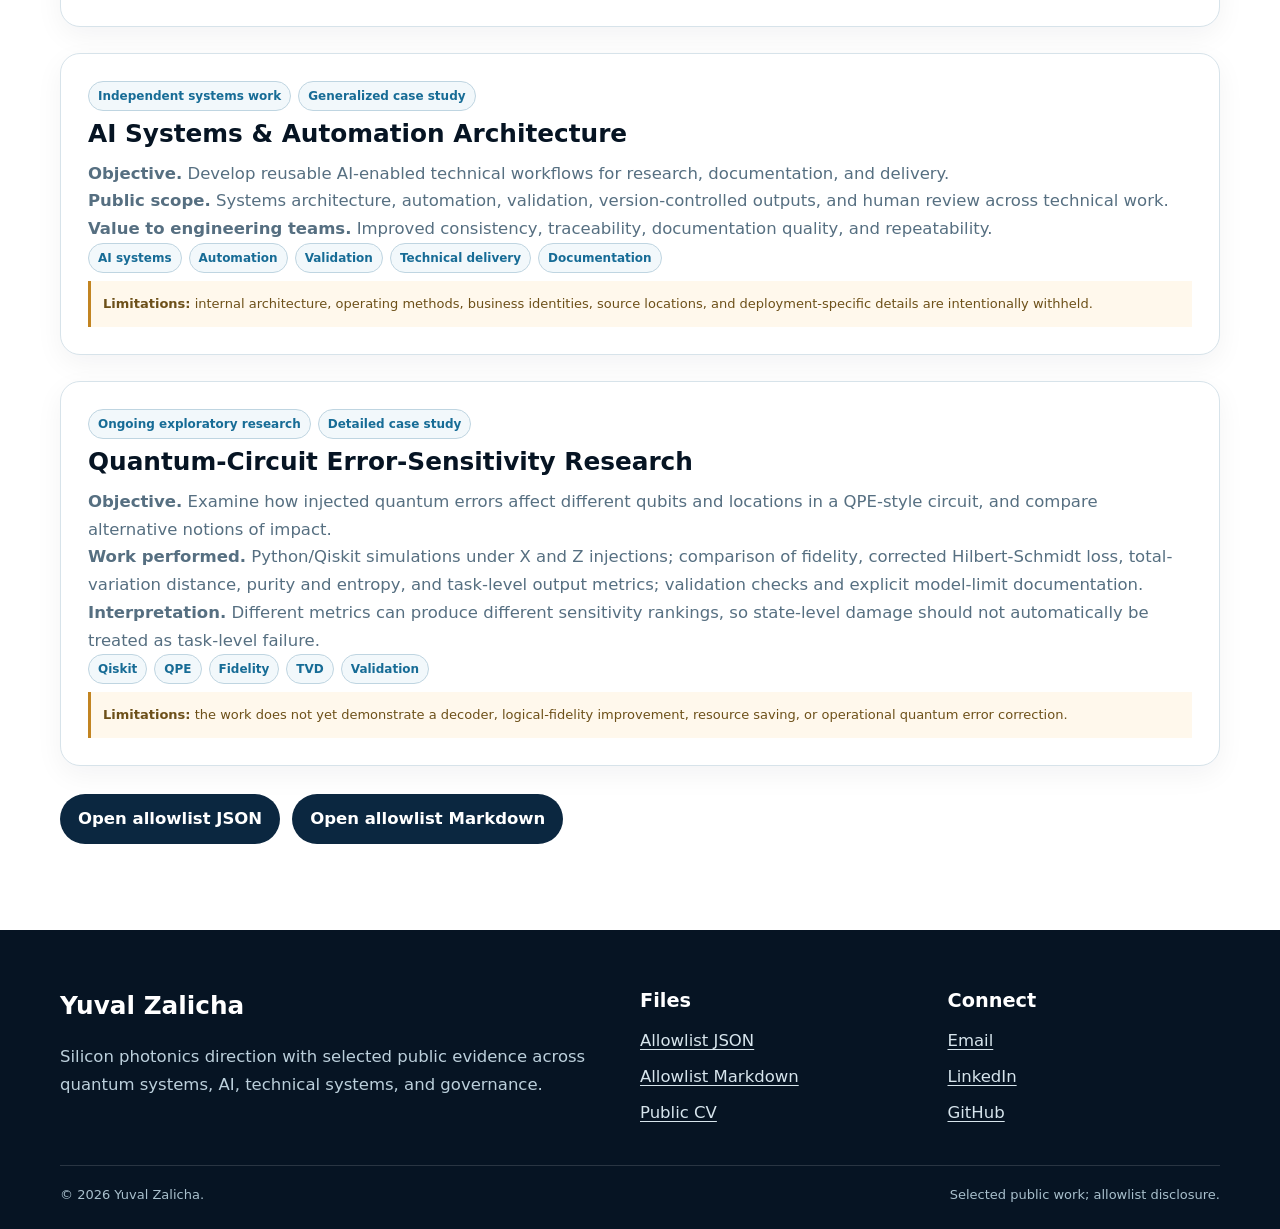
==== commit 24c20d2f: "Load effective eight-pixel boundary spacing" ====
--- a/projects/index.html
+++ b/projects/index.html
@@ -1 +1 @@
-<!doctype html><html lang="en"><head><meta charset="utf-8"><meta name="viewport" content="width=device-width,initial-scale=1"><meta name="robots" content="index,follow"><title>Selected Project Atlas | Yuval Zalicha</title><meta name="description" content="Allowlisted public project atlas across deep tech, applied systems, governance, and technical learning."><link rel="canonical" href="https://yuvalzalicha.github.io/projects/"><link rel="icon" href="../assets/favicon.svg" type="image/svg+xml"><link rel="stylesheet" href="../assets/site.css?v=0.2.8.2"><meta property="og:title" content="Selected Project Atlas | Yuval Zalicha"><meta property="og:description" content="A curated public allowlist with visible status and disclosure boundaries."><meta property="og:url" content="https://yuvalzalicha.github.io/projects/"><meta property="og:image" content="https://yuvalzalicha.github.io/assets/social-card.svg"></head><body><a class="skip-link" href="#main">Skip to content</a><header class="site-header"><div class="container nav-wrap"><a class="brand" href="../index.html"><span class="brand-mark">YZ</span><span>Yuval Zalicha</span></a><button class="nav-toggle" type="button" aria-expanded="false" aria-controls="site-navigation">Menu</button><nav class="site-nav" id="site-navigation" data-open="false"><a href="../profile.html">Profile</a><a aria-current="page" href="./">Projects</a><a href="../evidence.html">Evidence</a><a href="../cv.html">CV</a><a class="nav-cta" href="mailto:yuvalzalicha@gmail.com">Contact</a></nav></div></header><main id="main"><section class="page-hero"><div class="container page-title"><p class="eyebrow">Selected project atlas</p><h1>Public work, selected by allowlist.</h1><p class="page-deck">This is a curated public view, not a complete project inventory. Academic work is presented directly where appropriate. Private, business, client-adjacent, and learning-system work appears only through approved abstractions.</p></div></section><section class="section section-soft"><div class="container"><div class="portfolio-stats"><div class="portfolio-stat"><strong>Allowlist</strong><span>Only approved public records</span></div><div class="portfolio-stat"><strong>Academic</strong><span>Named where appropriate</span></div><div class="portfolio-stat"><strong>Generalized</strong><span>Private systems shown abstractly</span></div><div class="portfolio-stat"><strong>Bounded</strong><span>No exhaustive internal inventory</span></div></div><div class="atlas-toolbar"><div class="filter-group" aria-label="Filter projects"><button class="filter-button is-active" type="button" data-filter="all">All selected work</button><button class="filter-button" type="button" data-filter="deep-tech">Deep Tech & Academic</button><button class="filter-button" type="button" data-filter="applied-systems">Applied Systems</button><button class="filter-button" type="button" data-filter="governance">Governance & Decision Systems</button></div><label class="project-search"><span>Search selected projects, skills, roles, or topics</span><input type="search" data-project-search placeholder="Try: photonics, sensing, infrastructure, governance..."></label><p class="results-count" data-results-count aria-live="polite">Loading public allowlist...</p></div><div class="atlas-grid" data-project-grid></div><div class="no-results" data-no-results hidden><h2>No matching projects</h2><p>Clear the search field or choose another domain.</p></div></div></section><section class="section"><div class="container"><div class="section-heading"><p class="section-kicker">Public case studies</p><h2>Detailed treatment only where the evidence and disclosure boundary support it.</h2><p class="section-intro">Three academic case studies retain technical detail. The AI systems case study is intentionally generalized. Business identities, client material, private methods, and internal architecture remain withheld.</p></div><article class="card case-study" id="silicon-photonics"><div class="tag-row"><span class="tag status">Completed academic project</span><span class="tag">Detailed case study</span></div><h2>Silicon Photonics Modeling & Simulation</h2><p><strong>Objective.</strong> Build device-level intuition and quantitative models for guided-wave silicon photonics using Tidy3D and Python.</p><p><strong>Work performed.</strong> Rectangular and slot waveguide eigenmode analysis; effective-index and higher-order-mode studies; TE/TM-like field interpretation; directional-coupler supermode classification; coupling-length calculation; FDTD transfer verification; ring- and Fabry-Pérot-resonator analysis.</p><p><strong>Selected result.</strong> The selected 500 × 220 nm silicon directional-coupler configuration at 1.55 μm produced approximately 99.9% simulated transfer for the 100 nm gap at the modeled coupling length.</p><div class="skill-tags"><span class="tag">Tidy3D</span><span class="tag">FDTD</span><span class="tag">Eigenmodes</span><span class="tag">Python</span><span class="tag">Resonators</span></div><p class="atlas-boundary"><strong>Limitations:</strong> academic simulation only. No fabrication, PDK, GDS, tape-out, cleanroom, packaging, or industrial PIC experience is claimed.</p></article><article class="card case-study" id="experimental-optics"><div class="tag-row"><span class="tag status">Completed course laboratory work</span><span class="tag">Detailed case study</span></div><h2>Experimental Optics & Quantum Laboratories</h2><p><strong>Scope.</strong> Advanced electro-optics, photonics, laser, and quantum-optics laboratories in the physics and engineering environment.</p><p><strong>Hands-on elements.</strong> Laser-diode characterization; Nd:YAG and He-Ne laser work; AOM modulation; optical alignment; fiber coupling; detection; interferometry; quantum-optics experiments; data analysis and formal technical reports.</p><div class="skill-tags"><span class="tag">Optical alignment</span><span class="tag">Laser systems</span><span class="tag">Modulation</span><span class="tag">Fiber coupling</span><span class="tag">Detection</span></div><p class="atlas-boundary"><strong>Limitations:</strong> this is course laboratory experience, not independent research ownership or industrial silicon characterization.</p></article><article class="card case-study" id="ai-systems"><div class="tag-row"><span class="tag">Independent systems work</span><span class="tag">Generalized case study</span></div><h2>AI Systems & Automation Architecture</h2><p><strong>Objective.</strong> Develop reusable AI-enabled technical workflows for research, documentation, and delivery.</p><p><strong>Public scope.</strong> Systems architecture, automation, validation, version-controlled outputs, and human review across technical work.</p><p><strong>Value to engineering teams.</strong> Improved consistency, traceability, documentation quality, and repeatability.</p><div class="skill-tags"><span class="tag">AI systems</span><span class="tag">Automation</span><span class="tag">Validation</span><span class="tag">Technical delivery</span><span class="tag">Documentation</span></div><p class="atlas-boundary"><strong>Limitations:</strong> internal architecture, operating methods, business identities, source locations, and deployment-specific details are intentionally withheld.</p></article><article class="card case-study" id="quantum-error-sensitivity"><div class="tag-row"><span class="tag">Ongoing exploratory research</span><span class="tag">Detailed case study</span></div><h2>Quantum-Circuit Error-Sensitivity Research</h2><p><strong>Objective.</strong> Examine how injected quantum errors affect different qubits and locations in a QPE-style circuit, and compare alternative notions of impact.</p><p><strong>Work performed.</strong> Python/Qiskit simulations under X and Z injections; comparison of fidelity, corrected Hilbert-Schmidt loss, total-variation distance, purity and entropy, and task-level output metrics; validation checks and explicit model-limit documentation.</p><p><strong>Interpretation.</strong> Different metrics can produce different sensitivity rankings, so state-level damage should not automatically be treated as task-level failure.</p><div class="skill-tags"><span class="tag">Qiskit</span><span class="tag">QPE</span><span class="tag">Fidelity</span><span class="tag">TVD</span><span class="tag">Validation</span></div><p class="atlas-boundary"><strong>Limitations:</strong> the work does not yet demonstrate a decoder, logical-fidelity improvement, resource saving, or operational quantum error correction.</p></article><div class="hero-actions"><a class="button button-dark" href="../data/project-atlas.json">Open allowlist JSON</a><a class="button button-dark" href="../data/project-atlas.md">Open allowlist Markdown</a></div></div></section></main><footer class="site-footer"><div class="container footer-grid"><div><h2>Yuval Zalicha</h2><p>Silicon photonics direction with selected public evidence across quantum systems, AI, technical systems, and governance.</p></div><div><h3>Files</h3><ul class="footer-links"><li><a href="../data/project-atlas.json">Allowlist JSON</a></li><li><a href="../data/project-atlas.md">Allowlist Markdown</a></li><li><a href="../cv.html">Public CV</a></li></ul></div><div><h3>Connect</h3><ul class="footer-links"><li><a href="mailto:yuvalzalicha@gmail.com">Email</a></li><li><a href="https://www.linkedin.com/in/yuvalzalicha" target="_blank" rel="noopener noreferrer">LinkedIn</a></li><li><a href="https://github.com/Yuvalzalicha" target="_blank" rel="noopener noreferrer">GitHub</a></li></ul></div></div><div class="container footer-bottom"><span>© <span data-year>2026</span> Yuval Zalicha.</span><span>Selected public work; allowlist disclosure.</span></div></footer><script src="../assets/site.js?v=0.2.8.1" defer></script></body></html>+<!doctype html><html lang="en"><head><meta charset="utf-8"><meta name="viewport" content="width=device-width,initial-scale=1"><meta name="robots" content="index,follow"><title>Selected Project Atlas | Yuval Zalicha</title><meta name="description" content="Allowlisted public project atlas across deep tech, applied systems, governance, and technical learning."><link rel="canonical" href="https://yuvalzalicha.github.io/projects/"><link rel="icon" href="../assets/favicon.svg" type="image/svg+xml"><link rel="stylesheet" href="../assets/site.css?v=0.2.8.3"><meta property="og:title" content="Selected Project Atlas | Yuval Zalicha"><meta property="og:description" content="A curated public allowlist with visible status and disclosure boundaries."><meta property="og:url" content="https://yuvalzalicha.github.io/projects/"><meta property="og:image" content="https://yuvalzalicha.github.io/assets/social-card.svg"></head><body><a class="skip-link" href="#main">Skip to content</a><header class="site-header"><div class="container nav-wrap"><a class="brand" href="../index.html"><span class="brand-mark">YZ</span><span>Yuval Zalicha</span></a><button class="nav-toggle" type="button" aria-expanded="false" aria-controls="site-navigation">Menu</button><nav class="site-nav" id="site-navigation" data-open="false"><a href="../profile.html">Profile</a><a aria-current="page" href="./">Projects</a><a href="../evidence.html">Evidence</a><a href="../cv.html">CV</a><a class="nav-cta" href="mailto:yuvalzalicha@gmail.com">Contact</a></nav></div></header><main id="main"><section class="page-hero"><div class="container page-title"><p class="eyebrow">Selected project atlas</p><h1>Public work, selected by allowlist.</h1><p class="page-deck">This is a curated public view, not a complete project inventory. Academic work is presented directly where appropriate. Private, business, client-adjacent, and learning-system work appears only through approved abstractions.</p></div></section><section class="section section-soft"><div class="container"><div class="portfolio-stats"><div class="portfolio-stat"><strong>Allowlist</strong><span>Only approved public records</span></div><div class="portfolio-stat"><strong>Academic</strong><span>Named where appropriate</span></div><div class="portfolio-stat"><strong>Generalized</strong><span>Private systems shown abstractly</span></div><div class="portfolio-stat"><strong>Bounded</strong><span>No exhaustive internal inventory</span></div></div><div class="atlas-toolbar"><div class="filter-group" aria-label="Filter projects"><button class="filter-button is-active" type="button" data-filter="all">All selected work</button><button class="filter-button" type="button" data-filter="deep-tech">Deep Tech & Academic</button><button class="filter-button" type="button" data-filter="applied-systems">Applied Systems</button><button class="filter-button" type="button" data-filter="governance">Governance & Decision Systems</button></div><label class="project-search"><span>Search selected projects, skills, roles, or topics</span><input type="search" data-project-search placeholder="Try: photonics, sensing, infrastructure, governance..."></label><p class="results-count" data-results-count aria-live="polite">Loading public allowlist...</p></div><div class="atlas-grid" data-project-grid></div><div class="no-results" data-no-results hidden><h2>No matching projects</h2><p>Clear the search field or choose another domain.</p></div></div></section><section class="section"><div class="container"><div class="section-heading"><p class="section-kicker">Public case studies</p><h2>Detailed treatment only where the evidence and disclosure boundary support it.</h2><p class="section-intro">Three academic case studies retain technical detail. The AI systems case study is intentionally generalized. Business identities, client material, private methods, and internal architecture remain withheld.</p></div><article class="card case-study" id="silicon-photonics"><div class="tag-row"><span class="tag status">Completed academic project</span><span class="tag">Detailed case study</span></div><h2>Silicon Photonics Modeling & Simulation</h2><p><strong>Objective.</strong> Build device-level intuition and quantitative models for guided-wave silicon photonics using Tidy3D and Python.</p><p><strong>Work performed.</strong> Rectangular and slot waveguide eigenmode analysis; effective-index and higher-order-mode studies; TE/TM-like field interpretation; directional-coupler supermode classification; coupling-length calculation; FDTD transfer verification; ring- and Fabry-Pérot-resonator analysis.</p><p><strong>Selected result.</strong> The selected 500 × 220 nm silicon directional-coupler configuration at 1.55 μm produced approximately 99.9% simulated transfer for the 100 nm gap at the modeled coupling length.</p><div class="skill-tags"><span class="tag">Tidy3D</span><span class="tag">FDTD</span><span class="tag">Eigenmodes</span><span class="tag">Python</span><span class="tag">Resonators</span></div><p class="atlas-boundary"><strong>Limitations:</strong> academic simulation only. No fabrication, PDK, GDS, tape-out, cleanroom, packaging, or industrial PIC experience is claimed.</p></article><article class="card case-study" id="experimental-optics"><div class="tag-row"><span class="tag status">Completed course laboratory work</span><span class="tag">Detailed case study</span></div><h2>Experimental Optics & Quantum Laboratories</h2><p><strong>Scope.</strong> Advanced electro-optics, photonics, laser, and quantum-optics laboratories in the physics and engineering environment.</p><p><strong>Hands-on elements.</strong> Laser-diode characterization; Nd:YAG and He-Ne laser work; AOM modulation; optical alignment; fiber coupling; detection; interferometry; quantum-optics experiments; data analysis and formal technical reports.</p><div class="skill-tags"><span class="tag">Optical alignment</span><span class="tag">Laser systems</span><span class="tag">Modulation</span><span class="tag">Fiber coupling</span><span class="tag">Detection</span></div><p class="atlas-boundary"><strong>Limitations:</strong> this is course laboratory experience, not independent research ownership or industrial silicon characterization.</p></article><article class="card case-study" id="ai-systems"><div class="tag-row"><span class="tag">Independent systems work</span><span class="tag">Generalized case study</span></div><h2>AI Systems & Automation Architecture</h2><p><strong>Objective.</strong> Develop reusable AI-enabled technical workflows for research, documentation, and delivery.</p><p><strong>Public scope.</strong> Systems architecture, automation, validation, version-controlled outputs, and human review across technical work.</p><p><strong>Value to engineering teams.</strong> Improved consistency, traceability, documentation quality, and repeatability.</p><div class="skill-tags"><span class="tag">AI systems</span><span class="tag">Automation</span><span class="tag">Validation</span><span class="tag">Technical delivery</span><span class="tag">Documentation</span></div><p class="atlas-boundary"><strong>Limitations:</strong> internal architecture, operating methods, business identities, source locations, and deployment-specific details are intentionally withheld.</p></article><article class="card case-study" id="quantum-error-sensitivity"><div class="tag-row"><span class="tag">Ongoing exploratory research</span><span class="tag">Detailed case study</span></div><h2>Quantum-Circuit Error-Sensitivity Research</h2><p><strong>Objective.</strong> Examine how injected quantum errors affect different qubits and locations in a QPE-style circuit, and compare alternative notions of impact.</p><p><strong>Work performed.</strong> Python/Qiskit simulations under X and Z injections; comparison of fidelity, corrected Hilbert-Schmidt loss, total-variation distance, purity and entropy, and task-level output metrics; validation checks and explicit model-limit documentation.</p><p><strong>Interpretation.</strong> Different metrics can produce different sensitivity rankings, so state-level damage should not automatically be treated as task-level failure.</p><div class="skill-tags"><span class="tag">Qiskit</span><span class="tag">QPE</span><span class="tag">Fidelity</span><span class="tag">TVD</span><span class="tag">Validation</span></div><p class="atlas-boundary"><strong>Limitations:</strong> the work does not yet demonstrate a decoder, logical-fidelity improvement, resource saving, or operational quantum error correction.</p></article><div class="hero-actions"><a class="button button-dark" href="../data/project-atlas.json">Open allowlist JSON</a><a class="button button-dark" href="../data/project-atlas.md">Open allowlist Markdown</a></div></div></section></main><footer class="site-footer"><div class="container footer-grid"><div><h2>Yuval Zalicha</h2><p>Silicon photonics direction with selected public evidence across quantum systems, AI, technical systems, and governance.</p></div><div><h3>Files</h3><ul class="footer-links"><li><a href="../data/project-atlas.json">Allowlist JSON</a></li><li><a href="../data/project-atlas.md">Allowlist Markdown</a></li><li><a href="../cv.html">Public CV</a></li></ul></div><div><h3>Connect</h3><ul class="footer-links"><li><a href="mailto:yuvalzalicha@gmail.com">Email</a></li><li><a href="https://www.linkedin.com/in/yuvalzalicha" target="_blank" rel="noopener noreferrer">LinkedIn</a></li><li><a href="https://github.com/Yuvalzalicha" target="_blank" rel="noopener noreferrer">GitHub</a></li></ul></div></div><div class="container footer-bottom"><span>© <span data-year>2026</span> Yuval Zalicha.</span><span>Selected public work; allowlist disclosure.</span></div></footer><script src="../assets/site.js?v=0.2.8.1" defer></script></body></html>
--- a/assets/site.css
+++ b/assets/site.css
@@ -1 +1 @@
-:root{--navy:#061423;--navy2:#0b2740;--ink:#10283d;--muted:#566f81;--blue:#176c96;--cyan:#58c5df;--pale:#eef7fa;--paper:#f6f9fb;--line:#d7e3ea;--white:#fff;--green:#176c53;--amber:#8a5a00;--purple:#624786;--shadow:0 18px 52px rgba(6,20,35,.11);--radius:20px;--content:1160px}*{box-sizing:border-box}html{scroll-behavior:smooth}body{margin:0;background:var(--white);color:var(--ink);font:16.5px/1.68 Inter,ui-sans-serif,system-ui,-apple-system,BlinkMacSystemFont,"Segoe UI",sans-serif;text-rendering:optimizeLegibility}a{color:var(--blue);text-underline-offset:3px}a:hover{color:var(--navy)}button,input{font:inherit}:focus-visible{outline:3px solid var(--cyan);outline-offset:3px}.container{width:min(calc(100% - 38px),var(--content));margin-inline:auto}.narrow{width:min(calc(100% - 38px),840px);margin-inline:auto}.skip-link{position:fixed;z-index:1000;left:12px;top:10px;padding:9px 13px;background:#fff;color:var(--navy);border:2px solid var(--navy);border-radius:8px;transform:translateY(-180%)}.skip-link:focus{transform:none}.site-header{position:sticky;top:0;z-index:50;background:rgba(255,255,255,.95);backdrop-filter:blur(14px);border-bottom:1px solid rgba(215,227,234,.92)}.nav-wrap{min-height:72px;display:flex;align-items:center;justify-content:space-between;gap:22px}.brand{display:flex;align-items:center;gap:11px;color:var(--navy);text-decoration:none;font-weight:800}.brand-mark{display:grid;place-items:center;width:39px;height:39px;border-radius:12px;background:linear-gradient(145deg,var(--navy2),var(--blue));color:#fff;font-size:14px;box-shadow:0 8px 20px rgba(23,108,150,.22)}.site-nav{display:flex;align-items:center;gap:20px}.site-nav a{color:var(--ink);text-decoration:none;font-size:15px;font-weight:700}.site-nav a:hover,.site-nav a[aria-current=page]{color:var(--blue)}.nav-cta{padding:8px 13px;border:1px solid var(--navy2);border-radius:999px}.nav-toggle{display:none;padding:8px 11px;border:1px solid var(--line);border-radius:9px;background:#fff;color:var(--navy);font-weight:750}.hero{position:relative;overflow:hidden;color:#fff;background:linear-gradient(135deg,var(--navy) 0%,#0b2b46 62%,#176c96 100%)}.hero:before{content:"";position:absolute;inset:-20% -10% auto auto;width:560px;height:560px;border-radius:50%;background:radial-gradient(circle,rgba(88,197,223,.26),transparent 68%)}.hero-inner{position:relative;display:grid;grid-template-columns:minmax(0,1.3fr) minmax(280px,.7fr);align-items:center;gap:50px;min-height:610px;padding-block:84px}.eyebrow,.section-kicker{margin:0 0 12px;color:var(--cyan);font-size:13px;font-weight:850;letter-spacing:.14em;text-transform:uppercase}.hero h1,.page-hero h1{margin:0;max-width:900px;font-size:clamp(42px,6vw,76px);line-height:1.03;letter-spacing:-.045em}.hero-lead,.page-deck{max-width:820px;margin:24px 0 0;color:#d9e8f1;font-size:clamp(18px,2vw,22px)}.hero-panel{padding:28px;border:1px solid rgba(255,255,255,.22);border-radius:var(--radius);background:rgba(255,255,255,.08);box-shadow:0 20px 60px rgba(0,0,0,.16)}.hero-panel h2{margin:0 0 14px;color:#fff;font-size:20px}.status-list,.check-list,.footer-links{margin:0;padding:0;list-style:none}.status-list{display:grid;gap:14px}.status-list li{display:grid;grid-template-columns:10px 1fr;gap:11px;color:#e7f1f5;font-size:14px}.status-dot{width:8px;height:8px;margin-top:8px;border-radius:50%;background:var(--cyan);box-shadow:0 0 0 4px rgba(88,197,223,.13)}.hero-actions{display:flex;flex-wrap:wrap;gap:12px;margin-top:28px}.button{display:inline-flex;align-items:center;justify-content:center;min-height:45px;padding:10px 17px;border:1px solid transparent;border-radius:999px;text-decoration:none;font-weight:800;cursor:pointer}.button-primary{background:var(--cyan);color:var(--navy)}.button-primary:hover{background:#7dd5e8;color:var(--navy)}.button-secondary{border-color:rgba(255,255,255,.48);background:rgba(255,255,255,.06);color:#fff}.button-secondary:hover{background:#fff;color:var(--navy)}.button-dark{background:var(--navy2);color:#fff}.button-dark:hover{background:var(--blue);color:#fff}.section{padding-block:86px}.section-soft{background:var(--paper)}.section-dark{background:var(--navy);color:#e9f2f6}.section-heading{max-width:820px;margin-bottom:34px}.section-heading h2,.section-dark h2{margin:0;color:var(--navy);font-size:clamp(31px,4vw,49px);line-height:1.12;letter-spacing:-.035em}.section-dark h2{color:#fff}.section-intro{margin:14px 0 0;color:var(--muted);font-size:18px}.section-dark .section-intro{color:#c8d9e3}.grid-2,.grid-3,.grid-4{display:grid;gap:20px}.grid-2{grid-template-columns:repeat(2,minmax(0,1fr))}.grid-3{grid-template-columns:repeat(3,minmax(0,1fr))}.grid-4{grid-template-columns:repeat(4,minmax(0,1fr))}.card{padding:27px;border:1px solid var(--line);border-radius:var(--radius);background:#fff;box-shadow:0 9px 28px rgba(6,20,35,.05)}.card h2,.card h3{margin:8px 0 10px;color:var(--navy);line-height:1.25}.card h3{font-size:22px}.card p{margin:0;color:var(--muted)}.card-number{color:var(--blue);font-size:12px;font-weight:850;letter-spacing:.11em}.card-link{display:inline-block;margin-top:18px;font-weight:800}.portfolio-stats{display:grid;grid-template-columns:repeat(4,minmax(0,1fr));gap:15px;margin-bottom:26px}.portfolio-stat{padding:22px;border:1px solid var(--line);border-radius:16px;background:#fff}.portfolio-stat strong{display:block;color:var(--navy);font-size:34px;line-height:1}.portfolio-stat span{display:block;margin-top:8px;color:var(--muted);font-size:14px}.tag-row,.skill-tags{display:flex;flex-wrap:wrap;gap:7px}.tag{display:inline-flex;padding:4px 9px;border:1px solid #bfd5e1;border-radius:999px;background:#f2f8fb;color:var(--blue);font-size:12px;font-weight:800}.tag.status{border-color:#acd5c7;background:#eefaf5;color:var(--green)}.tag.restricted{border-color:#e0bd94;background:#fff7eb;color:#764816}.tag.anonymized{border-color:#cfbee5;background:#f7f2fc;color:var(--purple)}.highlight-row{display:grid;grid-template-columns:repeat(3,minmax(0,1fr));gap:18px}.highlight{padding:25px;border-left:4px solid var(--cyan);border-radius:13px;background:var(--paper)}.highlight strong{display:block;color:var(--navy);font-size:35px}.highlight span{color:var(--muted)}.split{display:grid;grid-template-columns:1fr 1fr;gap:56px;align-items:start}.check-list{display:grid;gap:13px}.check-list li{position:relative;padding-left:27px}.check-list li:before{content:"✓";position:absolute;left:0;color:var(--cyan);font-weight:900}.contact-band{display:grid;grid-template-columns:1fr auto;align-items:center;gap:28px;padding:34px;border-radius:var(--radius);background:linear-gradient(135deg,var(--navy2),var(--blue));color:#fff}.contact-band h2{margin:0;font-size:30px}.contact-band p{margin:8px 0 0;color:#d9e8f1}.page-hero{padding-block:82px;color:#fff;background:linear-gradient(135deg,var(--navy),#123f60)}.breadcrumbs{margin:0 0 16px;color:#c7d9e4;font-size:14px}.breadcrumbs a{color:#e9f5f8}.page-title h1{font-size:clamp(38px,5vw,62px)}.prose h2{margin:38px 0 10px;color:var(--navy);font-size:28px}.prose h3{margin:25px 0 8px;color:var(--navy)}.prose p,.prose li{color:#334f61}.definition-grid{display:grid;grid-template-columns:180px 1fr;margin:22px 0;border-top:1px solid var(--line)}.definition-grid dt,.definition-grid dd{margin:0;padding:13px 0;border-bottom:1px solid var(--line)}.definition-grid dt{font-weight:800;color:var(--navy)}.definition-grid dd{color:var(--muted)}.link-cards{display:grid;grid-template-columns:repeat(3,minmax(0,1fr));gap:16px}.link-card{display:block;padding:19px;border:1px solid var(--line);border-radius:14px;background:#fff;text-decoration:none}.link-card strong,.link-card span{display:block}.link-card strong{color:var(--navy)}.link-card span{margin-top:4px;color:var(--muted);font-size:14px}.atlas-toolbar{display:grid;gap:16px;margin-bottom:26px;padding:20px;border:1px solid var(--line);border-radius:16px;background:#fff}.filter-group{display:flex;flex-wrap:wrap;gap:8px}.filter-button{padding:8px 12px;border:1px solid #b9ccd7;border-radius:999px;background:#fff;color:var(--navy);font-weight:800;cursor:pointer}.filter-button:hover,.filter-button.is-active{border-color:var(--blue);background:var(--blue);color:#fff}.project-search{display:grid;gap:6px;max-width:650px}.project-search span{font-weight:800;color:var(--navy)}.project-search input{min-height:45px;padding:10px 13px;border:1px solid #b9ccd7;border-radius:10px}.results-count{margin:0;color:var(--muted);font-size:14px}.atlas-grid{display:grid;grid-template-columns:repeat(2,minmax(0,1fr));gap:20px}.atlas-card{display:flex;flex-direction:column;min-height:450px}.atlas-card[hidden]{display:none}.atlas-card h2{font-size:23px}.atlas-summary{min-height:86px}.atlas-facts{display:grid;gap:8px;margin:18px 0}.atlas-facts>div{display:grid;grid-template-columns:78px 1fr;gap:10px}.atlas-facts dt{font-size:12px;font-weight:850;letter-spacing:.06em;text-transform:uppercase;color:var(--navy)}.atlas-facts dd{margin:0;color:var(--muted);font-size:14px}.card .atlas-boundary{margin-top:24px;padding:12px;border-left:3px solid #c28421;background:#fff8ec;color:#6d5019;font-size:13px}.atlas-footer{display:flex;justify-content:space-between;align-items:center;gap:12px;margin-top:auto;padding-top:18px}.no-results{padding:40px;border:1px dashed #b9ccd7;border-radius:16px;text-align:center;background:#fff}.case-study{scroll-margin-top:95px}.case-study+.case-study{margin-top:26px}.site-footer{padding:55px 0 24px;background:var(--navy);color:#d7e5ed}.footer-grid{display:grid;grid-template-columns:2fr 1fr 1fr;gap:35px}.site-footer h2,.site-footer h3{margin:0 0 10px;color:#fff}.site-footer p{color:#bcd0dc}.footer-links{display:grid;gap:8px}.footer-links a{color:#d7e5ed}.footer-bottom{display:flex;justify-content:space-between;gap:20px;margin-top:38px;padding-top:18px;border-top:1px solid rgba(255,255,255,.14);font-size:13px;color:#a9c0cd}@media(max-width:980px){.hero-inner,.split{grid-template-columns:1fr}.hero-inner{min-height:auto}.grid-4,.portfolio-stats{grid-template-columns:repeat(2,minmax(0,1fr))}.grid-3{grid-template-columns:1fr}.atlas-grid{grid-template-columns:1fr}.atlas-card{min-height:auto}.atlas-summary{min-height:0}}@media(max-width:760px){.nav-toggle{display:block}.site-nav{display:none;position:absolute;top:72px;left:0;right:0;flex-direction:column;align-items:stretch;gap:0;padding:12px 20px 20px;background:#fff;border-bottom:1px solid var(--line);box-shadow:0 15px 30px rgba(6,20,35,.1)}.site-nav[data-open=true]{display:flex}.site-nav a{padding:10px 4px}.hero-inner{padding-block:65px}.section{padding-block:66px}.grid-2,.highlight-row,.link-cards,.portfolio-stats,.grid-4{grid-template-columns:1fr}.contact-band{grid-template-columns:1fr}.definition-grid{grid-template-columns:1fr}.definition-grid dt{border-bottom:0;padding-bottom:2px}.definition-grid dd{padding-top:2px}.footer-grid{grid-template-columns:1fr}.footer-bottom{flex-direction:column}.atlas-facts>div{grid-template-columns:1fr;gap:2px}}@media print{.site-header,.site-footer,.hero-actions,.nav-toggle,.contact-band{display:none!important}body{font-size:11pt}.section,.page-hero{padding:0}.card{box-shadow:none;break-inside:avoid}}+:root{--navy:#061423;--navy2:#0b2740;--ink:#10283d;--muted:#566f81;--blue:#176c96;--cyan:#58c5df;--pale:#eef7fa;--paper:#f6f9fb;--line:#d7e3ea;--white:#fff;--green:#176c53;--amber:#8a5a00;--purple:#624786;--shadow:0 18px 52px rgba(6,20,35,.11);--radius:20px;--content:1160px}*{box-sizing:border-box}html{scroll-behavior:smooth}body{margin:0;background:var(--white);color:var(--ink);font:16.5px/1.68 Inter,ui-sans-serif,system-ui,-apple-system,BlinkMacSystemFont,"Segoe UI",sans-serif;text-rendering:optimizeLegibility}a{color:var(--blue);text-underline-offset:3px}a:hover{color:var(--navy)}button,input{font:inherit}:focus-visible{outline:3px solid var(--cyan);outline-offset:3px}.container{width:min(calc(100% - 38px),var(--content));margin-inline:auto}.narrow{width:min(calc(100% - 38px),840px);margin-inline:auto}.skip-link{position:fixed;z-index:1000;left:12px;top:10px;padding:9px 13px;background:#fff;color:var(--navy);border:2px solid var(--navy);border-radius:8px;transform:translateY(-180%)}.skip-link:focus{transform:none}.site-header{position:sticky;top:0;z-index:50;background:rgba(255,255,255,.95);backdrop-filter:blur(14px);border-bottom:1px solid rgba(215,227,234,.92)}.nav-wrap{min-height:72px;display:flex;align-items:center;justify-content:space-between;gap:22px}.brand{display:flex;align-items:center;gap:11px;color:var(--navy);text-decoration:none;font-weight:800}.brand-mark{display:grid;place-items:center;width:39px;height:39px;border-radius:12px;background:linear-gradient(145deg,var(--navy2),var(--blue));color:#fff;font-size:14px;box-shadow:0 8px 20px rgba(23,108,150,.22)}.site-nav{display:flex;align-items:center;gap:20px}.site-nav a{color:var(--ink);text-decoration:none;font-size:15px;font-weight:700}.site-nav a:hover,.site-nav a[aria-current=page]{color:var(--blue)}.nav-cta{padding:8px 13px;border:1px solid var(--navy2);border-radius:999px}.nav-toggle{display:none;padding:8px 11px;border:1px solid var(--line);border-radius:9px;background:#fff;color:var(--navy);font-weight:750}.hero{position:relative;overflow:hidden;color:#fff;background:linear-gradient(135deg,var(--navy) 0%,#0b2b46 62%,#176c96 100%)}.hero:before{content:"";position:absolute;inset:-20% -10% auto auto;width:560px;height:560px;border-radius:50%;background:radial-gradient(circle,rgba(88,197,223,.26),transparent 68%)}.hero-inner{position:relative;display:grid;grid-template-columns:minmax(0,1.3fr) minmax(280px,.7fr);align-items:center;gap:50px;min-height:610px;padding-block:84px}.eyebrow,.section-kicker{margin:0 0 12px;color:var(--cyan);font-size:13px;font-weight:850;letter-spacing:.14em;text-transform:uppercase}.hero h1,.page-hero h1{margin:0;max-width:900px;font-size:clamp(42px,6vw,76px);line-height:1.03;letter-spacing:-.045em}.hero-lead,.page-deck{max-width:820px;margin:24px 0 0;color:#d9e8f1;font-size:clamp(18px,2vw,22px)}.hero-panel{padding:28px;border:1px solid rgba(255,255,255,.22);border-radius:var(--radius);background:rgba(255,255,255,.08);box-shadow:0 20px 60px rgba(0,0,0,.16)}.hero-panel h2{margin:0 0 14px;color:#fff;font-size:20px}.status-list,.check-list,.footer-links{margin:0;padding:0;list-style:none}.status-list{display:grid;gap:14px}.status-list li{display:grid;grid-template-columns:10px 1fr;gap:11px;color:#e7f1f5;font-size:14px}.status-dot{width:8px;height:8px;margin-top:8px;border-radius:50%;background:var(--cyan);box-shadow:0 0 0 4px rgba(88,197,223,.13)}.hero-actions{display:flex;flex-wrap:wrap;gap:12px;margin-top:28px}.button{display:inline-flex;align-items:center;justify-content:center;min-height:45px;padding:10px 17px;border:1px solid transparent;border-radius:999px;text-decoration:none;font-weight:800;cursor:pointer}.button-primary{background:var(--cyan);color:var(--navy)}.button-primary:hover{background:#7dd5e8;color:var(--navy)}.button-secondary{border-color:rgba(255,255,255,.48);background:rgba(255,255,255,.06);color:#fff}.button-secondary:hover{background:#fff;color:var(--navy)}.button-dark{background:var(--navy2);color:#fff}.button-dark:hover{background:var(--blue);color:#fff}.section{padding-block:86px}.section-soft{background:var(--paper)}.section-dark{background:var(--navy);color:#e9f2f6}.section-heading{max-width:820px;margin-bottom:34px}.section-heading h2,.section-dark h2{margin:0;color:var(--navy);font-size:clamp(31px,4vw,49px);line-height:1.12;letter-spacing:-.035em}.section-dark h2{color:#fff}.section-intro{margin:14px 0 0;color:var(--muted);font-size:18px}.section-dark .section-intro{color:#c8d9e3}.grid-2,.grid-3,.grid-4{display:grid;gap:20px}.grid-2{grid-template-columns:repeat(2,minmax(0,1fr))}.grid-3{grid-template-columns:repeat(3,minmax(0,1fr))}.grid-4{grid-template-columns:repeat(4,minmax(0,1fr))}.card{padding:27px;border:1px solid var(--line);border-radius:var(--radius);background:#fff;box-shadow:0 9px 28px rgba(6,20,35,.05)}.card h2,.card h3{margin:8px 0 10px;color:var(--navy);line-height:1.25}.card h3{font-size:22px}.card p{margin:0;color:var(--muted)}.card-number{color:var(--blue);font-size:12px;font-weight:850;letter-spacing:.11em}.card-link{display:inline-block;margin-top:18px;font-weight:800}.portfolio-stats{display:grid;grid-template-columns:repeat(4,minmax(0,1fr));gap:15px;margin-bottom:26px}.portfolio-stat{padding:22px;border:1px solid var(--line);border-radius:16px;background:#fff}.portfolio-stat strong{display:block;color:var(--navy);font-size:34px;line-height:1}.portfolio-stat span{display:block;margin-top:8px;color:var(--muted);font-size:14px}.tag-row,.skill-tags{display:flex;flex-wrap:wrap;gap:7px}.tag{display:inline-flex;padding:4px 9px;border:1px solid #bfd5e1;border-radius:999px;background:#f2f8fb;color:var(--blue);font-size:12px;font-weight:800}.tag.status{border-color:#acd5c7;background:#eefaf5;color:var(--green)}.tag.restricted{border-color:#e0bd94;background:#fff7eb;color:#764816}.tag.anonymized{border-color:#cfbee5;background:#f7f2fc;color:var(--purple)}.highlight-row{display:grid;grid-template-columns:repeat(3,minmax(0,1fr));gap:18px}.highlight{padding:25px;border-left:4px solid var(--cyan);border-radius:13px;background:var(--paper)}.highlight strong{display:block;color:var(--navy);font-size:35px}.highlight span{color:var(--muted)}.split{display:grid;grid-template-columns:1fr 1fr;gap:56px;align-items:start}.check-list{display:grid;gap:13px}.check-list li{position:relative;padding-left:27px}.check-list li:before{content:"✓";position:absolute;left:0;color:var(--cyan);font-weight:900}.contact-band{display:grid;grid-template-columns:1fr auto;align-items:center;gap:28px;padding:34px;border-radius:var(--radius);background:linear-gradient(135deg,var(--navy2),var(--blue));color:#fff}.contact-band h2{margin:0;font-size:30px}.contact-band p{margin:8px 0 0;color:#d9e8f1}.page-hero{padding-block:82px;color:#fff;background:linear-gradient(135deg,var(--navy),#123f60)}.breadcrumbs{margin:0 0 16px;color:#c7d9e4;font-size:14px}.breadcrumbs a{color:#e9f5f8}.page-title h1{font-size:clamp(38px,5vw,62px)}.prose h2{margin:38px 0 10px;color:var(--navy);font-size:28px}.prose h3{margin:25px 0 8px;color:var(--navy)}.prose p,.prose li{color:#334f61}.definition-grid{display:grid;grid-template-columns:180px 1fr;margin:22px 0;border-top:1px solid var(--line)}.definition-grid dt,.definition-grid dd{margin:0;padding:13px 0;border-bottom:1px solid var(--line)}.definition-grid dt{font-weight:800;color:var(--navy)}.definition-grid dd{color:var(--muted)}.link-cards{display:grid;grid-template-columns:repeat(3,minmax(0,1fr));gap:16px}.link-card{display:block;padding:19px;border:1px solid var(--line);border-radius:14px;background:#fff;text-decoration:none}.link-card strong,.link-card span{display:block}.link-card strong{color:var(--navy)}.link-card span{margin-top:4px;color:var(--muted);font-size:14px}.atlas-toolbar{display:grid;gap:16px;margin-bottom:26px;padding:20px;border:1px solid var(--line);border-radius:16px;background:#fff}.filter-group{display:flex;flex-wrap:wrap;gap:8px}.filter-button{padding:8px 12px;border:1px solid #b9ccd7;border-radius:999px;background:#fff;color:var(--navy);font-weight:800;cursor:pointer}.filter-button:hover,.filter-button.is-active{border-color:var(--blue);background:var(--blue);color:#fff}.project-search{display:grid;gap:6px;max-width:650px}.project-search span{font-weight:800;color:var(--navy)}.project-search input{min-height:45px;padding:10px 13px;border:1px solid #b9ccd7;border-radius:10px}.results-count{margin:0;color:var(--muted);font-size:14px}.atlas-grid{display:grid;grid-template-columns:repeat(2,minmax(0,1fr));gap:20px}.atlas-card{display:flex;flex-direction:column;min-height:450px}.atlas-card[hidden]{display:none}.atlas-card h2{font-size:23px}.atlas-summary{min-height:86px}.atlas-facts{display:grid;gap:8px;margin:18px 0}.atlas-facts>div{display:grid;grid-template-columns:78px 1fr;gap:10px}.atlas-facts dt{font-size:12px;font-weight:850;letter-spacing:.06em;text-transform:uppercase;color:var(--navy)}.atlas-facts dd{margin:0;color:var(--muted);font-size:14px}.card .atlas-boundary{margin-top:8px;padding:12px;border-left:3px solid #c28421;background:#fff8ec;color:#6d5019;font-size:13px}.atlas-footer{display:flex;justify-content:space-between;align-items:center;gap:12px;margin-top:auto;padding-top:18px}.no-results{padding:40px;border:1px dashed #b9ccd7;border-radius:16px;text-align:center;background:#fff}.case-study{scroll-margin-top:95px}.case-study+.case-study{margin-top:26px}.site-footer{padding:55px 0 24px;background:var(--navy);color:#d7e5ed}.footer-grid{display:grid;grid-template-columns:2fr 1fr 1fr;gap:35px}.site-footer h2,.site-footer h3{margin:0 0 10px;color:#fff}.site-footer p{color:#bcd0dc}.footer-links{display:grid;gap:8px}.footer-links a{color:#d7e5ed}.footer-bottom{display:flex;justify-content:space-between;gap:20px;margin-top:38px;padding-top:18px;border-top:1px solid rgba(255,255,255,.14);font-size:13px;color:#a9c0cd}@media(max-width:980px){.hero-inner,.split{grid-template-columns:1fr}.hero-inner{min-height:auto}.grid-4,.portfolio-stats{grid-template-columns:repeat(2,minmax(0,1fr))}.grid-3{grid-template-columns:1fr}.atlas-grid{grid-template-columns:1fr}.atlas-card{min-height:auto}.atlas-summary{min-height:0}}@media(max-width:760px){.nav-toggle{display:block}.site-nav{display:none;position:absolute;top:72px;left:0;right:0;flex-direction:column;align-items:stretch;gap:0;padding:12px 20px 20px;background:#fff;border-bottom:1px solid var(--line);box-shadow:0 15px 30px rgba(6,20,35,.1)}.site-nav[data-open=true]{display:flex}.site-nav a{padding:10px 4px}.hero-inner{padding-block:65px}.section{padding-block:66px}.grid-2,.highlight-row,.link-cards,.portfolio-stats,.grid-4{grid-template-columns:1fr}.contact-band{grid-template-columns:1fr}.definition-grid{grid-template-columns:1fr}.definition-grid dt{border-bottom:0;padding-bottom:2px}.definition-grid dd{padding-top:2px}.footer-grid{grid-template-columns:1fr}.footer-bottom{flex-direction:column}.atlas-facts>div{grid-template-columns:1fr;gap:2px}}@media print{.site-header,.site-footer,.hero-actions,.nav-toggle,.contact-band{display:none!important}body{font-size:11pt}.section,.page-hero{padding:0}.card{box-shadow:none;break-inside:avoid}}
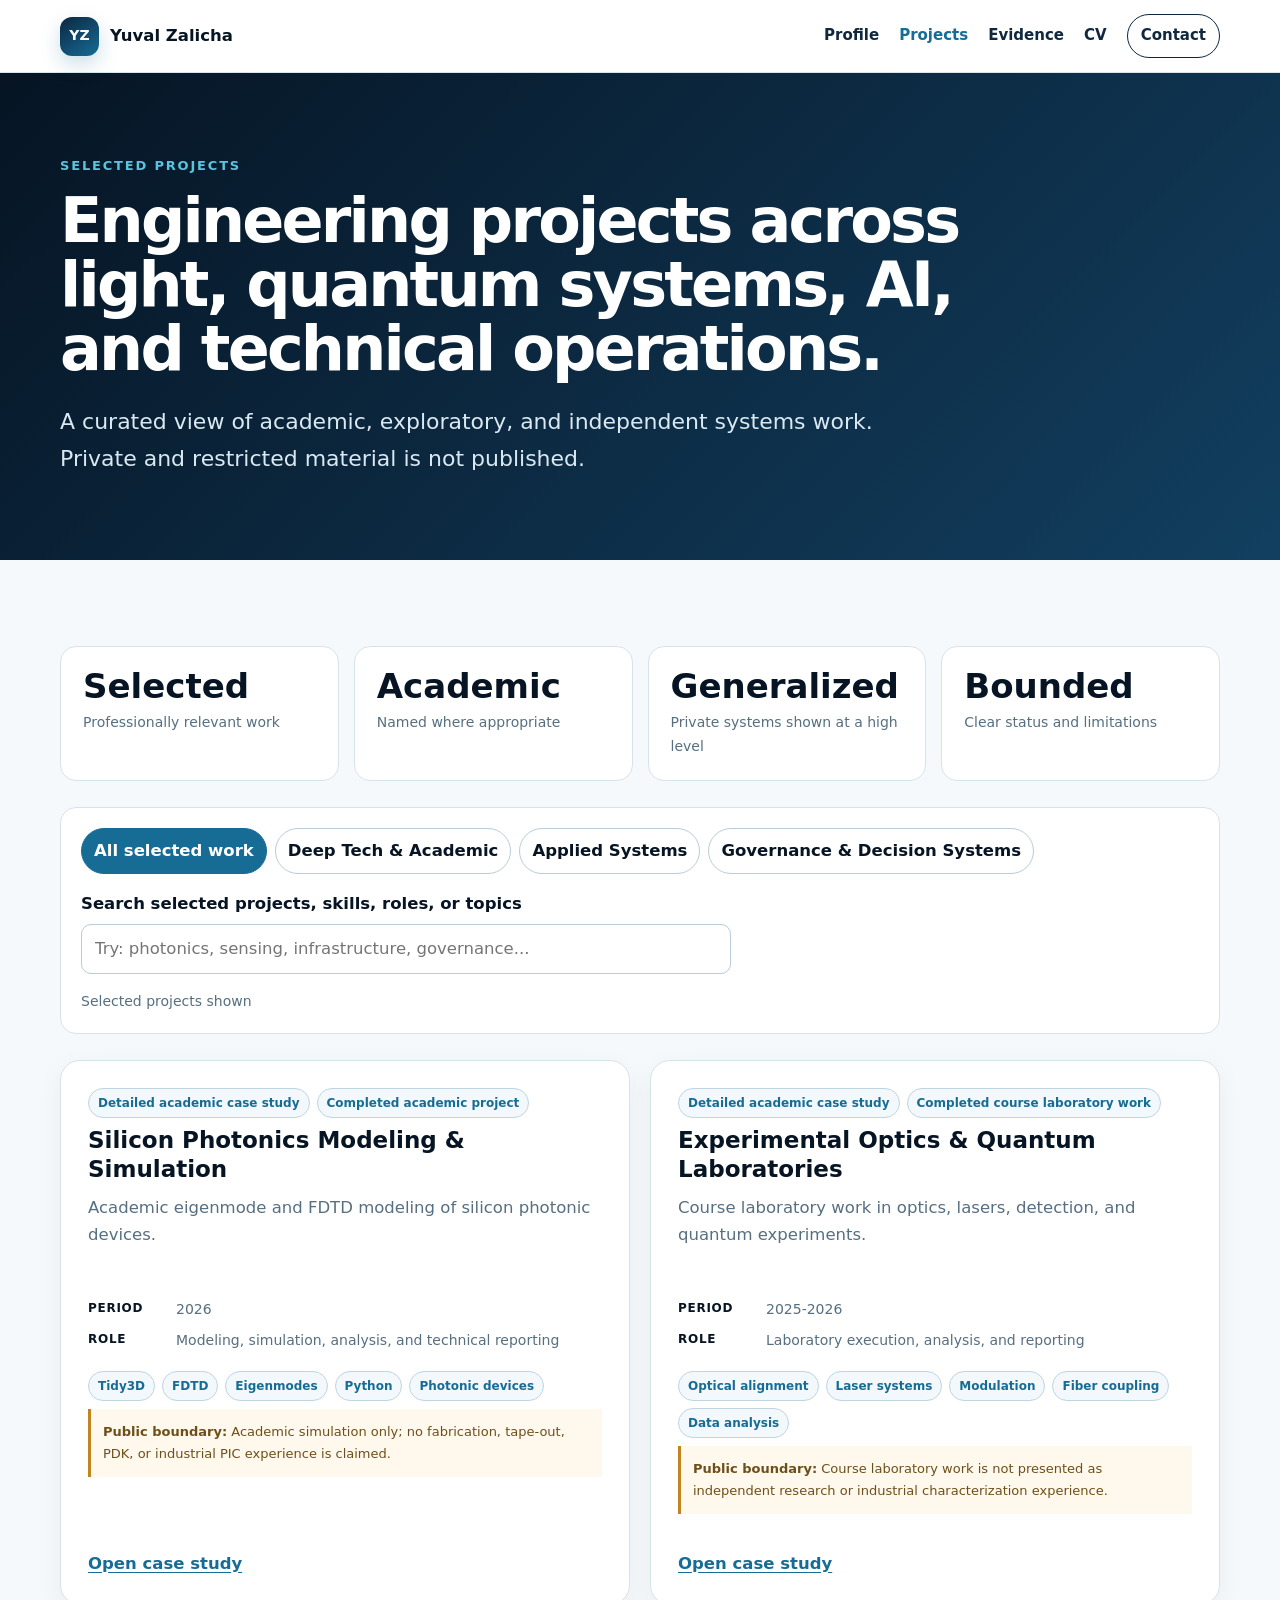
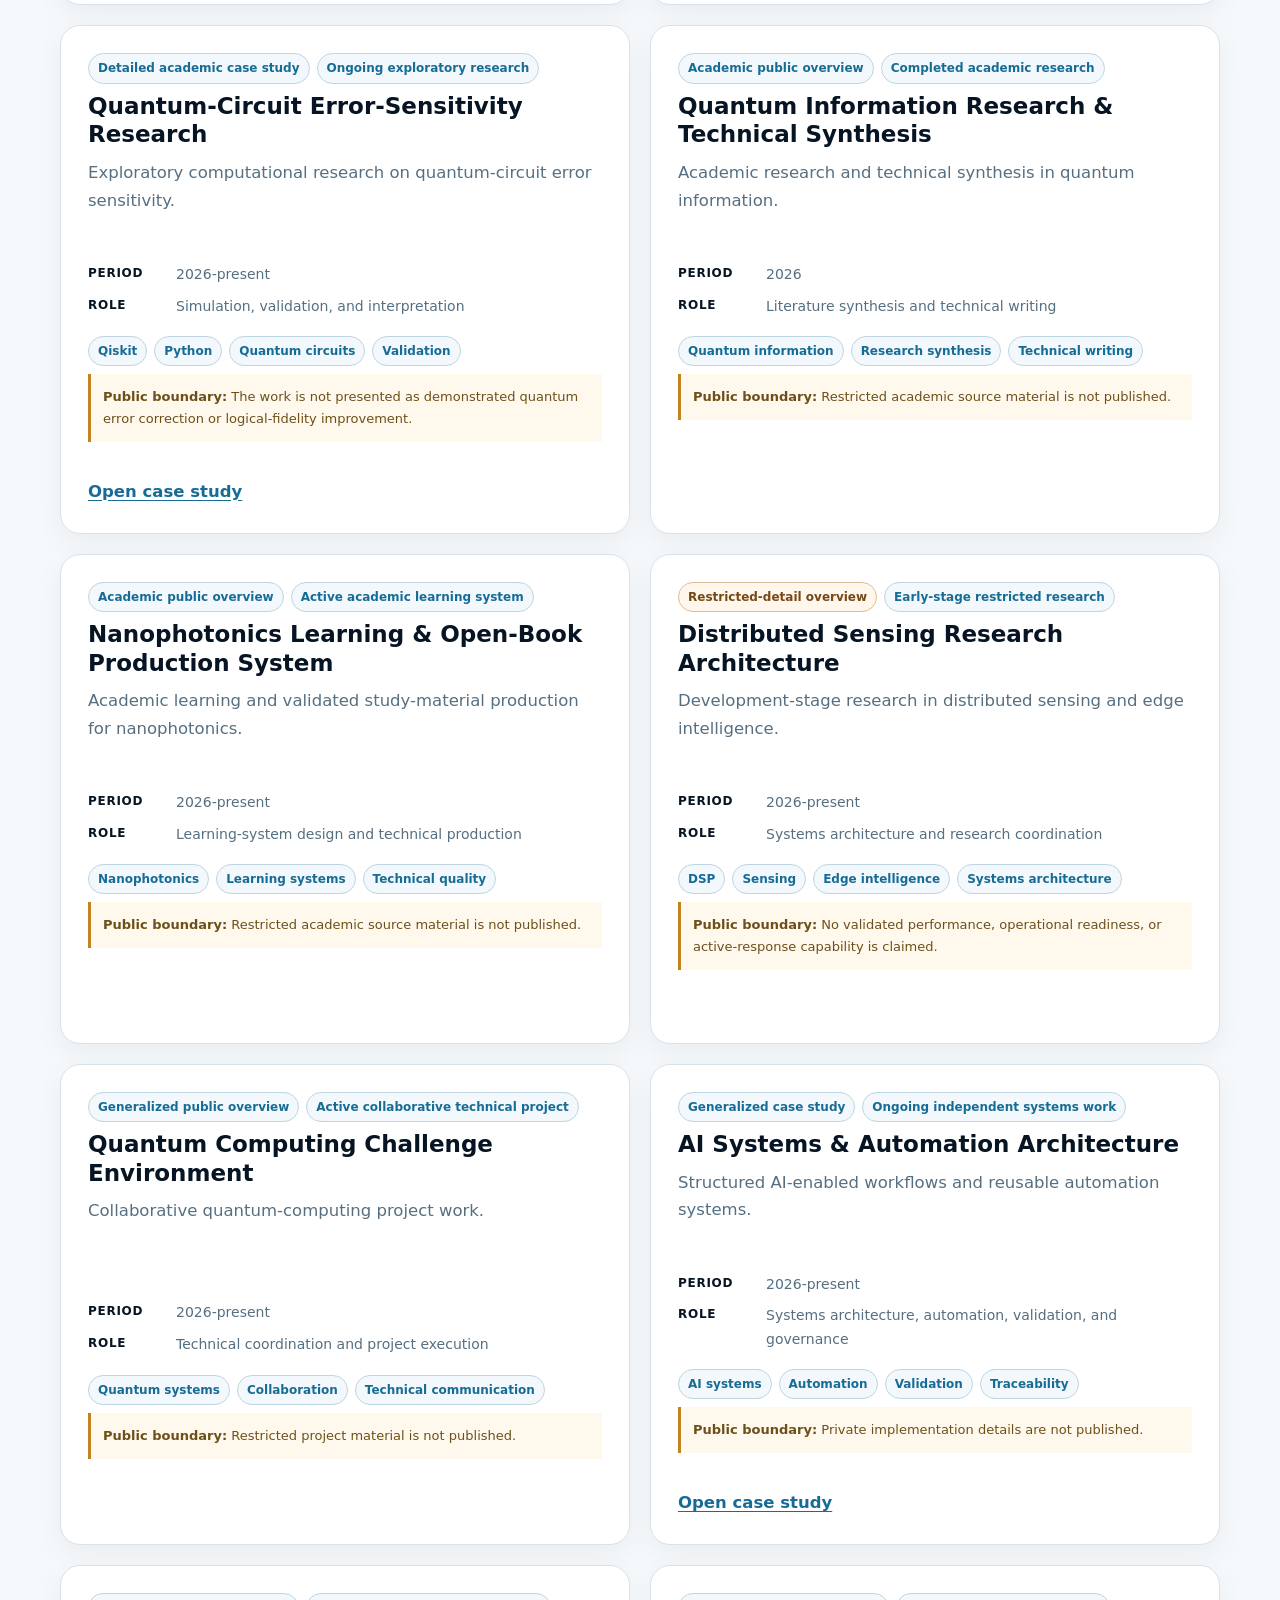
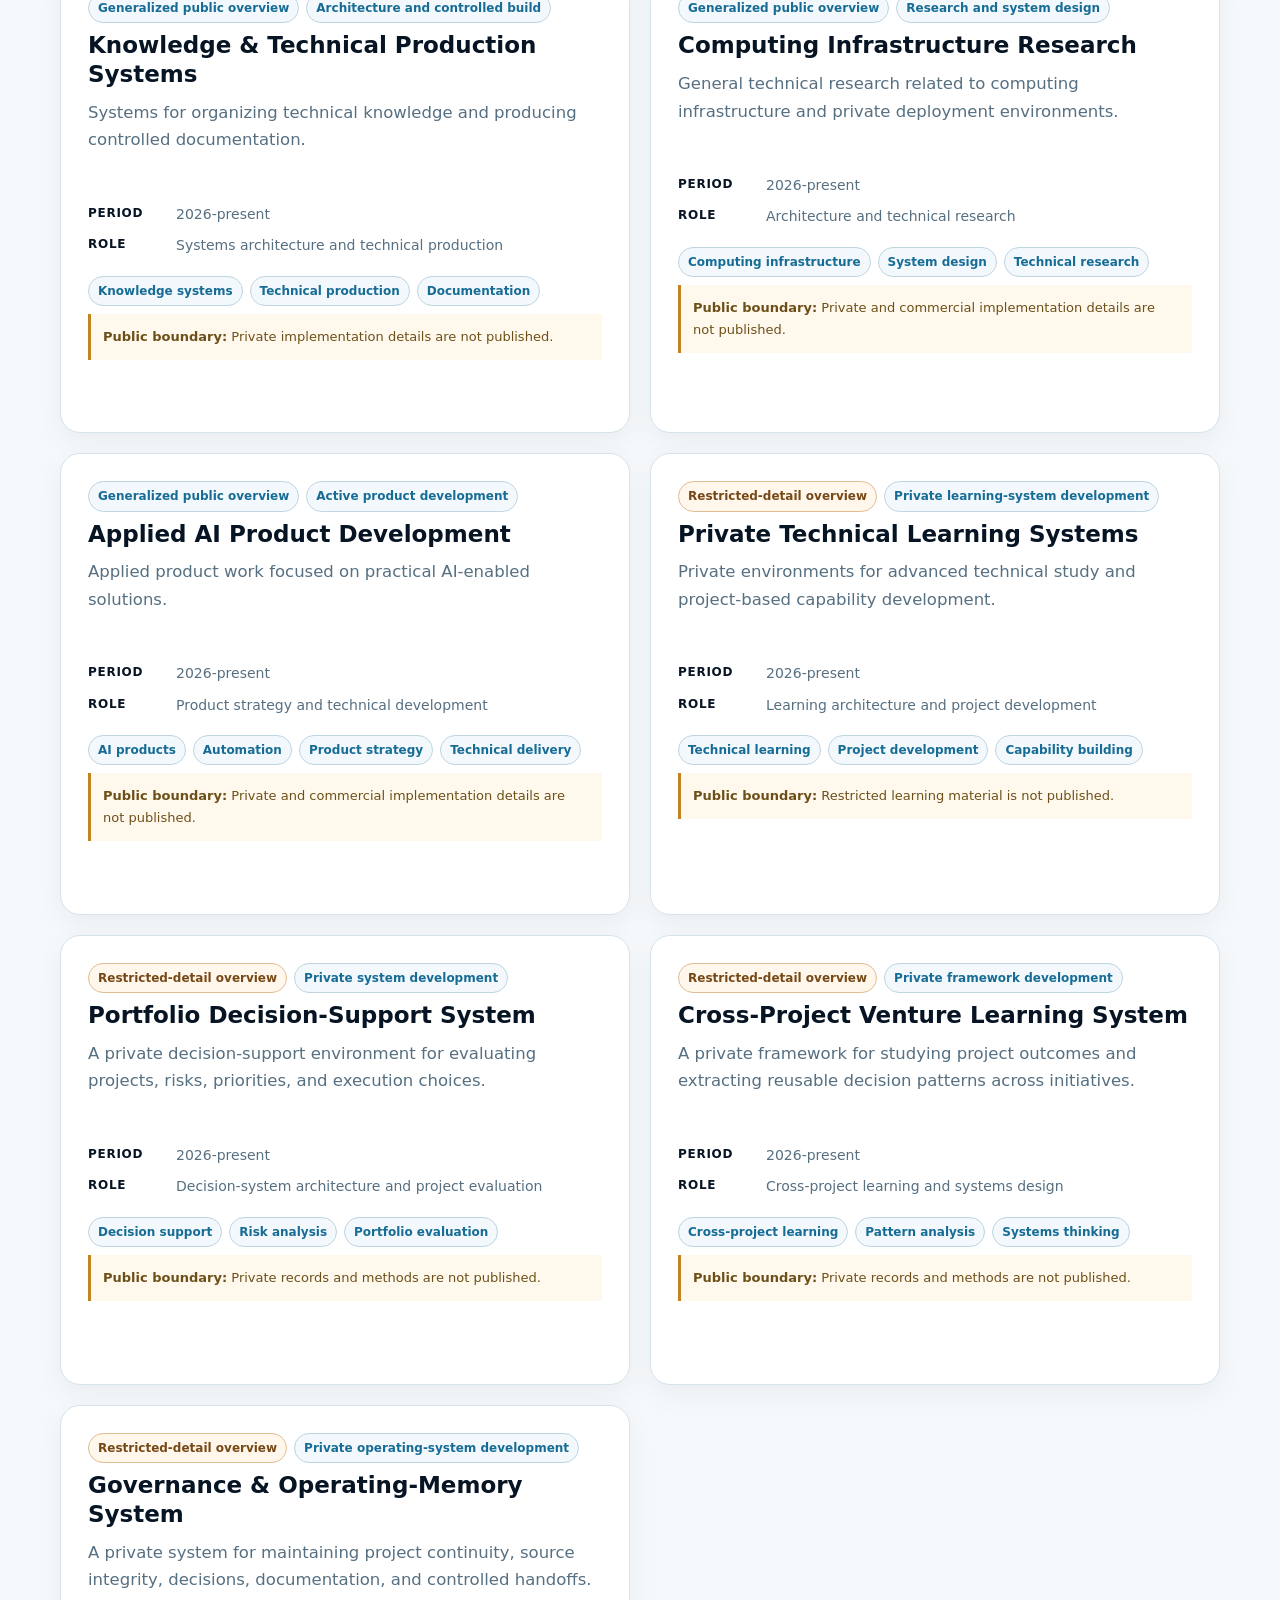
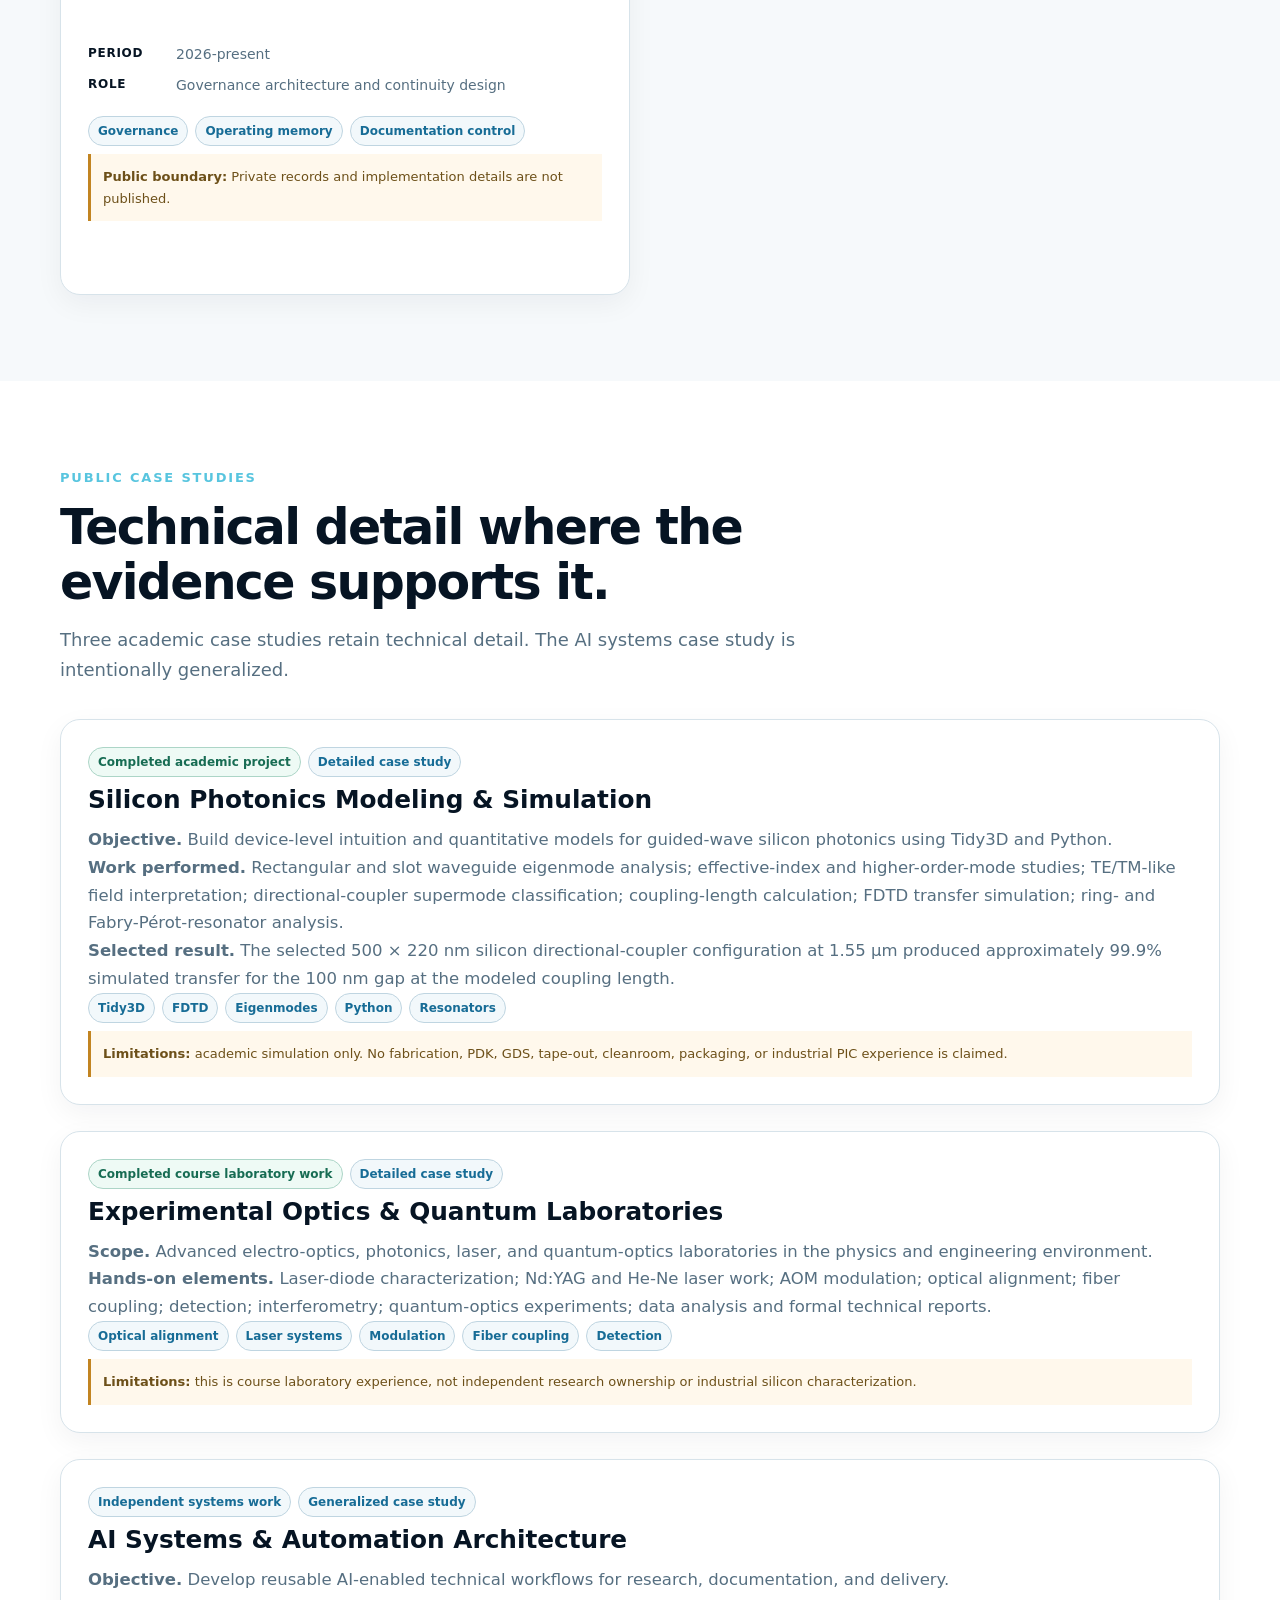
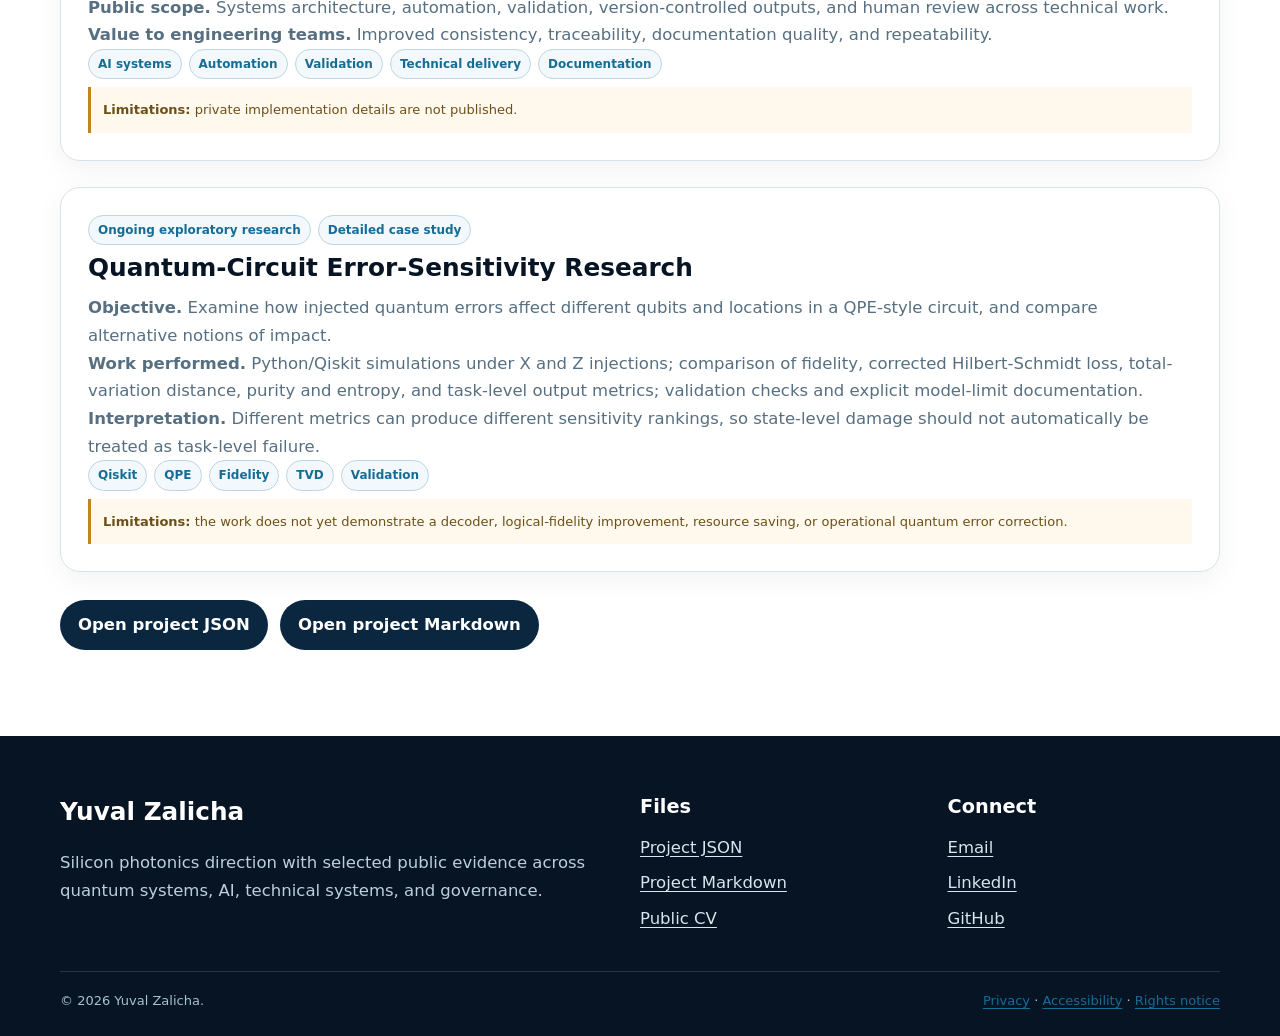
==== commit 3430f26c: "Simplify selected-project framing and add legal footer links" ====
--- a/projects/index.html
+++ b/projects/index.html
@@ -1 +1 @@
-<!doctype html><html lang="en"><head><meta charset="utf-8"><meta name="viewport" content="width=device-width,initial-scale=1"><meta name="robots" content="index,follow"><title>Selected Project Atlas | Yuval Zalicha</title><meta name="description" content="Allowlisted public project atlas across deep tech, applied systems, governance, and technical learning."><link rel="canonical" href="https://yuvalzalicha.github.io/projects/"><link rel="icon" href="../assets/favicon.svg" type="image/svg+xml"><link rel="stylesheet" href="../assets/site.css?v=0.2.8.3"><meta property="og:title" content="Selected Project Atlas | Yuval Zalicha"><meta property="og:description" content="A curated public allowlist with visible status and disclosure boundaries."><meta property="og:url" content="https://yuvalzalicha.github.io/projects/"><meta property="og:image" content="https://yuvalzalicha.github.io/assets/social-card.svg"></head><body><a class="skip-link" href="#main">Skip to content</a><header class="site-header"><div class="container nav-wrap"><a class="brand" href="../index.html"><span class="brand-mark">YZ</span><span>Yuval Zalicha</span></a><button class="nav-toggle" type="button" aria-expanded="false" aria-controls="site-navigation">Menu</button><nav class="site-nav" id="site-navigation" data-open="false"><a href="../profile.html">Profile</a><a aria-current="page" href="./">Projects</a><a href="../evidence.html">Evidence</a><a href="../cv.html">CV</a><a class="nav-cta" href="mailto:yuvalzalicha@gmail.com">Contact</a></nav></div></header><main id="main"><section class="page-hero"><div class="container page-title"><p class="eyebrow">Selected project atlas</p><h1>Public work, selected by allowlist.</h1><p class="page-deck">This is a curated public view, not a complete project inventory. Academic work is presented directly where appropriate. Private, business, client-adjacent, and learning-system work appears only through approved abstractions.</p></div></section><section class="section section-soft"><div class="container"><div class="portfolio-stats"><div class="portfolio-stat"><strong>Allowlist</strong><span>Only approved public records</span></div><div class="portfolio-stat"><strong>Academic</strong><span>Named where appropriate</span></div><div class="portfolio-stat"><strong>Generalized</strong><span>Private systems shown abstractly</span></div><div class="portfolio-stat"><strong>Bounded</strong><span>No exhaustive internal inventory</span></div></div><div class="atlas-toolbar"><div class="filter-group" aria-label="Filter projects"><button class="filter-button is-active" type="button" data-filter="all">All selected work</button><button class="filter-button" type="button" data-filter="deep-tech">Deep Tech & Academic</button><button class="filter-button" type="button" data-filter="applied-systems">Applied Systems</button><button class="filter-button" type="button" data-filter="governance">Governance & Decision Systems</button></div><label class="project-search"><span>Search selected projects, skills, roles, or topics</span><input type="search" data-project-search placeholder="Try: photonics, sensing, infrastructure, governance..."></label><p class="results-count" data-results-count aria-live="polite">Loading public allowlist...</p></div><div class="atlas-grid" data-project-grid></div><div class="no-results" data-no-results hidden><h2>No matching projects</h2><p>Clear the search field or choose another domain.</p></div></div></section><section class="section"><div class="container"><div class="section-heading"><p class="section-kicker">Public case studies</p><h2>Detailed treatment only where the evidence and disclosure boundary support it.</h2><p class="section-intro">Three academic case studies retain technical detail. The AI systems case study is intentionally generalized. Business identities, client material, private methods, and internal architecture remain withheld.</p></div><article class="card case-study" id="silicon-photonics"><div class="tag-row"><span class="tag status">Completed academic project</span><span class="tag">Detailed case study</span></div><h2>Silicon Photonics Modeling & Simulation</h2><p><strong>Objective.</strong> Build device-level intuition and quantitative models for guided-wave silicon photonics using Tidy3D and Python.</p><p><strong>Work performed.</strong> Rectangular and slot waveguide eigenmode analysis; effective-index and higher-order-mode studies; TE/TM-like field interpretation; directional-coupler supermode classification; coupling-length calculation; FDTD transfer verification; ring- and Fabry-Pérot-resonator analysis.</p><p><strong>Selected result.</strong> The selected 500 × 220 nm silicon directional-coupler configuration at 1.55 μm produced approximately 99.9% simulated transfer for the 100 nm gap at the modeled coupling length.</p><div class="skill-tags"><span class="tag">Tidy3D</span><span class="tag">FDTD</span><span class="tag">Eigenmodes</span><span class="tag">Python</span><span class="tag">Resonators</span></div><p class="atlas-boundary"><strong>Limitations:</strong> academic simulation only. No fabrication, PDK, GDS, tape-out, cleanroom, packaging, or industrial PIC experience is claimed.</p></article><article class="card case-study" id="experimental-optics"><div class="tag-row"><span class="tag status">Completed course laboratory work</span><span class="tag">Detailed case study</span></div><h2>Experimental Optics & Quantum Laboratories</h2><p><strong>Scope.</strong> Advanced electro-optics, photonics, laser, and quantum-optics laboratories in the physics and engineering environment.</p><p><strong>Hands-on elements.</strong> Laser-diode characterization; Nd:YAG and He-Ne laser work; AOM modulation; optical alignment; fiber coupling; detection; interferometry; quantum-optics experiments; data analysis and formal technical reports.</p><div class="skill-tags"><span class="tag">Optical alignment</span><span class="tag">Laser systems</span><span class="tag">Modulation</span><span class="tag">Fiber coupling</span><span class="tag">Detection</span></div><p class="atlas-boundary"><strong>Limitations:</strong> this is course laboratory experience, not independent research ownership or industrial silicon characterization.</p></article><article class="card case-study" id="ai-systems"><div class="tag-row"><span class="tag">Independent systems work</span><span class="tag">Generalized case study</span></div><h2>AI Systems & Automation Architecture</h2><p><strong>Objective.</strong> Develop reusable AI-enabled technical workflows for research, documentation, and delivery.</p><p><strong>Public scope.</strong> Systems architecture, automation, validation, version-controlled outputs, and human review across technical work.</p><p><strong>Value to engineering teams.</strong> Improved consistency, traceability, documentation quality, and repeatability.</p><div class="skill-tags"><span class="tag">AI systems</span><span class="tag">Automation</span><span class="tag">Validation</span><span class="tag">Technical delivery</span><span class="tag">Documentation</span></div><p class="atlas-boundary"><strong>Limitations:</strong> internal architecture, operating methods, business identities, source locations, and deployment-specific details are intentionally withheld.</p></article><article class="card case-study" id="quantum-error-sensitivity"><div class="tag-row"><span class="tag">Ongoing exploratory research</span><span class="tag">Detailed case study</span></div><h2>Quantum-Circuit Error-Sensitivity Research</h2><p><strong>Objective.</strong> Examine how injected quantum errors affect different qubits and locations in a QPE-style circuit, and compare alternative notions of impact.</p><p><strong>Work performed.</strong> Python/Qiskit simulations under X and Z injections; comparison of fidelity, corrected Hilbert-Schmidt loss, total-variation distance, purity and entropy, and task-level output metrics; validation checks and explicit model-limit documentation.</p><p><strong>Interpretation.</strong> Different metrics can produce different sensitivity rankings, so state-level damage should not automatically be treated as task-level failure.</p><div class="skill-tags"><span class="tag">Qiskit</span><span class="tag">QPE</span><span class="tag">Fidelity</span><span class="tag">TVD</span><span class="tag">Validation</span></div><p class="atlas-boundary"><strong>Limitations:</strong> the work does not yet demonstrate a decoder, logical-fidelity improvement, resource saving, or operational quantum error correction.</p></article><div class="hero-actions"><a class="button button-dark" href="../data/project-atlas.json">Open allowlist JSON</a><a class="button button-dark" href="../data/project-atlas.md">Open allowlist Markdown</a></div></div></section></main><footer class="site-footer"><div class="container footer-grid"><div><h2>Yuval Zalicha</h2><p>Silicon photonics direction with selected public evidence across quantum systems, AI, technical systems, and governance.</p></div><div><h3>Files</h3><ul class="footer-links"><li><a href="../data/project-atlas.json">Allowlist JSON</a></li><li><a href="../data/project-atlas.md">Allowlist Markdown</a></li><li><a href="../cv.html">Public CV</a></li></ul></div><div><h3>Connect</h3><ul class="footer-links"><li><a href="mailto:yuvalzalicha@gmail.com">Email</a></li><li><a href="https://www.linkedin.com/in/yuvalzalicha" target="_blank" rel="noopener noreferrer">LinkedIn</a></li><li><a href="https://github.com/Yuvalzalicha" target="_blank" rel="noopener noreferrer">GitHub</a></li></ul></div></div><div class="container footer-bottom"><span>© <span data-year>2026</span> Yuval Zalicha.</span><span>Selected public work; allowlist disclosure.</span></div></footer><script src="../assets/site.js?v=0.2.8.1" defer></script></body></html>+<!doctype html><html lang="en"><head><meta charset="utf-8"><meta name="viewport" content="width=device-width,initial-scale=1"><meta name="robots" content="index,follow"><title>Selected Projects | Yuval Zalicha</title><meta name="description" content="Selected public projects across deep tech, applied systems, governance, and technical learning."><link rel="canonical" href="https://yuvalzalicha.github.io/projects/"><link rel="icon" href="../assets/favicon.svg" type="image/svg+xml"><link rel="stylesheet" href="../assets/site.css?v=0.2.8.3"><meta property="og:title" content="Selected Projects | Yuval Zalicha"><meta property="og:description" content="Selected engineering projects with visible status and claim boundaries."><meta property="og:url" content="https://yuvalzalicha.github.io/projects/"><meta property="og:image" content="https://yuvalzalicha.github.io/assets/social-card.svg"></head><body><a class="skip-link" href="#main">Skip to content</a><header class="site-header"><div class="container nav-wrap"><a class="brand" href="../index.html"><span class="brand-mark">YZ</span><span>Yuval Zalicha</span></a><button class="nav-toggle" type="button" aria-expanded="false" aria-controls="site-navigation">Menu</button><nav class="site-nav" id="site-navigation" data-open="false"><a href="../profile.html">Profile</a><a aria-current="page" href="./">Projects</a><a href="../evidence.html">Evidence</a><a href="../cv.html">CV</a><a class="nav-cta" href="mailto:yuvalzalicha@gmail.com">Contact</a></nav></div></header><main id="main"><section class="page-hero"><div class="container page-title"><p class="eyebrow">Selected projects</p><h1>Engineering projects across light, quantum systems, AI, and technical operations.</h1><p class="page-deck">A curated view of academic, exploratory, and independent systems work. Private and restricted material is not published.</p></div></section><section class="section section-soft"><div class="container"><div class="portfolio-stats"><div class="portfolio-stat"><strong>Selected</strong><span>Professionally relevant work</span></div><div class="portfolio-stat"><strong>Academic</strong><span>Named where appropriate</span></div><div class="portfolio-stat"><strong>Generalized</strong><span>Private systems shown at a high level</span></div><div class="portfolio-stat"><strong>Bounded</strong><span>Clear status and limitations</span></div></div><div class="atlas-toolbar"><div class="filter-group" aria-label="Filter projects"><button class="filter-button is-active" type="button" data-filter="all">All selected work</button><button class="filter-button" type="button" data-filter="deep-tech">Deep Tech & Academic</button><button class="filter-button" type="button" data-filter="applied-systems">Applied Systems</button><button class="filter-button" type="button" data-filter="governance">Governance & Decision Systems</button></div><label class="project-search"><span>Search selected projects, skills, roles, or topics</span><input type="search" data-project-search placeholder="Try: photonics, sensing, infrastructure, governance..."></label><p class="results-count" data-results-count aria-live="polite">Loading selected projects...</p></div><div class="atlas-grid" data-project-grid></div><div class="no-results" data-no-results hidden><h2>No matching projects</h2><p>Clear the search field or choose another domain.</p></div></div></section><section class="section"><div class="container"><div class="section-heading"><p class="section-kicker">Public case studies</p><h2>Technical detail where the evidence supports it.</h2><p class="section-intro">Three academic case studies retain technical detail. The AI systems case study is intentionally generalized.</p></div><article class="card case-study" id="silicon-photonics"><div class="tag-row"><span class="tag status">Completed academic project</span><span class="tag">Detailed case study</span></div><h2>Silicon Photonics Modeling & Simulation</h2><p><strong>Objective.</strong> Build device-level intuition and quantitative models for guided-wave silicon photonics using Tidy3D and Python.</p><p><strong>Work performed.</strong> Rectangular and slot waveguide eigenmode analysis; effective-index and higher-order-mode studies; TE/TM-like field interpretation; directional-coupler supermode classification; coupling-length calculation; FDTD transfer simulation; ring- and Fabry-Pérot-resonator analysis.</p><p><strong>Selected result.</strong> The selected 500 × 220 nm silicon directional-coupler configuration at 1.55 μm produced approximately 99.9% simulated transfer for the 100 nm gap at the modeled coupling length.</p><div class="skill-tags"><span class="tag">Tidy3D</span><span class="tag">FDTD</span><span class="tag">Eigenmodes</span><span class="tag">Python</span><span class="tag">Resonators</span></div><p class="atlas-boundary"><strong>Limitations:</strong> academic simulation only. No fabrication, PDK, GDS, tape-out, cleanroom, packaging, or industrial PIC experience is claimed.</p></article><article class="card case-study" id="experimental-optics"><div class="tag-row"><span class="tag status">Completed course laboratory work</span><span class="tag">Detailed case study</span></div><h2>Experimental Optics & Quantum Laboratories</h2><p><strong>Scope.</strong> Advanced electro-optics, photonics, laser, and quantum-optics laboratories in the physics and engineering environment.</p><p><strong>Hands-on elements.</strong> Laser-diode characterization; Nd:YAG and He-Ne laser work; AOM modulation; optical alignment; fiber coupling; detection; interferometry; quantum-optics experiments; data analysis and formal technical reports.</p><div class="skill-tags"><span class="tag">Optical alignment</span><span class="tag">Laser systems</span><span class="tag">Modulation</span><span class="tag">Fiber coupling</span><span class="tag">Detection</span></div><p class="atlas-boundary"><strong>Limitations:</strong> this is course laboratory experience, not independent research ownership or industrial silicon characterization.</p></article><article class="card case-study" id="ai-systems"><div class="tag-row"><span class="tag">Independent systems work</span><span class="tag">Generalized case study</span></div><h2>AI Systems & Automation Architecture</h2><p><strong>Objective.</strong> Develop reusable AI-enabled technical workflows for research, documentation, and delivery.</p><p><strong>Public scope.</strong> Systems architecture, automation, validation, version-controlled outputs, and human review across technical work.</p><p><strong>Value to engineering teams.</strong> Improved consistency, traceability, documentation quality, and repeatability.</p><div class="skill-tags"><span class="tag">AI systems</span><span class="tag">Automation</span><span class="tag">Validation</span><span class="tag">Technical delivery</span><span class="tag">Documentation</span></div><p class="atlas-boundary"><strong>Limitations:</strong> private implementation details are not published.</p></article><article class="card case-study" id="quantum-error-sensitivity"><div class="tag-row"><span class="tag">Ongoing exploratory research</span><span class="tag">Detailed case study</span></div><h2>Quantum-Circuit Error-Sensitivity Research</h2><p><strong>Objective.</strong> Examine how injected quantum errors affect different qubits and locations in a QPE-style circuit, and compare alternative notions of impact.</p><p><strong>Work performed.</strong> Python/Qiskit simulations under X and Z injections; comparison of fidelity, corrected Hilbert-Schmidt loss, total-variation distance, purity and entropy, and task-level output metrics; validation checks and explicit model-limit documentation.</p><p><strong>Interpretation.</strong> Different metrics can produce different sensitivity rankings, so state-level damage should not automatically be treated as task-level failure.</p><div class="skill-tags"><span class="tag">Qiskit</span><span class="tag">QPE</span><span class="tag">Fidelity</span><span class="tag">TVD</span><span class="tag">Validation</span></div><p class="atlas-boundary"><strong>Limitations:</strong> the work does not yet demonstrate a decoder, logical-fidelity improvement, resource saving, or operational quantum error correction.</p></article><div class="hero-actions"><a class="button button-dark" href="../data/project-atlas.json">Open project JSON</a><a class="button button-dark" href="../data/project-atlas.md">Open project Markdown</a></div></div></section></main><footer class="site-footer"><div class="container footer-grid"><div><h2>Yuval Zalicha</h2><p>Silicon photonics direction with selected public evidence across quantum systems, AI, technical systems, and governance.</p></div><div><h3>Files</h3><ul class="footer-links"><li><a href="../data/project-atlas.json">Project JSON</a></li><li><a href="../data/project-atlas.md">Project Markdown</a></li><li><a href="../cv.html">Public CV</a></li></ul></div><div><h3>Connect</h3><ul class="footer-links"><li><a href="mailto:yuvalzalicha@gmail.com">Email</a></li><li><a href="https://www.linkedin.com/in/yuvalzalicha" target="_blank" rel="noopener noreferrer">LinkedIn</a></li><li><a href="https://github.com/Yuvalzalicha" target="_blank" rel="noopener noreferrer">GitHub</a></li></ul></div></div><div class="container footer-bottom"><span>© <span data-year>2026</span> Yuval Zalicha.</span><span><a href="../privacy.html">Privacy</a> · <a href="../accessibility.html">Accessibility</a> · <a href="../notice.html">Rights notice</a></span></div></footer><script src="../assets/site.js?v=0.2.8.1" defer></script></body></html>
